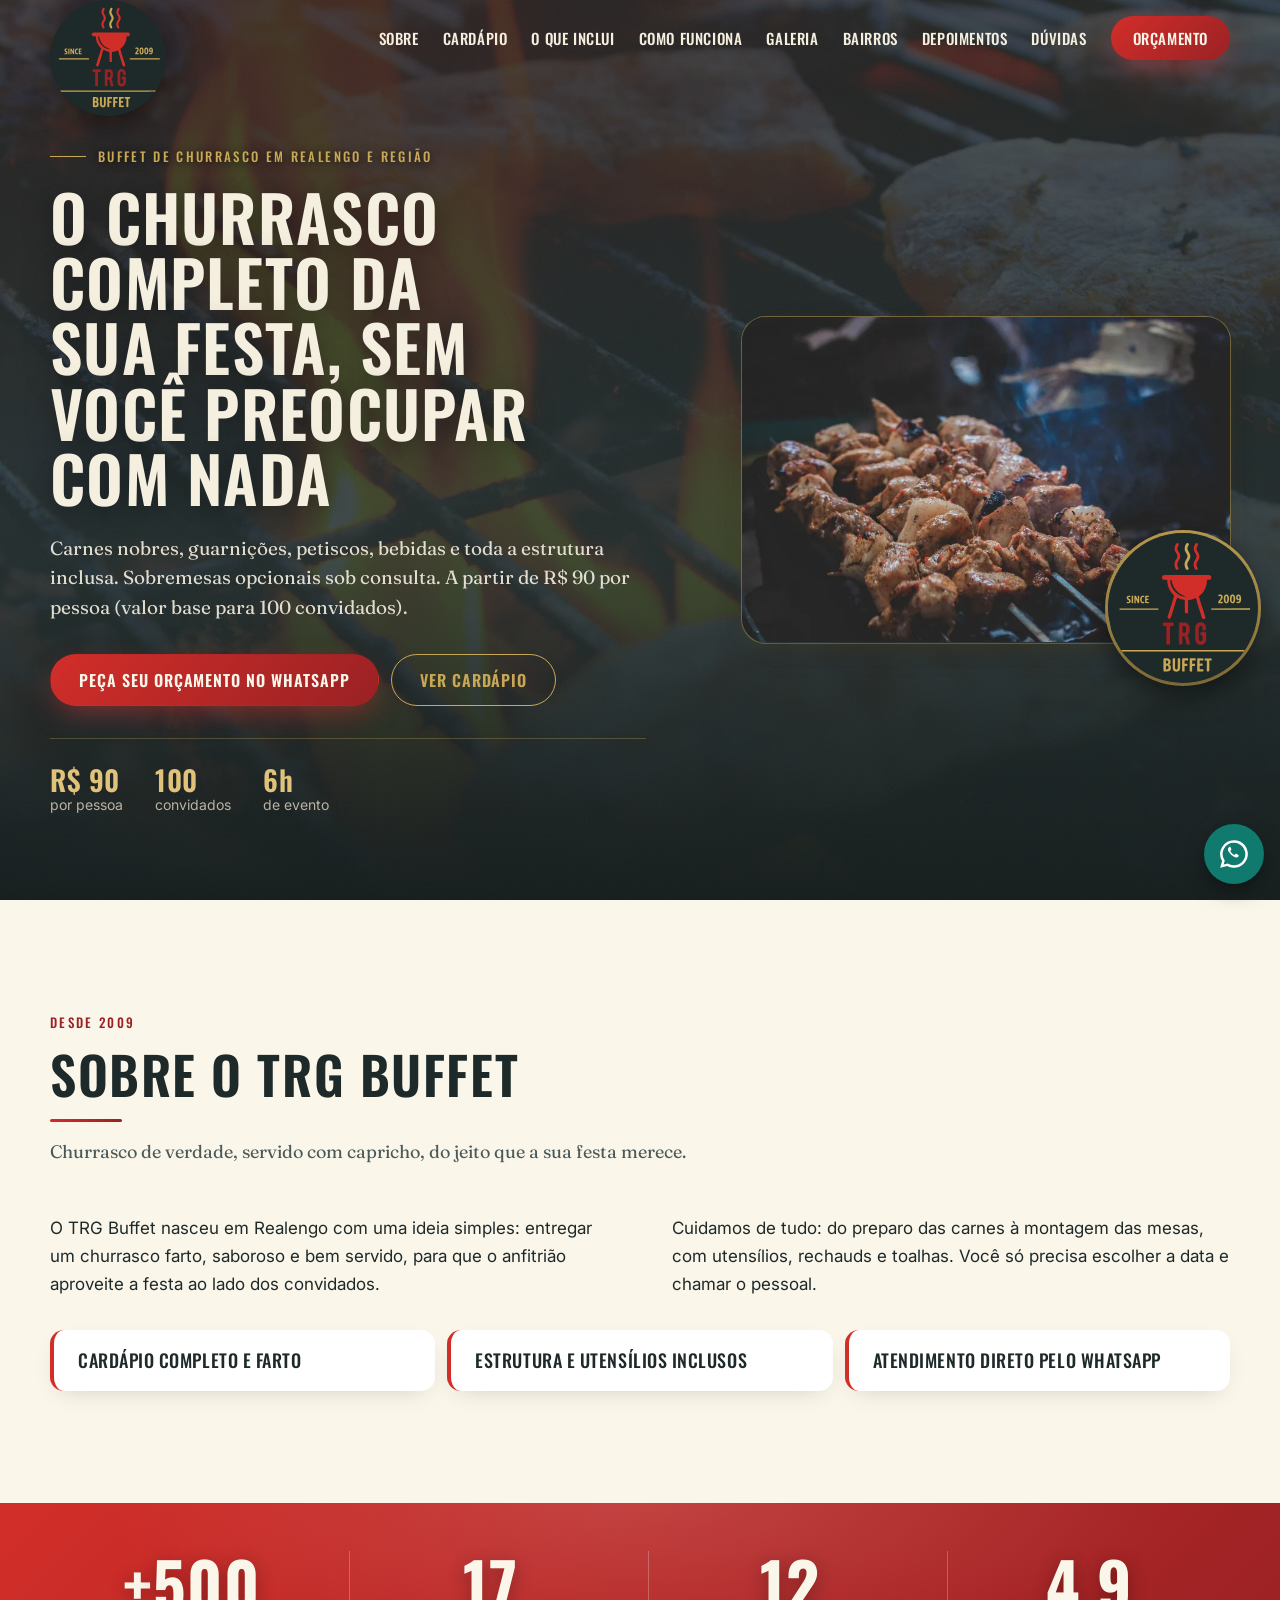
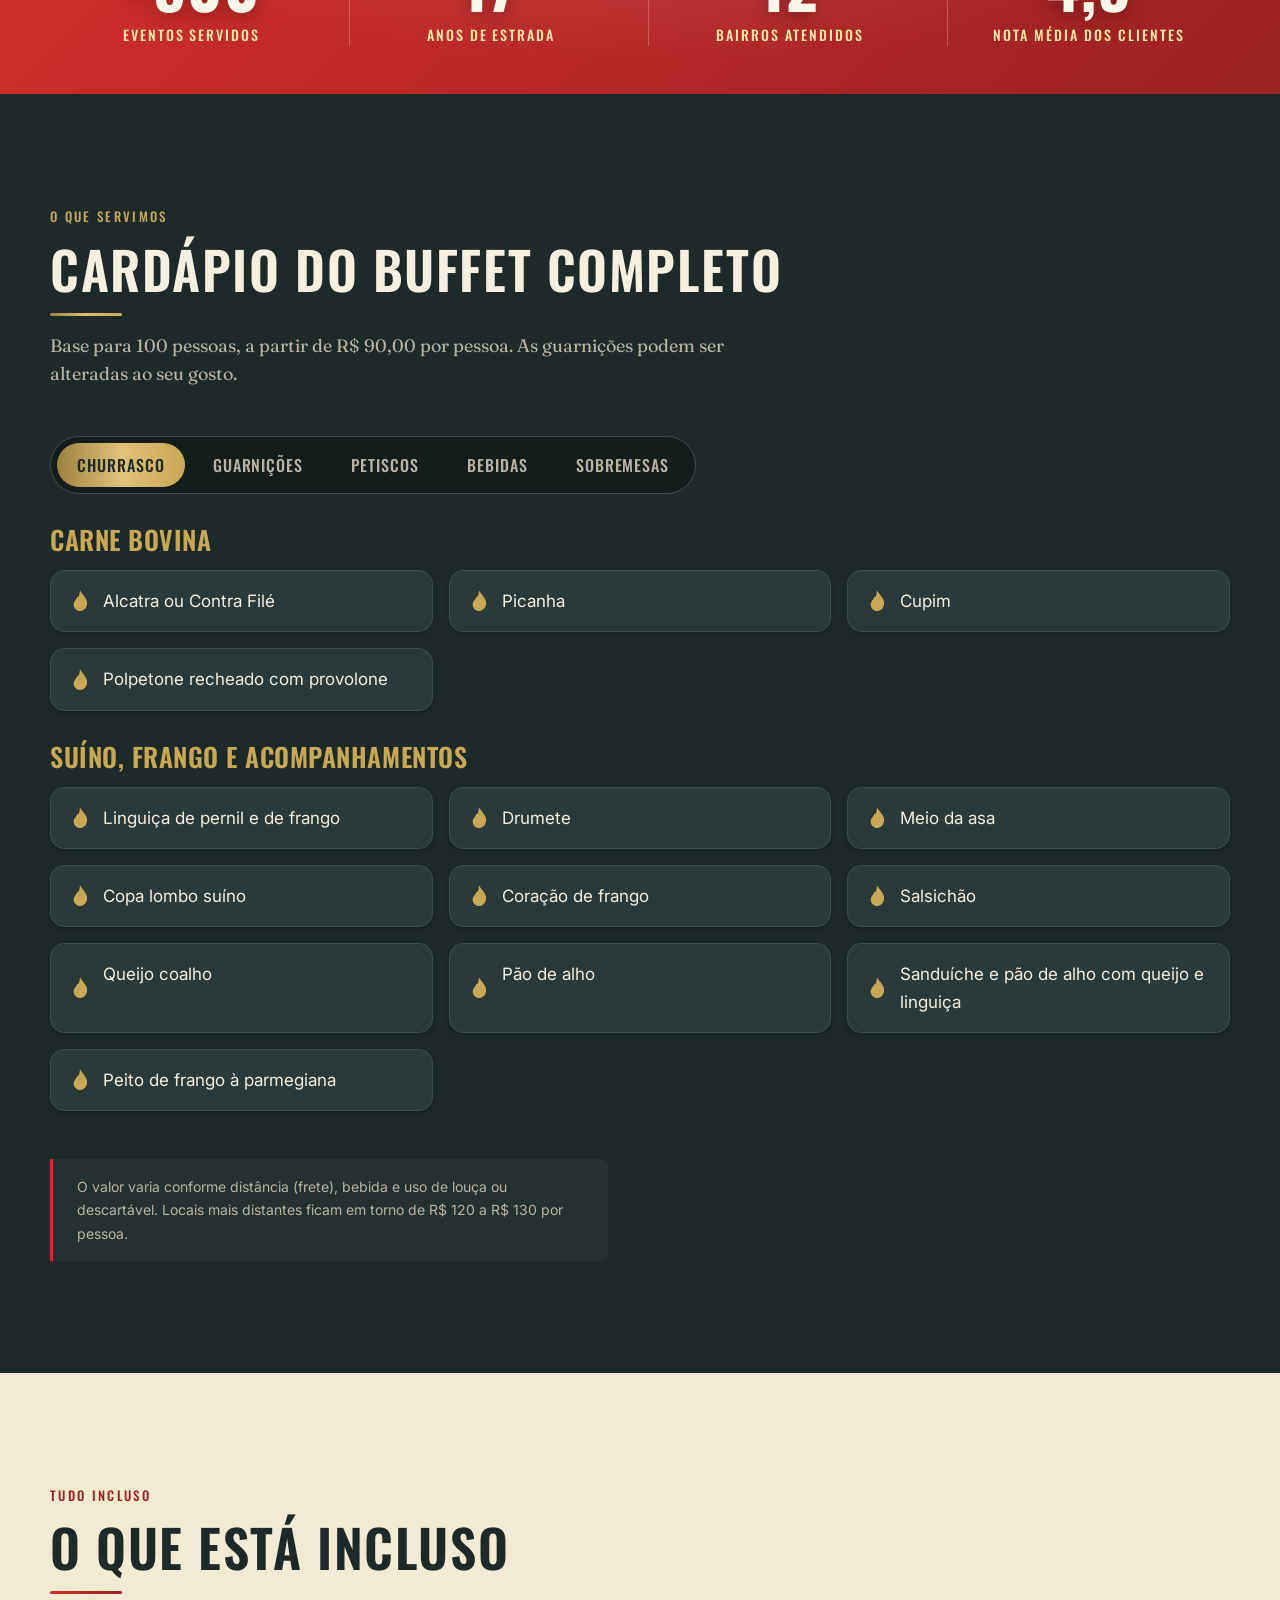
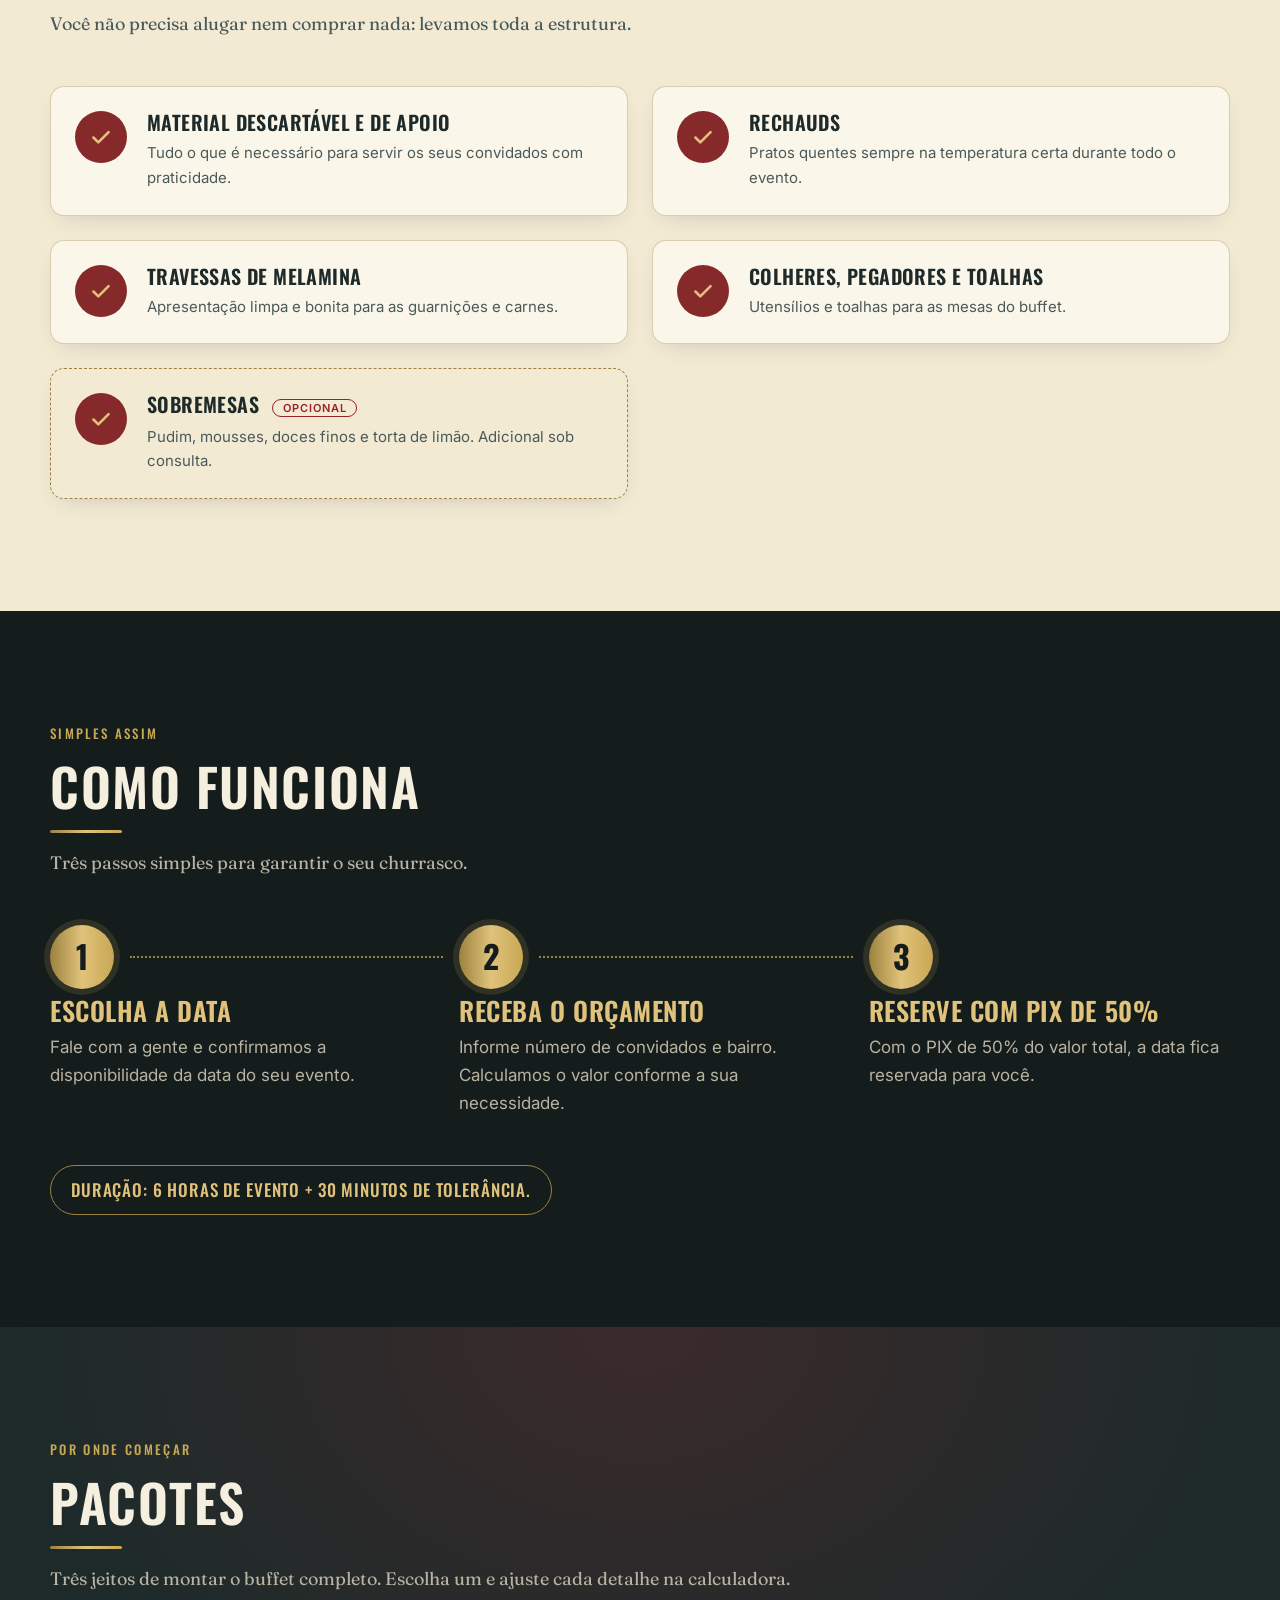
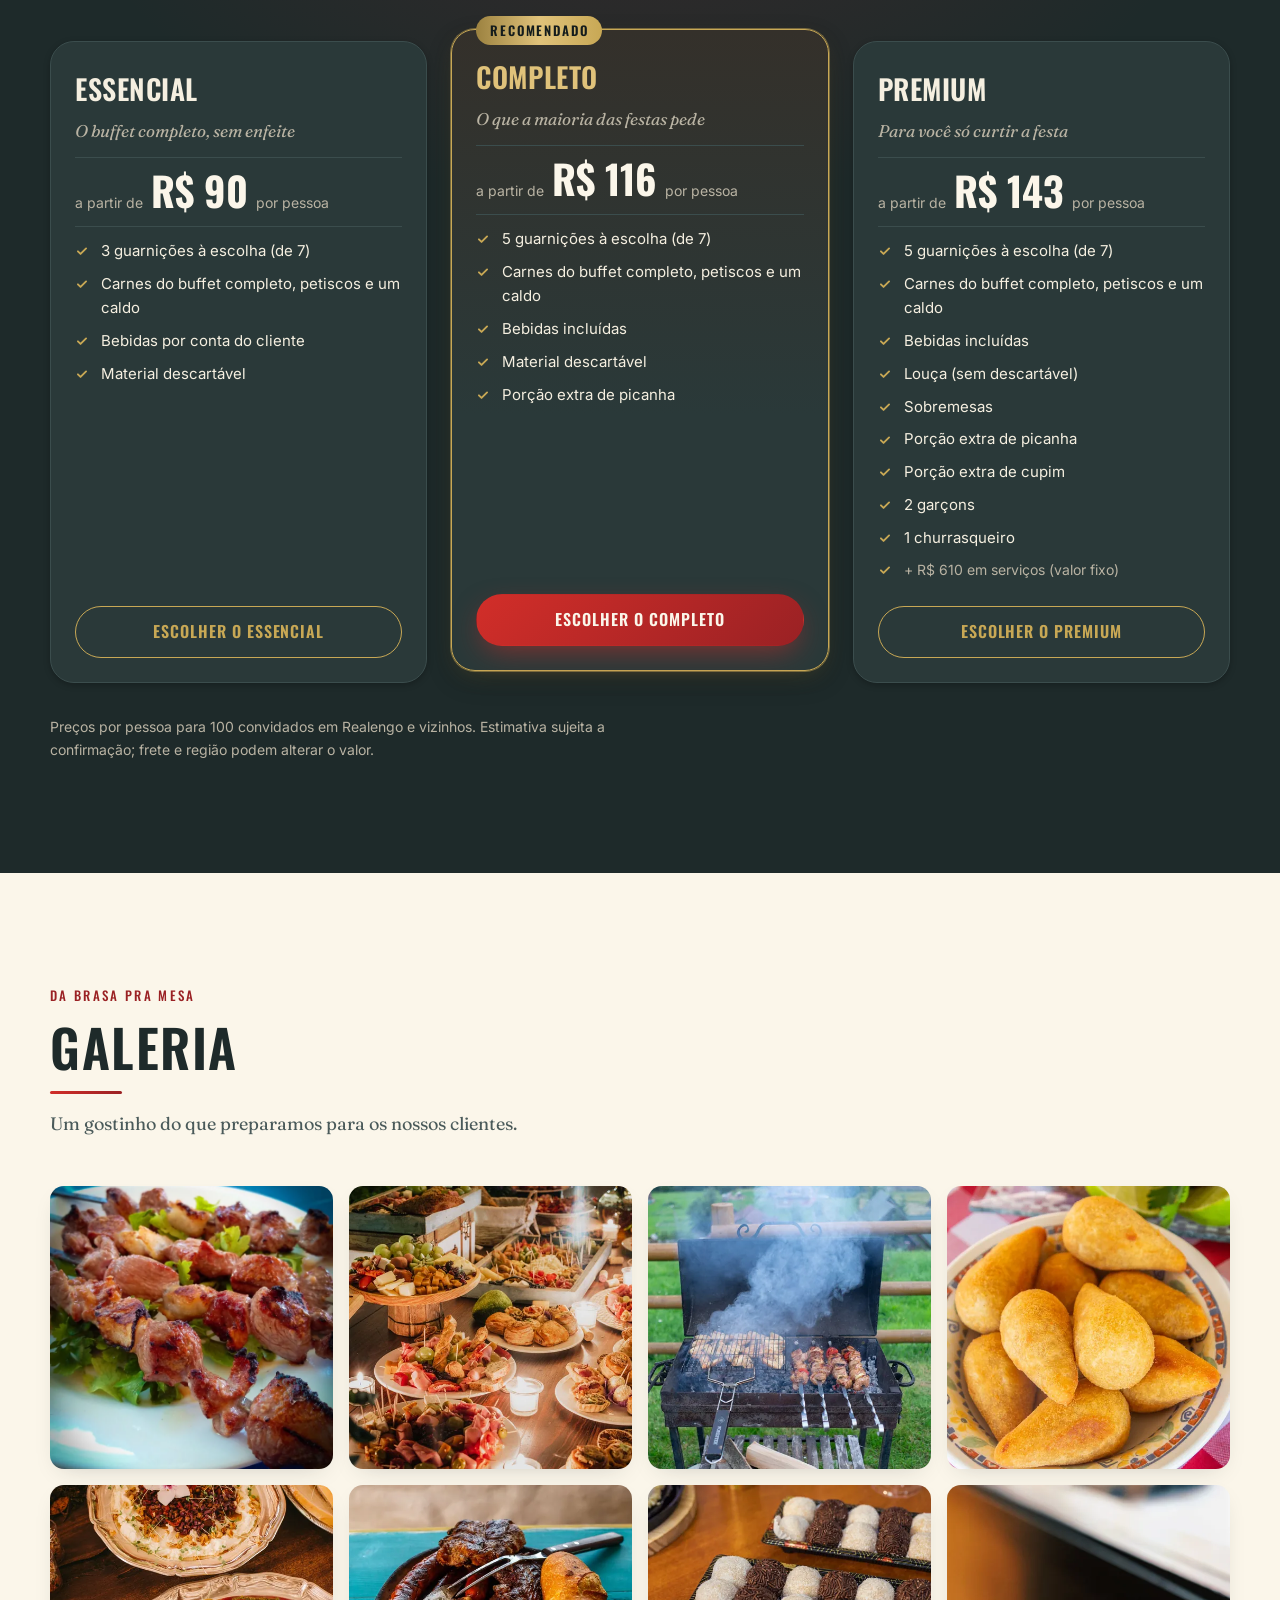
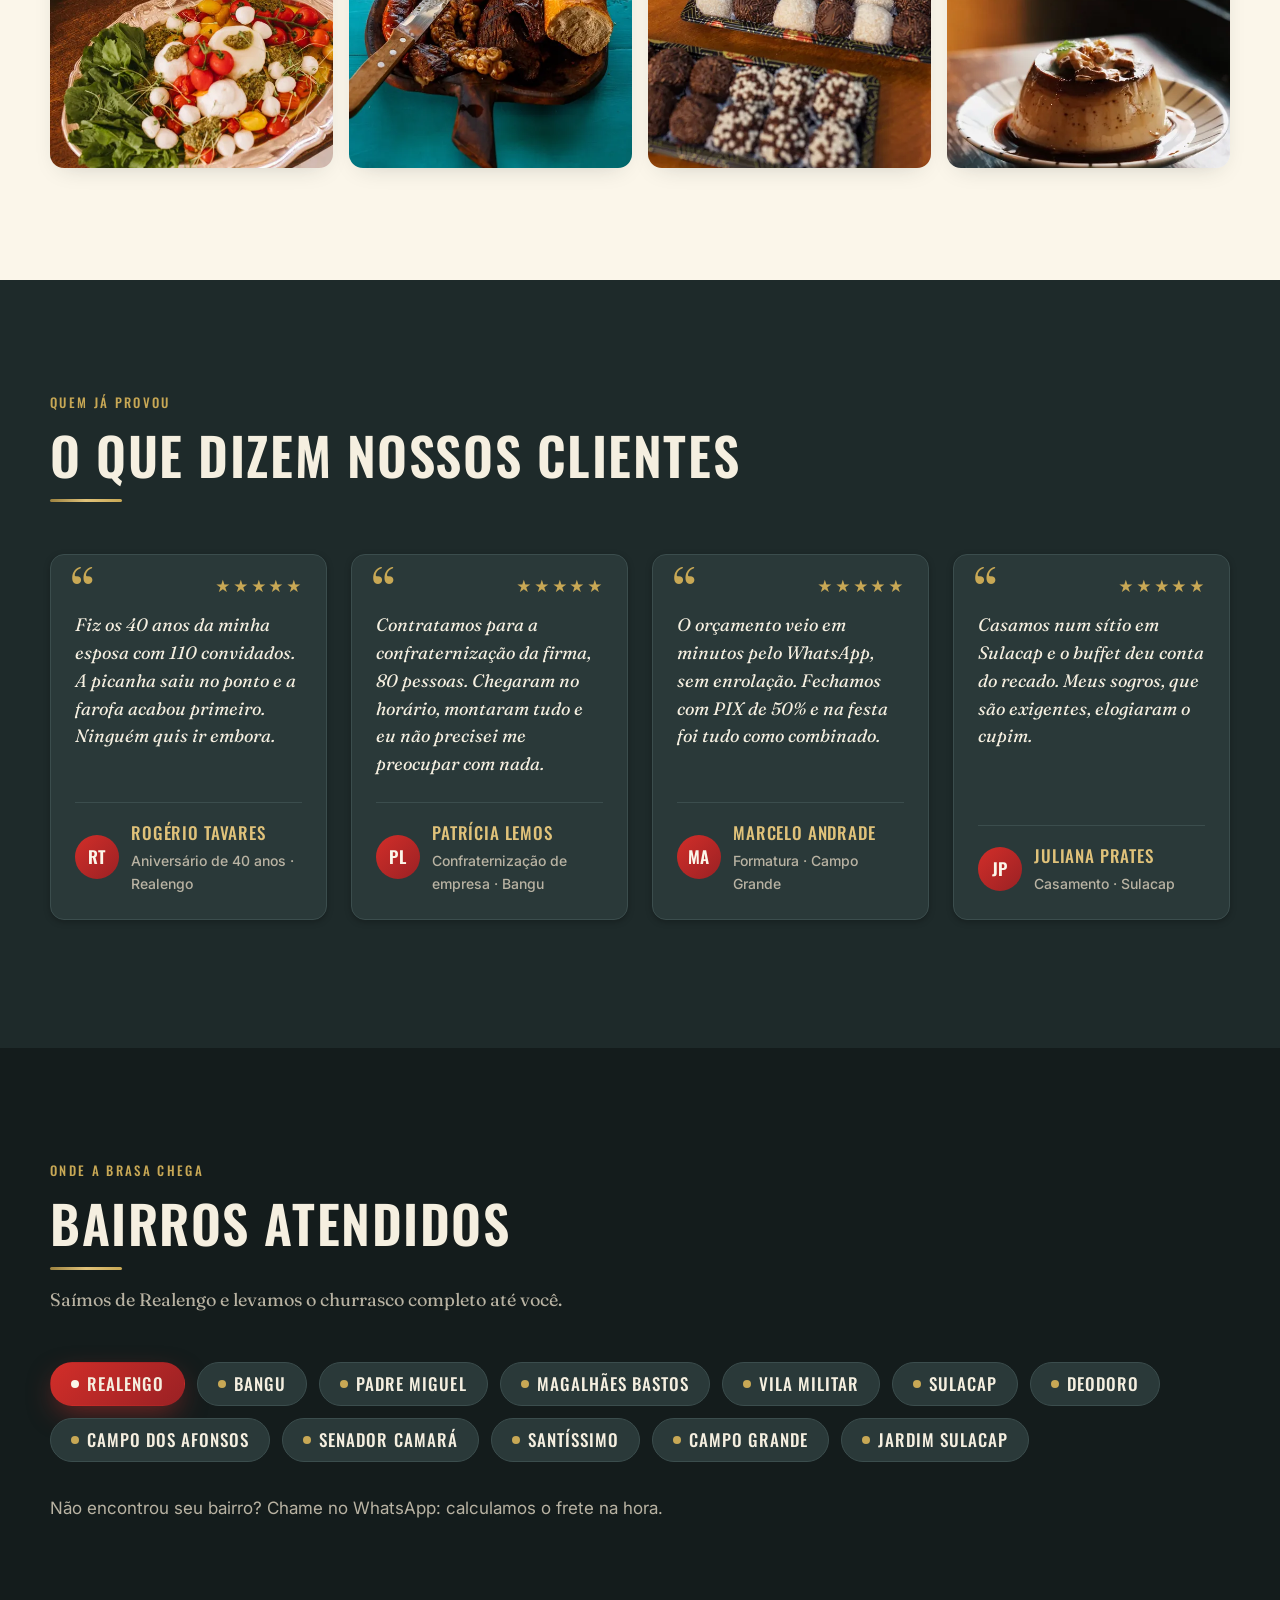
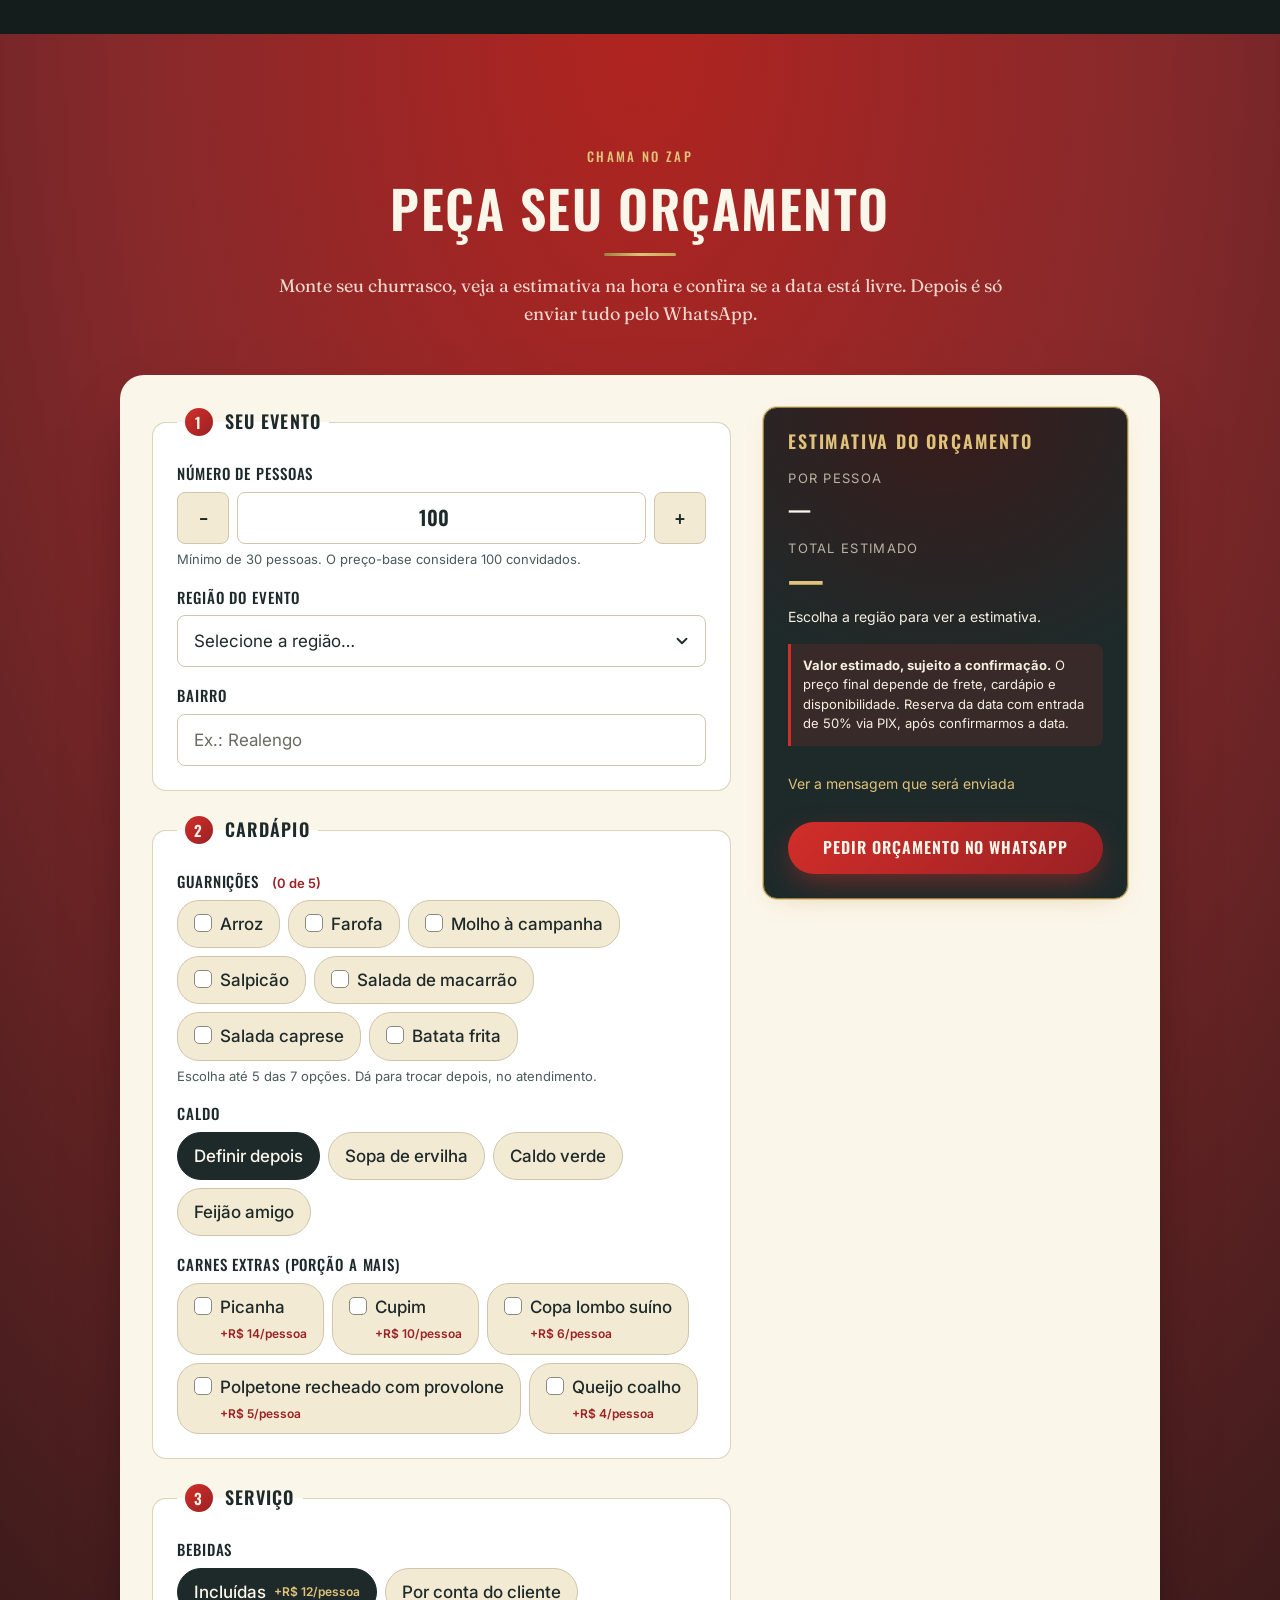
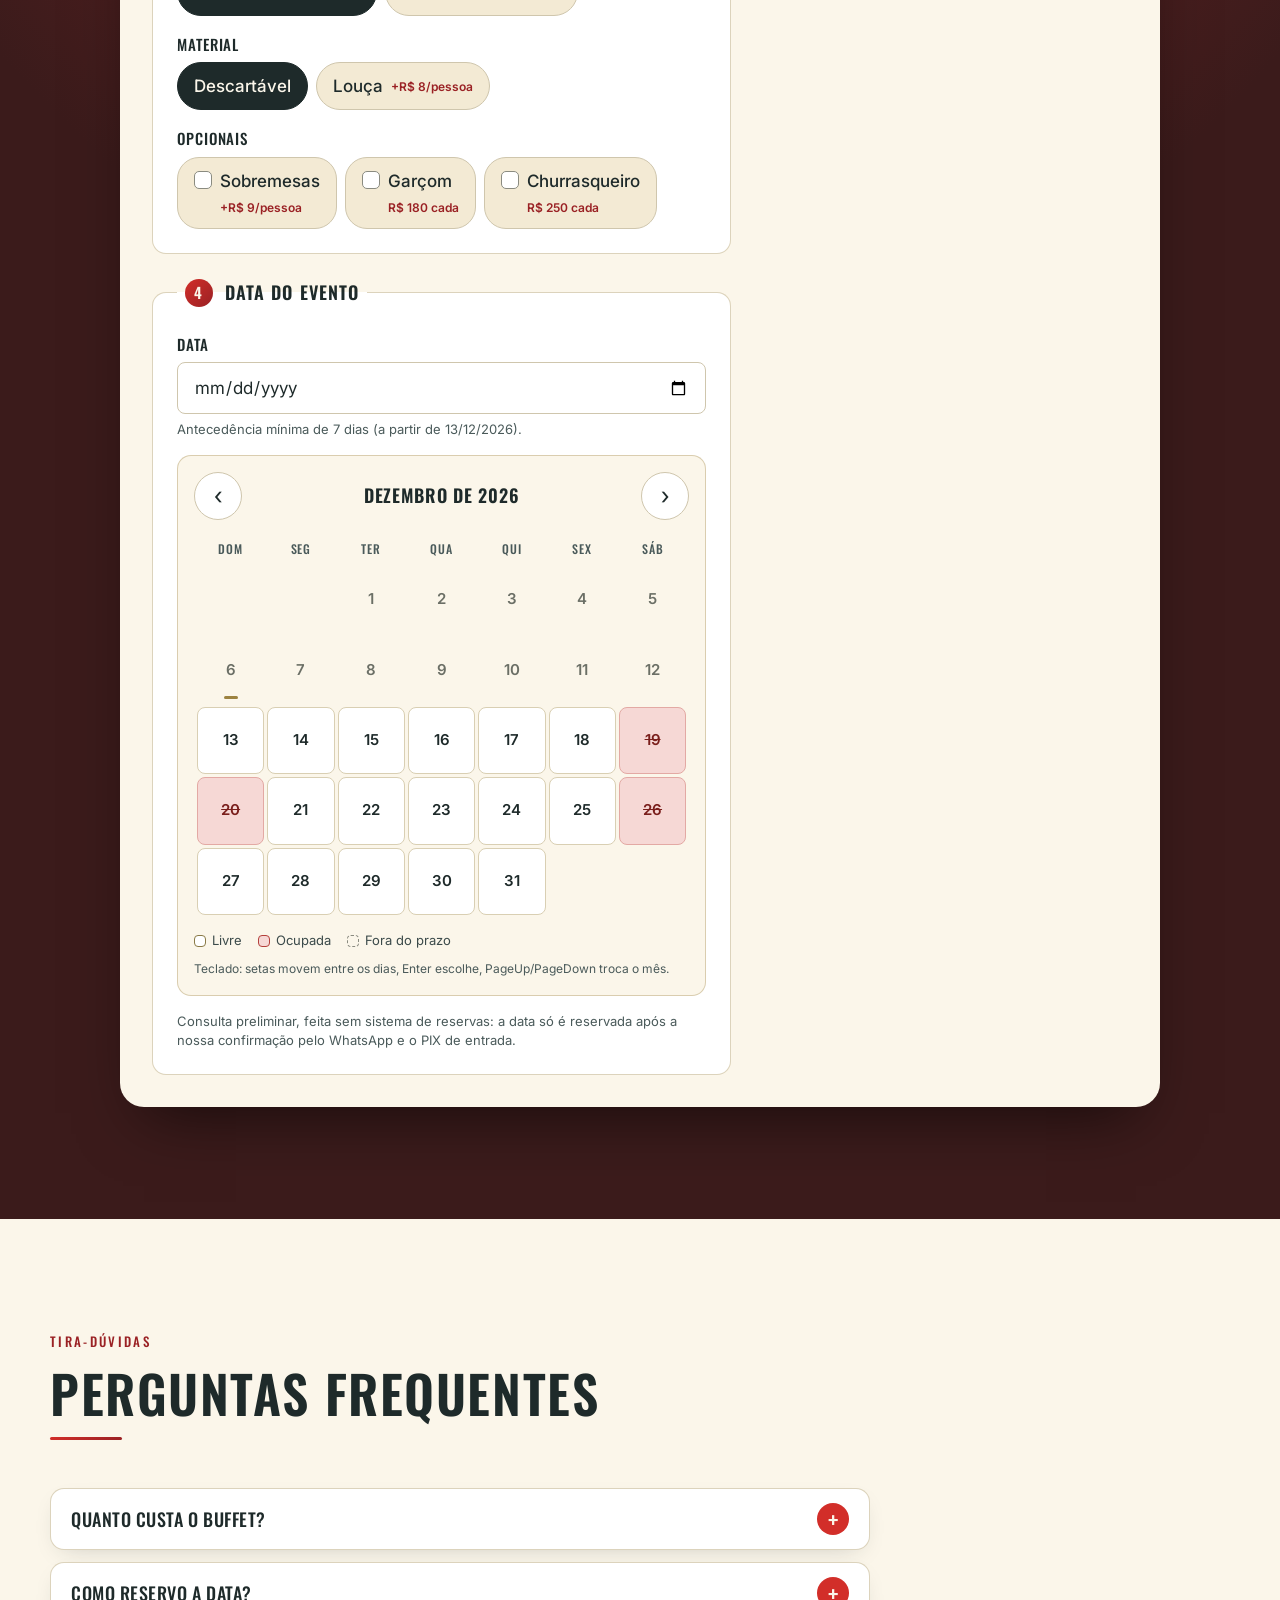
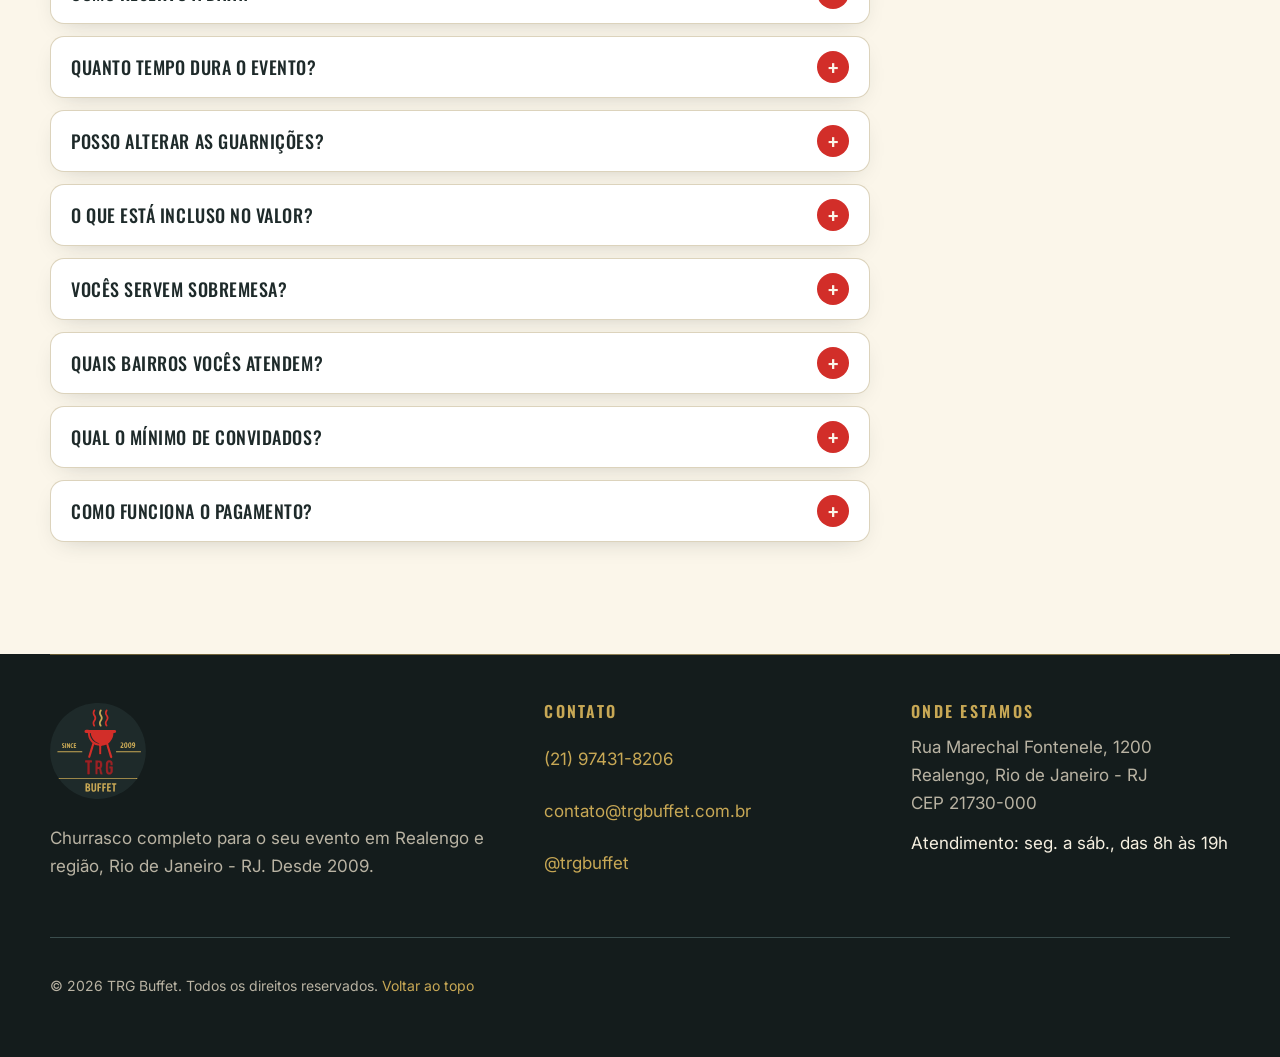
==== index.html @ 89014176 "Adiciona barra fixa inferior no mobile (Orçamento, WhatsApp, Cardápio) Escondida no desktop; o botão" ====
<!DOCTYPE html>
<html lang="pt-BR">
<head>
  <meta charset="utf-8">
  <meta name="viewport" content="width=device-width, initial-scale=1">
  <meta name="robots" content="noindex, nofollow">
  <title>TRG Buffet | Churrasco completo em Realengo e região</title>
  <meta name="description" content="TRG Buffet: churrasco completo para festas e eventos em Realengo e região. Carnes, guarnições, petiscos, bebidas, sobremesas opcionais e utensílios inclusos. Peça seu orçamento pelo WhatsApp.">
  <meta name="theme-color" content="#1E2A2A">
  <link rel="canonical" href="https://www.trgbuffet.com.br/">

  <!-- Open Graph / Twitter -->
  <meta property="og:type" content="website">
  <meta property="og:locale" content="pt_BR">
  <meta property="og:site_name" content="TRG Buffet">
  <meta property="og:title" content="TRG Buffet | Churrasco completo em Realengo e região">
  <meta property="og:description" content="Churrasco completo, com tudo incluso, para o seu evento. Peça seu orçamento pelo WhatsApp.">
  <meta property="og:url" content="https://www.trgbuffet.com.br/">
  <meta property="og:image" content="https://www.trgbuffet.com.br/assets/img/og-image.png">
  <meta property="og:image:width" content="1200">
  <meta property="og:image:height" content="630">
  <meta property="og:image:alt" content="TRG Buffet: churrasco completo para festas e eventos">
  <meta name="twitter:card" content="summary_large_image">

  <link rel="icon" href="assets/img/favicon.svg" type="image/svg+xml">
  <link rel="apple-touch-icon" href="assets/img/apple-touch-icon.png">
  <script>document.documentElement.classList.add("js")</script>
  <link rel="preconnect" href="https://fonts.googleapis.com">
  <link rel="preconnect" href="https://fonts.gstatic.com" crossorigin>
  <link rel="stylesheet" href="https://fonts.googleapis.com/css2?family=Fraunces:ital,opsz,wght@0,9..144,400;0,9..144,600;1,9..144,400&family=Inter:wght@400;500;600&family=Oswald:wght@500;600;700&display=swap">
  <link rel="stylesheet" href="css/style.css">
  <script src="js/main.js" defer></script>

  <script type="application/ld+json">
  {
    "@context": "https://schema.org",
    "@type": "FoodEstablishment",
    "additionalType": "https://schema.org/CateringService",
    "name": "TRG Buffet",
    "description": "Buffet de churrasco completo para festas e eventos em Realengo e região, Rio de Janeiro.",
    "url": "https://www.trgbuffet.com.br/",
    "image": "https://www.trgbuffet.com.br/assets/img/og-image.png",
    "telephone": "+55-21-97431-8206",
    "priceRange": "R$ 90 a R$ 130 por pessoa",
    "servesCuisine": ["Churrasco", "Sobremesas"],
    "keywords": "buffet de churrasco, churrasco para festas, sobremesas para eventos, buffet em Realengo, churrasco a domicílio",
    "hasMenu": {
      "@type": "Menu",
      "name": "Buffet Completo",
      "url": "https://www.trgbuffet.com.br/#cardapio",
      "hasMenuSection": [
        {"@type": "MenuSection", "name": "Churrasco"},
        {"@type": "MenuSection", "name": "Guarnições"},
        {"@type": "MenuSection", "name": "Petiscos"},
        {"@type": "MenuSection", "name": "Bebidas"},
        {"@type": "MenuSection", "name": "Sobremesas (opcional, sob consulta)"}
      ]
    },
    "email": "contato@trgbuffet.com.br",
    "openingHours": "Mo-Sa 08:00-19:00",
    "address": {
      "@type": "PostalAddress",
      "streetAddress": "Rua Marechal Fontenele, 1200",
      "postalCode": "21730-000",
      "addressLocality": "Realengo",
      "addressRegion": "RJ",
      "addressCountry": "BR"
    },
    "areaServed": "Realengo e região, Rio de Janeiro - RJ",
    "sameAs": ["https://www.instagram.com/trgbuffet"]
  }
  </script>
</head>
<body>
  <a class="skip-link" href="#conteudo">Pular para o conteúdo</a>

  <header class="header" id="topo">
    <div class="header__inner container">
      <a class="header__brand" href="#topo" aria-label="TRG Buffet - início">
        <img class="header__logo" src="assets/img/logo-trg-buffet.svg" alt="TRG Buffet" width="116" height="116">
      </a>
      <button class="header__toggle" type="button" aria-expanded="false" aria-controls="menu-principal">
        <span class="visually-hidden">Abrir menu</span>
      </button>
      <nav class="nav" id="menu-principal" aria-label="Principal">
        <ul class="nav__list">
          <li><a class="nav__link" href="#sobre">Sobre</a></li>
          <li><a class="nav__link" href="#cardapio">Cardápio</a></li>
          <li><a class="nav__link" href="#inclui">O que inclui</a></li>
          <li><a class="nav__link" href="#como-funciona">Como funciona</a></li>
          <li><a class="nav__link" href="#galeria">Galeria</a></li>
          <li><a class="nav__link" href="#bairros">Bairros</a></li>
          <li><a class="nav__link" href="#depoimentos">Depoimentos</a></li>
          <li><a class="nav__link" href="#faq">Dúvidas</a></li>
          <li><a class="nav__link nav__link--cta btn btn--primary" href="#orcamento">Orçamento</a></li>
        </ul>
      </nav>
    </div>
  </header>

  <main id="conteudo">

    <!-- HERO -->
    <section class="hero" id="inicio" aria-labelledby="hero-titulo">
      <div class="hero__inner container">
        <p class="hero__eyebrow">Buffet de churrasco em Realengo e região</p>
        <h1 class="hero__title" id="hero-titulo">O churrasco completo da sua festa, sem você preocupar com nada</h1>
        <p class="hero__lead">Carnes nobres, guarnições, petiscos, bebidas e toda a estrutura inclusa. Sobremesas opcionais sob consulta. A partir de R$&nbsp;90 por pessoa (valor base para 100 convidados).</p>
        <div class="hero__actions">
          <a class="btn btn--primary" href="https://wa.me/5521974318206?text=Ol%C3%A1!%20Gostaria%20de%20um%20or%C3%A7amento%20de%20buffet." data-whatsapp>Peça seu orçamento no WhatsApp</a>
          <a class="btn btn--ghost" href="#cardapio">Ver cardápio</a>
        </div>
        <ul class="hero__trust" aria-label="Resumo do serviço">
          <li><strong>R$&nbsp;90</strong><span>por pessoa</span></li>
          <li><strong>100</strong><span>convidados</span></li>
          <li><strong>6h</strong><span>de evento</span></li>
        </ul>
        <picture class="hero__media">
          <!-- placeholder ilustrado: trocar por foto real -->
          <source type="image/webp" srcset="assets/fotos/hero-card-800.webp 800w, assets/fotos/hero-card-1600.webp 1600w" sizes="(min-width: 1024px) 560px, 100vw">
          <img class="hero__img" src="assets/img/hero.svg" alt="Espetos de carne assando na brasa, com fumaça e chamas ao fundo" width="1600" height="1067" fetchpriority="high">
        </picture>
      </div>
    </section>

    <!-- SOBRE -->
    <section class="section about" id="sobre" aria-labelledby="sobre-titulo">
      <div class="container">
        <p class="eyebrow">Desde 2009</p>
        <h2 class="section__title" id="sobre-titulo">Sobre o TRG Buffet</h2>
        <p class="section__lead">Churrasco de verdade, servido com capricho, do jeito que a sua festa merece.</p>
        <div class="about__grid">
          <p>O TRG Buffet nasceu em Realengo com uma ideia simples: entregar um churrasco farto, saboroso e bem servido, para que o anfitrião aproveite a festa ao lado dos convidados.</p>
          <p>Cuidamos de tudo: do preparo das carnes à montagem das mesas, com utensílios, rechauds e toalhas. Você só precisa escolher a data e chamar o pessoal.</p>
          <ul class="about__highlights">
            <li class="about__highlight">Cardápio completo e farto</li>
            <li class="about__highlight">Estrutura e utensílios inclusos</li>
            <li class="about__highlight">Atendimento direto pelo WhatsApp</li>
          </ul>
        </div>
      </div>
    </section>

    <!-- NÚMEROS -->
    <section class="numbers" aria-label="TRG Buffet em números">
      <ul class="numbers__list container">
        <li class="numbers__item"><span class="numbers__value">+<span data-count="500">500</span></span><span class="numbers__label">eventos servidos</span></li>
        <li class="numbers__item"><span class="numbers__value"><span data-count="17">17</span></span><span class="numbers__label">anos de estrada</span></li>
        <li class="numbers__item"><span class="numbers__value"><span data-count="12">12</span></span><span class="numbers__label">bairros atendidos</span></li>
        <li class="numbers__item"><span class="numbers__value"><span data-count="4.9" data-decimals="1">4,9</span></span><span class="numbers__label">nota média dos clientes</span></li>
      </ul>
    </section>

    <!-- CARDÁPIO -->
    <section class="section menu" id="cardapio" aria-labelledby="cardapio-titulo">
      <div class="container">
        <p class="eyebrow">O que servimos</p>
        <h2 class="section__title" id="cardapio-titulo">Cardápio do Buffet Completo</h2>
        <p class="section__lead">Base para 100 pessoas, a partir de R$&nbsp;90,00 por pessoa. As guarnições podem ser alteradas ao seu gosto.</p>

        <div class="tabs" data-tabs>
          <div class="tabs__list" role="tablist" aria-label="Categorias do cardápio">
            <button class="tabs__tab" role="tab" id="tab-churrasco" aria-controls="painel-churrasco" aria-selected="true" type="button">Churrasco</button>
            <button class="tabs__tab" role="tab" id="tab-guarnicoes" aria-controls="painel-guarnicoes" aria-selected="false" tabindex="-1" type="button">Guarnições</button>
            <button class="tabs__tab" role="tab" id="tab-petiscos" aria-controls="painel-petiscos" aria-selected="false" tabindex="-1" type="button">Petiscos</button>
            <button class="tabs__tab" role="tab" id="tab-bebidas" aria-controls="painel-bebidas" aria-selected="false" tabindex="-1" type="button">Bebidas</button>
            <button class="tabs__tab" role="tab" id="tab-sobremesas" aria-controls="painel-sobremesas" aria-selected="false" tabindex="-1" type="button">Sobremesas</button>
          </div>

          <div class="tabs__panel" role="tabpanel" id="painel-churrasco" aria-labelledby="tab-churrasco" tabindex="0">
            <h3 class="menu__group-title">Carne bovina</h3>
            <ul class="menu__list">
              <li class="menu__item">Alcatra ou Contra Filé</li>
              <li class="menu__item">Picanha</li>
              <li class="menu__item">Cupim</li>
              <li class="menu__item">Polpetone recheado com provolone</li>
            </ul>
            <h3 class="menu__group-title">Suíno, frango e acompanhamentos</h3>
            <ul class="menu__list">
              <li class="menu__item">Linguiça de pernil e de frango</li>
              <li class="menu__item">Drumete</li>
              <li class="menu__item">Meio da asa</li>
              <li class="menu__item">Copa lombo suíno</li>
              <li class="menu__item">Coração de frango</li>
              <li class="menu__item">Salsichão</li>
              <li class="menu__item">Queijo coalho</li>
              <li class="menu__item">Pão de alho</li>
              <li class="menu__item">Sanduíche e pão de alho com queijo e linguiça</li>
              <li class="menu__item">Peito de frango à parmegiana</li>
            </ul>
          </div>

          <div class="tabs__panel" role="tabpanel" id="painel-guarnicoes" aria-labelledby="tab-guarnicoes" tabindex="0" hidden>
            <p class="menu__note">Alteráveis ao gosto do cliente.</p>
            <ul class="menu__list">
              <li class="menu__item">Arroz</li>
              <li class="menu__item">Farofa</li>
              <li class="menu__item">Molho à campanha</li>
              <li class="menu__item">Salpicão</li>
              <li class="menu__item">Salada de macarrão</li>
              <li class="menu__item">Salada caprese</li>
              <li class="menu__item">Batata frita</li>
            </ul>
          </div>

          <div class="tabs__panel" role="tabpanel" id="painel-petiscos" aria-labelledby="tab-petiscos" tabindex="0" hidden>
            <ul class="menu__list">
              <li class="menu__item">Nuggets</li>
              <li class="menu__item">Salgadinhos diversos</li>
              <li class="menu__item">Um caldo à escolha: sopa de ervilha, caldo verde ou feijão amigo</li>
            </ul>
          </div>

          <div class="tabs__panel" role="tabpanel" id="painel-bebidas" aria-labelledby="tab-bebidas" tabindex="0" hidden>
            <ul class="menu__list">
              <li class="menu__item">Água</li>
              <li class="menu__item">Suco</li>
              <li class="menu__item">Refrigerante (linha Coca-Cola)</li>
            </ul>
          </div>

          <div class="tabs__panel" role="tabpanel" id="painel-sobremesas" aria-labelledby="tab-sobremesas" tabindex="0" hidden>
            <p class="menu__note">Opcional · adicional sob consulta</p>
            <ul class="menu__list">
              <li class="menu__item">Pudim de leite</li>
              <li class="menu__item">Mousse de maracujá</li>
              <li class="menu__item">Mousse de chocolate</li>
              <li class="menu__item">Brigadeiro e beijinho</li>
              <li class="menu__item">Pavê</li>
              <li class="menu__item">Salada de frutas</li>
              <li class="menu__item">Torta de limão</li>
            </ul>
          </div>
        </div>

        <p class="menu__price-note">O valor varia conforme distância (frete), bebida e uso de louça ou descartável. Locais mais distantes ficam em torno de R$&nbsp;120 a R$&nbsp;130 por pessoa.</p>
      </div>
    </section>

    <!-- O QUE INCLUI -->
    <section class="section includes" id="inclui" aria-labelledby="inclui-titulo">
      <div class="container">
        <p class="eyebrow">Tudo incluso</p>
        <h2 class="section__title" id="inclui-titulo">O que está incluso</h2>
        <p class="section__lead">Você não precisa alugar nem comprar nada: levamos toda a estrutura.</p>
        <ul class="includes__list">
          <li class="includes__item">
            <h3 class="includes__title">Material descartável e de apoio</h3>
            <p class="includes__text">Tudo o que é necessário para servir os seus convidados com praticidade.</p>
          </li>
          <li class="includes__item">
            <h3 class="includes__title">Rechauds</h3>
            <p class="includes__text">Pratos quentes sempre na temperatura certa durante todo o evento.</p>
          </li>
          <li class="includes__item">
            <h3 class="includes__title">Travessas de melamina</h3>
            <p class="includes__text">Apresentação limpa e bonita para as guarnições e carnes.</p>
          </li>
          <li class="includes__item">
            <h3 class="includes__title">Colheres, pegadores e toalhas</h3>
            <p class="includes__text">Utensílios e toalhas para as mesas do buffet.</p>
          </li>
          <li class="includes__item includes__item--optional">
            <h3 class="includes__title">Sobremesas <span class="includes__tag">opcional</span></h3>
            <p class="includes__text">Pudim, mousses, doces finos e torta de limão. Adicional sob consulta.</p>
          </li>
        </ul>
      </div>
    </section>

    <!-- COMO FUNCIONA -->
    <section class="section steps" id="como-funciona" aria-labelledby="como-titulo">
      <div class="container">
        <p class="eyebrow">Simples assim</p>
        <h2 class="section__title" id="como-titulo">Como funciona</h2>
        <p class="section__lead">Três passos simples para garantir o seu churrasco.</p>
        <ol class="steps__list">
          <li class="steps__item">
            <h3 class="steps__title">Escolha a data</h3>
            <p class="steps__text">Fale com a gente e confirmamos a disponibilidade da data do seu evento.</p>
          </li>
          <li class="steps__item">
            <h3 class="steps__title">Receba o orçamento</h3>
            <p class="steps__text">Informe número de convidados e bairro. Calculamos o valor conforme a sua necessidade.</p>
          </li>
          <li class="steps__item">
            <h3 class="steps__title">Reserve com PIX de 50%</h3>
            <p class="steps__text">Com o PIX de 50% do valor total, a data fica reservada para você.</p>
          </li>
        </ol>
        <p class="steps__note">Duração: 6 horas de evento + 30 minutos de tolerância.</p>
      </div>
    </section>

    <!-- PACOTES -->
    <section class="section packs" id="pacotes" aria-labelledby="pacotes-titulo">
      <div class="container">
        <p class="eyebrow">Por onde começar</p>
        <h2 class="section__title" id="pacotes-titulo">Pacotes</h2>
        <p class="section__lead">Três jeitos de montar o buffet completo. Escolha um e ajuste cada detalhe na calculadora.</p>
        <ul class="packs__list" data-packs></ul>
        <p class="packs__note" data-packs-note></p>
      </div>
    </section>

    <!-- GALERIA -->
    <section class="section gallery" id="galeria" aria-labelledby="galeria-titulo">
      <div class="container">
        <p class="eyebrow">Da brasa pra mesa</p>
        <h2 class="section__title" id="galeria-titulo">Galeria</h2>
        <p class="section__lead">Um gostinho do que preparamos para os nossos clientes.</p>
        <ul class="gallery__grid">
          <!-- Fotos de banco (Pexels) como placeholder: ver docs/CREDITOS-FOTOS.md. SVGs em assets/img são o fallback. -->
          <li class="gallery__item"><picture><source type="image/webp" srcset="assets/fotos/galeria-1-800.webp 800w, assets/fotos/galeria-1-1600.webp 1600w" sizes="(min-width: 1024px) 285px, 50vw"><img class="gallery__img" src="assets/img/galeria-1.svg" alt="Espetinhos de carne grelhada servidos com salada em prato branco" width="600" height="600" loading="lazy" decoding="async"></picture></li>
          <li class="gallery__item"><picture><source type="image/webp" srcset="assets/fotos/galeria-2-800.webp 800w, assets/fotos/galeria-2-1600.webp 1600w" sizes="(min-width: 1024px) 285px, 50vw"><img class="gallery__img" src="assets/img/galeria-2.svg" alt="Mesa farta de festa com petiscos, frios, tortinhas e velas" width="600" height="600" loading="lazy" decoding="async"></picture></li>
          <li class="gallery__item"><picture><source type="image/webp" srcset="assets/fotos/galeria-3-800.webp 800w, assets/fotos/galeria-3-1600.webp 1600w" sizes="(min-width: 1024px) 285px, 50vw"><img class="gallery__img" src="assets/img/galeria-3.svg" alt="Churrasqueira ao ar livre com espetos e carnes assando na brasa" width="600" height="600" loading="lazy" decoding="async"></picture></li>
          <li class="gallery__item"><picture><source type="image/webp" srcset="assets/fotos/galeria-4-800.webp 800w, assets/fotos/galeria-4-1600.webp 1600w" sizes="(min-width: 1024px) 285px, 50vw"><img class="gallery__img" src="assets/img/galeria-4.svg" alt="Prato de coxinhas douradas sobre toalha xadrez vermelha" width="600" height="600" loading="lazy" decoding="async"></picture></li>
          <li class="gallery__item"><picture><source type="image/webp" srcset="assets/fotos/galeria-5-800.webp 800w, assets/fotos/galeria-5-1600.webp 1600w" sizes="(min-width: 1024px) 285px, 50vw"><img class="gallery__img" src="assets/img/galeria-5.svg" alt="Pratos de salada caprese e guarnições sobre mesa de madeira" width="600" height="600" loading="lazy" decoding="async"></picture></li>
          <li class="gallery__item"><picture><source type="image/webp" srcset="assets/fotos/galeria-6-800.webp 800w, assets/fotos/galeria-6-1600.webp 1600w" sizes="(min-width: 1024px) 285px, 50vw"><img class="gallery__img" src="assets/img/galeria-6.svg" alt="Tábua rústica com linguiça, carnes grelhadas e pão" width="600" height="600" loading="lazy" decoding="async"></picture></li>
          <li class="gallery__item"><picture><source type="image/webp" srcset="assets/fotos/galeria-7-800.webp 800w, assets/fotos/galeria-7-1600.webp 1600w" sizes="(min-width: 1024px) 285px, 50vw"><img class="gallery__img" src="assets/img/galeria-7.svg" alt="Bandejas de brigadeiros e beijinhos de coco" width="600" height="600" loading="lazy" decoding="async"></picture></li>
          <li class="gallery__item"><picture><source type="image/webp" srcset="assets/fotos/galeria-8-800.webp 800w, assets/fotos/galeria-8-1600.webp 1600w" sizes="(min-width: 1024px) 285px, 50vw"><img class="gallery__img" src="assets/img/galeria-8.svg" alt="Pudim com calda de caramelo servido em prato" width="600" height="600" loading="lazy" decoding="async"></picture></li>
        </ul>
      </div>
    </section>

    <!-- DEPOIMENTOS -->
    <section class="section testimonials" id="depoimentos" aria-labelledby="depoimentos-titulo">
      <div class="container">
        <p class="eyebrow">Quem já provou</p>
        <h2 class="section__title" id="depoimentos-titulo">O que dizem nossos clientes</h2>
        <!-- Depoimentos fictícios (placeholder) -->
        <ul class="testimonials__list" tabindex="0" aria-label="Depoimentos de clientes">
          <li class="testimonials__item">
            <figure class="testimonial">
              <span class="testimonial__stars" role="img" aria-label="5 de 5 estrelas">★★★★★</span>
              <blockquote class="testimonial__quote"><p>Fiz os 40 anos da minha esposa com 110 convidados. A picanha saiu no ponto e a farofa acabou primeiro. Ninguém quis ir embora.</p></blockquote>
              <figcaption class="testimonial__author"><span class="testimonial__avatar" aria-hidden="true">RT</span><span>Rogério Tavares<span class="testimonial__meta">Aniversário de 40 anos · Realengo</span></span></figcaption>
            </figure>
          </li>
          <li class="testimonials__item">
            <figure class="testimonial">
              <span class="testimonial__stars" role="img" aria-label="5 de 5 estrelas">★★★★★</span>
              <blockquote class="testimonial__quote"><p>Contratamos para a confraternização da firma, 80 pessoas. Chegaram no horário, montaram tudo e eu não precisei me preocupar com nada.</p></blockquote>
              <figcaption class="testimonial__author"><span class="testimonial__avatar" aria-hidden="true">PL</span><span>Patrícia Lemos<span class="testimonial__meta">Confraternização de empresa · Bangu</span></span></figcaption>
            </figure>
          </li>
          <li class="testimonials__item">
            <figure class="testimonial">
              <span class="testimonial__stars" role="img" aria-label="5 de 5 estrelas">★★★★★</span>
              <blockquote class="testimonial__quote"><p>O orçamento veio em minutos pelo WhatsApp, sem enrolação. Fechamos com PIX de 50% e na festa foi tudo como combinado.</p></blockquote>
              <figcaption class="testimonial__author"><span class="testimonial__avatar" aria-hidden="true">MA</span><span>Marcelo Andrade<span class="testimonial__meta">Formatura · Campo Grande</span></span></figcaption>
            </figure>
          </li>
          <li class="testimonials__item">
            <figure class="testimonial">
              <span class="testimonial__stars" role="img" aria-label="5 de 5 estrelas">★★★★★</span>
              <blockquote class="testimonial__quote"><p>Casamos num sítio em Sulacap e o buffet deu conta do recado. Meus sogros, que são exigentes, elogiaram o cupim.</p></blockquote>
              <figcaption class="testimonial__author"><span class="testimonial__avatar" aria-hidden="true">JP</span><span>Juliana Prates<span class="testimonial__meta">Casamento · Sulacap</span></span></figcaption>
            </figure>
          </li>
        </ul>
      </div>
    </section>

    <!-- BAIRROS -->
    <section class="section areas" id="bairros" aria-labelledby="bairros-titulo">
      <div class="container">
        <p class="eyebrow">Onde a brasa chega</p>
        <h2 class="section__title" id="bairros-titulo">Bairros atendidos</h2>
        <p class="section__lead">Saímos de Realengo e levamos o churrasco completo até você.</p>
        <ul class="areas__list">
          <li class="areas__chip areas__chip--home">Realengo</li>
          <li class="areas__chip">Bangu</li>
          <li class="areas__chip">Padre Miguel</li>
          <li class="areas__chip">Magalhães Bastos</li>
          <li class="areas__chip">Vila Militar</li>
          <li class="areas__chip">Sulacap</li>
          <li class="areas__chip">Deodoro</li>
          <li class="areas__chip">Campo dos Afonsos</li>
          <li class="areas__chip">Senador Camará</li>
          <li class="areas__chip">Santíssimo</li>
          <li class="areas__chip">Campo Grande</li>
          <li class="areas__chip">Jardim Sulacap</li>
        </ul>
        <p class="areas__note">Não encontrou seu bairro? Chame no WhatsApp: calculamos o frete na hora.</p>
      </div>
    </section>

    <!-- ORÇAMENTO -->
    <section class="section quote" id="orcamento" aria-labelledby="orcamento-titulo">
      <div class="container">
        <p class="eyebrow">Chama no zap</p>
        <h2 class="section__title" id="orcamento-titulo">Peça seu orçamento</h2>
        <p class="section__lead">Monte seu churrasco, veja a estimativa na hora e confira se a data está livre. Depois é só enviar tudo pelo WhatsApp.</p>
        <form class="form form--calc" id="form-orcamento" action="https://wa.me/5521974318206" method="get" novalidate>
          <div class="form__main">

            <fieldset class="form__group">
              <legend class="form__legend"><span class="form__step" aria-hidden="true">1</span>Seu evento</legend>

              <div class="form__field">
                <label class="form__label" for="orc-pessoas">Número de pessoas</label>
                <div class="stepper">
                  <button class="stepper__btn" type="button" data-step="-10" aria-label="Diminuir 10 pessoas">−</button>
                  <input class="form__input stepper__input" type="number" id="orc-pessoas" name="pessoas" inputmode="numeric" aria-describedby="orc-pessoas-dica orc-pessoas-erro" required>
                  <button class="stepper__btn" type="button" data-step="10" aria-label="Aumentar 10 pessoas">+</button>
                </div>
                <p class="form__help" id="orc-pessoas-dica" data-guests-hint></p>
                <p class="form__error" id="orc-pessoas-erro" role="alert" hidden></p>
              </div>

              <div class="form__field">
                <label class="form__label" for="orc-regiao">Região do evento</label>
                <select class="form__input" id="orc-regiao" name="regiao" aria-describedby="orc-regiao-erro" required></select>
                <p class="form__error" id="orc-regiao-erro" role="alert" hidden></p>
              </div>

              <div class="form__field">
                <label class="form__label" for="orc-bairro">Bairro</label>
                <input class="form__input" type="text" id="orc-bairro" name="bairro" autocomplete="off" placeholder="Ex.: Realengo" aria-describedby="orc-bairro-erro" required>
                <p class="form__error" id="orc-bairro-erro" role="alert" hidden></p>
              </div>
            </fieldset>

            <fieldset class="form__group">
              <legend class="form__legend"><span class="form__step" aria-hidden="true">2</span>Cardápio</legend>

              <div class="form__field">
                <span class="form__label" id="lbl-sides">Guarnições <small class="form__count" data-sides-count></small></span>
                <div class="checks" role="group" aria-labelledby="lbl-sides" data-sides></div>
                <p class="form__help" data-sides-hint></p>
              </div>

              <div class="form__field">
                <span class="form__label" id="lbl-soup">Caldo</span>
                <div class="choices" role="radiogroup" aria-labelledby="lbl-soup" data-soups></div>
              </div>

              <div class="form__field">
                <span class="form__label" id="lbl-meats">Carnes extras (porção a mais)</span>
                <div class="checks" role="group" aria-labelledby="lbl-meats" data-meats></div>
              </div>
            </fieldset>

            <fieldset class="form__group">
              <legend class="form__legend"><span class="form__step" aria-hidden="true">3</span>Serviço</legend>

              <div class="form__field">
                <span class="form__label" id="lbl-bebidas">Bebidas</span>
                <div class="choices" role="radiogroup" aria-labelledby="lbl-bebidas">
                  <label class="choice"><input type="radio" name="bebidas" value="sim" checked><span class="choice__box">Incluídas <small class="choice__fee" data-fee="drinks"></small></span></label>
                  <label class="choice"><input type="radio" name="bebidas" value="nao"><span class="choice__box">Por conta do cliente</span></label>
                </div>
              </div>

              <div class="form__field">
                <span class="form__label" id="lbl-louca">Material</span>
                <div class="choices" role="radiogroup" aria-labelledby="lbl-louca">
                  <label class="choice"><input type="radio" name="louca" value="descartavel" checked><span class="choice__box">Descartável</span></label>
                  <label class="choice"><input type="radio" name="louca" value="louca"><span class="choice__box">Louça <small class="choice__fee" data-fee="dishes"></small></span></label>
                </div>
              </div>

              <div class="form__field">
                <span class="form__label" id="lbl-extras">Opcionais</span>
                <div class="checks" role="group" aria-labelledby="lbl-extras">
                  <label class="check"><input type="checkbox" name="sobremesa" value="sim"><span class="check__box">Sobremesas <small class="choice__fee" data-fee="dessert"></small></span></label>
                  <div class="check check--qty" data-extras></div>
                </div>
              </div>
            </fieldset>

            <fieldset class="form__group">
              <legend class="form__legend"><span class="form__step" aria-hidden="true">4</span>Data do evento</legend>

              <div class="form__field">
                <label class="form__label" for="orc-data">Data</label>
                <input class="form__input" type="date" id="orc-data" name="data" aria-describedby="orc-data-dica orc-data-erro" required>
                <p class="form__help" id="orc-data-dica" data-date-hint></p>
                <p class="form__error" id="orc-data-erro" role="alert" hidden></p>
              </div>

              <div class="cal" id="cal" data-calendar>
                <div class="cal__head">
                  <button class="cal__nav" type="button" data-cal="prev" aria-label="Mês anterior">‹</button>
                  <h3 class="cal__title" id="cal-titulo" aria-live="polite"></h3>
                  <button class="cal__nav" type="button" data-cal="next" aria-label="Próximo mês">›</button>
                </div>
                <div class="cal__grid-wrap" data-cal-grid></div>
                <ul class="cal__legend" aria-hidden="true">
                  <li><i class="cal__dot cal__dot--free"></i>Livre</li>
                  <li><i class="cal__dot cal__dot--busy"></i>Ocupada</li>
                  <li><i class="cal__dot cal__dot--off"></i>Fora do prazo</li>
                </ul>
                <p class="cal__keys">Teclado: setas movem entre os dias, Enter escolhe, PageUp/PageDown troca o mês.</p>
              </div>

              <div class="avail" id="orc-data-status" role="status" aria-live="polite" hidden></div>
              <p class="form__help">Consulta preliminar, feita sem sistema de reservas: a data só é reservada após a nossa confirmação pelo WhatsApp e o PIX de entrada.</p>
            </fieldset>
          </div>

          <div class="summary" role="group" aria-labelledby="sum-titulo">
            <h3 class="summary__title" id="sum-titulo">Estimativa do orçamento</h3>
            <div id="orc-resumo" class="summary__live" aria-live="polite" aria-atomic="true">
              <p class="summary__label">Por pessoa</p>
              <p class="summary__per" data-out="per">—</p>
              <p class="summary__label">Total estimado</p>
              <p class="summary__total" data-out="total">—</p>
              <p class="summary__pix" data-out="pix"></p>
            </div>
            <ul class="summary__list" data-out="breakdown"></ul>
            <p class="summary__warn"><strong>Valor estimado, sujeito a confirmação.</strong> O preço final depende de frete, cardápio e disponibilidade. Reserva da data com entrada de <span data-pix-percent>50</span>% via PIX, após confirmarmos a data.</p>
            <details class="summary__msg">
              <summary>Ver a mensagem que será enviada</summary>
              <div class="form__preview" id="orc-preview"></div>
            </details>
            <button class="btn btn--primary form__submit" type="submit">Pedir orçamento no WhatsApp</button>
          </div>
        </form>
      </div>
    </section>

    <!-- FAQ -->
    <section class="section faq" id="faq" aria-labelledby="faq-titulo">
      <div class="container">
        <p class="eyebrow">Tira-dúvidas</p>
        <h2 class="section__title" id="faq-titulo">Perguntas frequentes</h2>
        <div class="faq__list">
          <details class="faq__item">
            <summary class="faq__question">Quanto custa o buffet?</summary>
            <p class="faq__answer">O valor base é de R$&nbsp;90,00 por pessoa, para 100 pessoas. O preço varia conforme frete/distância, bebida e uso de louça ou descartável. Locais mais distantes ficam em torno de R$&nbsp;120 a R$&nbsp;130 por pessoa. Peça seu orçamento pelo WhatsApp.</p>
          </details>
          <details class="faq__item">
            <summary class="faq__question">Como reservo a data?</summary>
            <p class="faq__answer">Primeiro confirmamos a disponibilidade da data. Em seguida, a reserva é garantida com um PIX de 50% do valor total.</p>
          </details>
          <details class="faq__item">
            <summary class="faq__question">Quanto tempo dura o evento?</summary>
            <p class="faq__answer">O serviço cobre 6 horas de evento, com 30 minutos de tolerância.</p>
          </details>
          <details class="faq__item">
            <summary class="faq__question">Posso alterar as guarnições?</summary>
            <p class="faq__answer">Sim. As guarnições são alteráveis ao gosto do cliente. Combine os detalhes no atendimento.</p>
          </details>
          <details class="faq__item">
            <summary class="faq__question">O que está incluso no valor?</summary>
            <p class="faq__answer">Todo material descartável e de apoio, além de utensílios: rechaud, travessas de melamina, colheres, pegadores e toalhas.</p>
          </details>
          <details class="faq__item">
            <summary class="faq__question">Vocês servem sobremesa?</summary>
            <p class="faq__answer">Sim, como opcional: pudim, mousses, brigadeiro e beijinho, pavê, salada de frutas e torta de limão. É um adicional, com valor sob consulta.</p>
          </details>
          <details class="faq__item">
            <summary class="faq__question">Quais bairros vocês atendem?</summary>
            <p class="faq__answer">Atendemos Realengo e região. Para locais mais distantes, consulte o valor com o frete pelo WhatsApp.</p>
          </details>
          <details class="faq__item">
            <summary class="faq__question">Qual o mínimo de convidados?</summary>
            <p class="faq__answer">Trabalhamos com base de 100 pessoas. Para grupos menores ou maiores, chame no WhatsApp e montamos uma proposta sob medida.</p>
          </details>
          <details class="faq__item">
            <summary class="faq__question">Como funciona o pagamento?</summary>
            <p class="faq__answer">Aceitamos PIX. O PIX de 50% garante a data e o restante é combinado no atendimento, sem letras miúdas.</p>
          </details>
        </div>
      </div>
    </section>

  </main>

  <footer class="footer">
    <div class="footer__inner container">
      <div class="footer__brand">
        <img class="footer__logo" src="assets/img/logo-trg-buffet.svg" alt="TRG Buffet" width="120" height="120" loading="lazy">
        <p class="footer__text">Churrasco completo para o seu evento em Realengo e região, Rio de Janeiro - RJ. Desde 2009.</p>
      </div>
      <div class="footer__col">
        <h2 class="footer__title">Contato</h2>
        <ul class="footer__links">
          <li><a class="footer__link" href="https://wa.me/5521974318206" data-whatsapp data-site="phone">(21) 97431-8206</a></li>
          <li><a class="footer__link" href="mailto:contato@trgbuffet.com.br" data-site="email">contato@trgbuffet.com.br</a></li>
          <li><a class="footer__link" href="https://www.instagram.com/trgbuffet" target="_blank" rel="noopener" data-site="instagram">@trgbuffet</a></li>
        </ul>
      </div>
      <div class="footer__col">
        <h2 class="footer__title">Onde estamos</h2>
        <address class="footer__address" data-site="address">Rua Marechal Fontenele, 1200<br>Realengo, Rio de Janeiro - RJ<br>CEP 21730-000</address>
        <p class="footer__hours" data-site="hours">Atendimento: seg. a sáb., das 8h às 19h</p>
      </div>
      <p class="footer__copy">&copy; <span data-year>2026</span> TRG Buffet. Todos os direitos reservados. <a class="footer__link" href="#topo">Voltar ao topo</a></p>
    </div>
  </footer>

  <aside aria-label="Contato rápido">
    <nav class="dock" aria-label="Atalhos rápidos">
    <a class="dock__item" href="#orcamento">
      <svg viewBox="0 0 24 24" fill="none" stroke="currentColor" stroke-width="1.8" stroke-linecap="round" stroke-linejoin="round" aria-hidden="true"><rect x="5" y="3" width="14" height="18" rx="2"/><path d="M9 7h6M9 11h2M13 11h2M9 15h2M13 15h2"/></svg>
      <span>Orçamento</span>
    </a>
    <a class="dock__item dock__item--wa" href="https://wa.me/5521974318206?text=Ol%C3%A1!%20Gostaria%20de%20um%20or%C3%A7amento%20de%20buffet." data-whatsapp>
      <svg viewBox="0 0 24 24" fill="none" stroke="currentColor" stroke-width="1.8" stroke-linecap="round" stroke-linejoin="round" aria-hidden="true"><path d="M12 3a9 9 0 0 0-7.7 13.6L3 21l4.5-1.2A9 9 0 1 0 12 3z"/><path d="M9 8.5c0 3.5 3 6.5 6.500 6.500l1-1.500-2.200-1-1 .8a4.500 4.500 0 0 1-2.100-2.100l.8-1-1-2.200z"/></svg>
      <span>WhatsApp</span>
    </a>
    <a class="dock__item" href="#cardapio">
      <svg viewBox="0 0 24 24" fill="none" stroke="currentColor" stroke-width="1.8" stroke-linecap="round" stroke-linejoin="round" aria-hidden="true"><path d="M6 3v8a2 2 0 0 0 2 2v8M10 3v6M6 7h4M17 21V3c-2.500 1-4 3.500-4 7 0 2 1 3 4 3"/></svg>
      <span>Cardápio</span>
    </a>
  </nav>

  <a class="whatsapp-float" href="https://wa.me/5521974318206?text=Ol%C3%A1!%20Gostaria%20de%20um%20or%C3%A7amento%20de%20buffet." data-whatsapp aria-label="Falar no WhatsApp">
    <span class="visually-hidden">WhatsApp</span>
  </a>
  </div>
</body>
</html>
---- css/style.css ----
/* ==========================================================================
   TRG Buffet - style.css
   Direção "Brasa & Ouro" (docs/DESIGN.md). BEM, mobile-first, tokens em :root.
   ========================================================================== */

/* Fallback com métricas ajustadas ao Oswald (evita salto de layout no swap da fonte) */
@font-face {
  font-family: "Oswald Fallback";
  src: local("Arial");
  size-adjust: 77%;
  ascent-override: 120%;
  descent-override: 29%;
  line-gap-override: 0%;
}

/* 1. Tokens ---------------------------------------------------------------- */
:root {
  --carvao-900: #141c1c;
  --carvao-800: #1e2a2a;
  --carvao-700: #2a3939;
  --carvao-600: #3b4d4d;
  --brasa-500: #d22e29;
  --brasa-600: #b02420;
  --brasa-700: #9a2124;
  --vinho-800: #86292b;
  --vinho-900: #3b1b1b;
  --ouro-400: #e0c27a;
  --ouro-500: #c8a855;
  --ouro-700: #9c8240;
  --creme-50: #fbf6ea;
  --creme-100: #f3ead4;
  --texto-claro: #f5efe0;
  --texto-suave: #b9b3a3;
  --texto-escuro: #1e2a2a;
  --whatsapp: #0f7a6d; /* ícone branco: contraste 5.3:1 */

  /* aliases da convenção de ARQUITETURA.md */
  --color-bg: var(--carvao-800);
  --color-surface: var(--carvao-700);
  --color-text: var(--texto-claro);
  --color-text-muted: var(--texto-suave);
  --color-accent: var(--ouro-500);
  --color-whatsapp: var(--whatsapp);

  --grad-fogo: linear-gradient(135deg, #d22e29, #9a2124);
  --grad-hero: radial-gradient(120% 80% at 50% 0%, #3b1b1b 0%, #1e2a2a 55%, #141c1c 100%);
  --grad-ouro: linear-gradient(90deg, #9c8240, #e0c27a, #c8a855);

  --font-display: "Oswald", "Oswald Fallback", "Arial Narrow", Impact, sans-serif;
  --font-serif: "Fraunces", Georgia, "Times New Roman", serif;
  --font-body: "Inter", system-ui, -apple-system, "Segoe UI", Roboto, sans-serif;
  --font-heading: var(--font-display);

  --fs-h1: clamp(2.5rem, 8vw, 5rem);
  --fs-h2: clamp(1.875rem, 5vw, 3.25rem);
  --fs-h3: 1.375rem;
  --fs-body: 1rem;
  --fs-small: 0.875rem;

  --sp-1: 4px;
  --sp-2: 8px;
  --sp-3: 12px;
  --sp-4: 16px;
  --sp-5: 24px;
  --sp-6: 32px;
  --sp-7: 48px;
  --sp-8: 64px;
  --sp-9: 96px;
  --sp-10: 128px;

  --section-py: 64px;
  --gutter: 20px;
  --container-max: 1180px;
  --header-height: 68px;

  --r-sm: 8px;
  --r-md: 14px;
  --r-lg: 24px;
  --r-pill: 999px;

  --sh-1: 0 2px 6px rgba(0, 0, 0, 0.25);
  --sh-2: 0 10px 30px -8px rgba(0, 0, 0, 0.45);
  --sh-fogo: 0 10px 28px -6px rgba(210, 46, 41, 0.55);
  --sh-ouro: 0 0 0 1px rgba(200, 168, 85, 0.5), 0 8px 24px -10px rgba(200, 168, 85, 0.35);
  --sh-creme: 0 8px 24px -12px rgba(30, 42, 42, 0.25);

  --ease: cubic-bezier(0.22, 1, 0.36, 1);
  --transition: 200ms var(--ease);
}

@media (min-width: 768px) {
  :root {
    --section-py: 112px;
    --gutter: 32px;
    --header-height: 76px;
    --fs-h3: 1.625rem;
    --fs-body: 1.0625rem;
  }
}

/* 2. Reset / base ---------------------------------------------------------- */
*,
*::before,
*::after {
  box-sizing: border-box;
}

html {
  scroll-behavior: smooth;
  scroll-padding-top: calc(var(--header-height) + 12px);
  -webkit-text-size-adjust: 100%;
  background: var(--carvao-900);
}

body {
  margin: 0;
  font-family: var(--font-body);
  font-size: var(--fs-body);
  line-height: 1.65;
  color: var(--texto-claro);
  background: var(--carvao-800);
  -webkit-font-smoothing: antialiased;
  text-rendering: optimizeLegibility;
  overflow-x: hidden;
}

body.is-locked {
  overflow: hidden;
}

img,
svg {
  display: block;
  max-width: 100%;
  height: auto;
}

h1,
h2,
h3,
p,
ul,
ol,
figure,
blockquote {
  margin: 0;
}

ul,
ol {
  padding: 0;
  list-style: none;
}

a {
  color: inherit;
}

button,
input,
select,
textarea {
  font: inherit;
  color: inherit;
}

button {
  cursor: pointer;
}

h1,
h2,
h3 {
  font-family: var(--font-display);
  font-weight: 600;
  letter-spacing: 0.02em;
  line-height: 1.1;
}

:focus-visible {
  outline: 3px solid var(--ouro-400);
  outline-offset: 3px;
}

/* anel de foco com contraste em fundos claros */
.about :focus-visible,
.includes :focus-visible,
.gallery :focus-visible,
.faq :focus-visible,
.form :focus-visible {
  outline-color: var(--brasa-600);
}

::selection {
  background: var(--brasa-500);
  color: var(--creme-50);
}

/* 3. Utilitários ----------------------------------------------------------- */
.container {
  width: 100%;
  max-width: calc(var(--container-max) + var(--gutter) * 2);
  margin-inline: auto;
  padding-inline: var(--gutter);
}

.visually-hidden {
  position: absolute !important;
  width: 1px;
  height: 1px;
  margin: -1px;
  padding: 0;
  overflow: hidden;
  clip: rect(0 0 0 0);
  white-space: nowrap;
  border: 0;
}

.skip-link {
  position: fixed;
  top: 8px;
  left: 8px;
  z-index: 200;
  padding: 12px 20px;
  background: var(--ouro-500);
  color: var(--carvao-800);
  font-weight: 600;
  border-radius: var(--r-pill);
  text-decoration: none;
  transform: translateY(-200%);
  transition: transform var(--transition);
}

.skip-link:focus {
  transform: translateY(0);
}

/* Seções e títulos -------------------------------------------------------- */
.section {
  position: relative;
  padding-block: var(--section-py);
}

.section__title {
  font-size: var(--fs-h2);
  text-transform: uppercase;
  text-wrap: balance;
}

.section__title::after {
  content: "";
  display: block;
  width: 72px;
  height: 3px;
  margin-top: var(--sp-4);
  background: var(--grad-ouro);
  border-radius: 2px;
  transform-origin: left;
}

.section__lead {
  max-width: 62ch;
  margin-top: var(--sp-4);
  font-family: var(--font-serif);
  font-size: 1.125rem;
  line-height: 1.55;
  color: var(--texto-suave);
}

.section__lead + * {
  margin-top: var(--sp-7);
}

/* Seções claras */
.about,
.includes,
.gallery,
.faq {
  background: var(--creme-50);
  color: var(--texto-escuro);
}

.includes {
  background: var(--creme-100);
}

.about .section__lead,
.includes .section__lead,
.gallery .section__lead,
.faq .section__lead {
  color: #4a5a5a;
}

.about .section__title::after,
.includes .section__title::after,
.gallery .section__title::after,
.faq .section__title::after {
  background: var(--grad-fogo);
}

/* Seções escuras */
.menu {
  background: var(--carvao-800);
}

.steps {
  background: var(--carvao-900);
}

.testimonials {
  background: var(--carvao-800);
}

/* 4. Botões ---------------------------------------------------------------- */
.btn {
  display: inline-flex;
  align-items: center;
  justify-content: center;
  gap: var(--sp-2);
  min-height: 52px;
  padding: 0 28px;
  border: 1.5px solid transparent;
  border-radius: var(--r-pill);
  font-family: var(--font-display);
  font-weight: 600;
  font-size: 1rem;
  letter-spacing: 0.06em;
  text-transform: uppercase;
  text-align: center;
  text-decoration: none;
  line-height: 1.2;
  transition: transform var(--transition), box-shadow var(--transition), background-color var(--transition),
    color var(--transition), filter var(--transition);
}

.btn:active {
  transform: scale(0.98);
}

.btn--primary {
  background: var(--grad-fogo);
  color: var(--creme-50);
  box-shadow: var(--sh-fogo);
}

.btn--primary:hover {
  transform: translateY(-2px);
  filter: brightness(1.1);
  box-shadow: 0 14px 34px -6px rgba(210, 46, 41, 0.7);
}

.btn--primary:active {
  transform: scale(0.98);
}

.btn--ghost {
  background: transparent;
  border-color: var(--ouro-500);
  color: var(--ouro-500);
}

.btn--ghost:hover {
  background: var(--ouro-500);
  color: var(--carvao-800);
  transform: translateY(-2px);
}

/* 5. Header / navegação ---------------------------------------------------- */
.header {
  position: fixed;
  inset: 0 0 auto 0;
  z-index: 100;
  height: var(--header-height);
  transition: transform 400ms var(--ease);
}

.header::before {
  /* fundo no pseudo-elemento: backdrop-filter no próprio header quebraria o drawer fixed */
  content: "";
  position: absolute;
  inset: 0;
  background: rgba(30, 42, 42, 0.88);
  -webkit-backdrop-filter: blur(12px);
  backdrop-filter: blur(12px);
  box-shadow: 0 6px 24px -10px rgba(0, 0, 0, 0.6);
  opacity: 0;
  transition: opacity 300ms var(--ease);
}

.header.is-scrolled::before {
  opacity: 1;
}

.header.is-hidden {
  transform: translateY(-100%);
}

.header__inner {
  display: flex;
  align-items: center;
  justify-content: space-between;
  height: 100%;
}

.header__brand {
  display: inline-flex;
  align-items: center;
  position: relative;
  z-index: 2;
}

.header__logo {
  width: 84px;
  height: 84px;
  margin-block: 0 -16px;
  filter: drop-shadow(0 6px 14px rgba(0, 0, 0, 0.55));
  object-fit: contain;
  transition: transform 400ms var(--ease);
}

.header__brand:hover .header__logo {
  transform: rotate(-6deg) scale(1.06);
}

.header__toggle {
  position: relative;
  z-index: 2;
  width: 48px;
  height: 48px;
  padding: 0;
  background: transparent;
  border: 0;
  border-radius: var(--r-sm);
}

.header__toggle::before,
.header__toggle::after {
  content: "";
  position: absolute;
  left: 12px;
  right: 12px;
  height: 2px;
  background: var(--texto-claro);
  border-radius: 2px;
  transition: transform 300ms var(--ease), top 300ms var(--ease), opacity 200ms;
}

.header__toggle::before {
  top: 18px;
  box-shadow: 0 7px 0 var(--texto-claro);
}

.header__toggle::after {
  top: 32px;
}

.header__toggle[aria-expanded="true"]::before {
  top: 24px;
  box-shadow: none;
  transform: rotate(45deg);
}

.header__toggle[aria-expanded="true"]::after {
  top: 24px;
  transform: rotate(-45deg);
}

/* Drawer mobile */
.nav {
  position: fixed;
  inset: 0;
  z-index: 1;
  display: flex;
  flex-direction: column;
  justify-content: center;
  padding: calc(var(--header-height) + 16px) var(--gutter) 32px;
  background: var(--carvao-800) var(--grad-hero);
  opacity: 0;
  visibility: hidden;
  transform: translateY(-12px);
  transition: opacity 300ms var(--ease), transform 400ms var(--ease), visibility 0s linear 400ms;
}

.nav.is-open {
  opacity: 1;
  visibility: visible;
  transform: none;
  transition-delay: 0s;
}

.nav__list {
  display: flex;
  flex-direction: column;
  gap: var(--sp-2);
}

.nav__link {
  display: block;
  padding: 10px 0;
  font-family: var(--font-display);
  font-weight: 500;
  font-size: 1.75rem;
  letter-spacing: 0.04em;
  text-transform: uppercase;
  text-decoration: none;
  color: var(--texto-claro);
  border-bottom: 1px solid var(--carvao-600);
  transition: color var(--transition), padding-left var(--transition);
}

.nav__link:hover {
  color: var(--ouro-400);
  padding-left: 8px;
}

.nav__link--cta {
  margin-top: var(--sp-5);
  border: 1.5px solid transparent;
  font-size: 1.125rem;
  color: var(--creme-50);
}

.nav__link--cta:hover {
  color: var(--creme-50);
  padding-left: 28px;
}

@media (min-width: 1024px) and (max-width: 1199px) {
  .nav__list {
    gap: var(--sp-4);
  }

  .nav__link,
  .nav__link--cta {
    font-size: 0.875rem;
  }
}

@media (min-width: 1024px) {
  .header__logo {
    width: 116px;
    height: 116px;
    margin-block: 0 -40px;
  }

  .header__toggle {
    display: none;
  }

  .nav {
    position: static;
    inset: auto;
    z-index: auto;
    flex-direction: row;
    padding: 0;
    background: none;
    opacity: 1;
    visibility: visible;
    transform: none;
  }

  .nav__list {
    flex-direction: row;
    align-items: center;
    gap: var(--sp-5);
  }

  .nav__link {
    position: relative;
    padding: 12px 0;
    font-size: 0.9375rem;
    border: 0;
  }

  .nav__link:hover {
    padding-left: 0;
  }

  .nav__link:not(.nav__link--cta)::after {
    content: "";
    position: absolute;
    left: 0;
    bottom: 0;
    width: 100%;
    height: 2px;
    background: var(--ouro-500);
    transform: scaleX(0);
    transform-origin: left;
    transition: transform 300ms var(--ease);
  }

  .nav__link:not(.nav__link--cta):hover::after {
    transform: scaleX(1);
  }

  .nav__link--cta {
    margin: 0;
    min-height: 44px;
    padding: 0 22px;
    display: inline-flex;
    align-items: center;
    font-size: 0.9375rem;
  }

  .nav__link--cta:hover {
    padding-left: 22px;
  }
}

/* 6. Hero ------------------------------------------------------------------ */
.hero {
  position: relative;
  display: flex;
  align-items: center;
  min-height: 100vh;
  min-height: 100svh;
  padding-block: calc(var(--header-height) + 48px) var(--sp-8);
  /* camadas: overlay carvão/vinho p/ contraste, foto (WebP) e SVG como fallback */
  background-color: var(--carvao-900);
  background-image:
    linear-gradient(180deg, rgba(20, 28, 28, 0.72) 0%, rgba(30, 42, 42, 0.86) 62%, #141c1c 100%),
    radial-gradient(110% 70% at 20% 0%, rgba(134, 41, 43, 0.55), transparent 70%),
    url("../assets/fotos/hero-bg-1600.webp"),
    url("../assets/img/hero.svg");
  background-size: cover;
  background-position: center;
  overflow: hidden;
  isolation: isolate;
}

.hero::before {
  /* brilho de brasa no rodapé */
  content: "";
  position: absolute;
  inset: auto -20% -30% -20%;
  height: 60%;
  z-index: -1;
  background: radial-gradient(50% 60% at 50% 100%, rgba(210, 46, 41, 0.42), transparent 70%);
  animation: glow 5s ease-in-out infinite alternate;
}

.hero::after {
  /* grão sutil */
  content: "";
  position: absolute;
  inset: 0;
  z-index: -1;
  opacity: 0.05;
  pointer-events: none;
  background-image: url("data:image/svg+xml,%3Csvg xmlns='http://www.w3.org/2000/svg' width='160' height='160'%3E%3Cfilter id='n'%3E%3CfeTurbulence type='fractalNoise' baseFrequency='.9' numOctaves='2' stitchTiles='stitch'/%3E%3C/filter%3E%3Crect width='100%25' height='100%25' filter='url(%23n)'/%3E%3C/svg%3E");
}

.hero__inner {
  display: grid;
  grid-template-columns: minmax(0, 1fr);
  gap: 0;
  align-items: center;
}

.hero__media {
  margin-top: var(--sp-7);
}

.hero__eyebrow,
.eyebrow {
  font-family: var(--font-display);
  font-weight: 500;
  font-size: 0.8125rem;
  letter-spacing: 0.18em;
  text-transform: uppercase;
  color: var(--ouro-500);
}

.hero__eyebrow {
  display: flex;
  align-items: center;
  gap: var(--sp-3);
}

.hero__eyebrow::before {
  content: "";
  width: 36px;
  height: 1px;
  background: var(--ouro-500);
}

.hero__title {
  margin-top: var(--sp-4);
  font-size: var(--fs-h1);
  line-height: 1.02;
  text-transform: uppercase;
  text-wrap: balance;
  text-shadow: 0 4px 30px rgba(0, 0, 0, 0.4);
}

.hero__lead {
  max-width: 54ch;
  margin-top: var(--sp-5);
  font-family: var(--font-serif);
  font-size: 1.1875rem;
  line-height: 1.55;
  color: var(--texto-claro);
  opacity: 0.9;
}

.hero__actions {
  display: flex;
  flex-direction: column;
  gap: var(--sp-3);
  margin-top: var(--sp-6);
}

.hero__media {
  position: relative;
  display: block;
  border-radius: var(--r-lg);
  box-shadow: var(--sh-2), var(--sh-ouro);
  animation: float 7s ease-in-out infinite;
}

.hero__img {
  width: 100%;
  border-radius: var(--r-lg);
  aspect-ratio: 3 / 2;
  object-fit: cover;
}

.hero__media::after {
  /* medalhão do logo */
  content: "";
  position: absolute;
  right: -8px;
  bottom: -28px;
  width: 104px;
  height: 104px;
  border-radius: 50%;
  background: url("../assets/img/logo-trg-buffet.svg") center / cover no-repeat;
  box-shadow: 0 10px 30px rgba(0, 0, 0, 0.55), 0 0 0 3px var(--ouro-500);
}

.hero__ember {
  position: absolute;
  bottom: -10px;
  z-index: -1;
  width: var(--s, 5px);
  height: var(--s, 5px);
  border-radius: 50%;
  background: var(--c, var(--ouro-400));
  box-shadow: 0 0 10px 2px var(--c, var(--ouro-400));
  opacity: 0;
  animation: ember var(--d, 9s) linear var(--delay, 0s) infinite;
  pointer-events: none;
}

@media (min-width: 640px) {
  .hero__actions {
    flex-direction: row;
    flex-wrap: wrap;
  }
}

@media (min-width: 1024px) {
  .hero__inner {
    grid-template-columns: minmax(0, 1.1fr) minmax(0, 0.9fr);
    column-gap: var(--sp-9);
    align-content: center;
  }

  .hero__title {
    font-size: clamp(2.5rem, min(5vw, 8.5vh), 4.5rem);
  }

  .hero__inner > :not(.hero__media) {
    grid-column: 1;
  }

  .hero__media {
    grid-column: 2;
    grid-row: 1 / span 4;
    margin-top: 0;
  }

  .hero__media::after {
    width: 150px;
    height: 150px;
    right: -28px;
    bottom: -40px;
  }
}

/* 7. Sobre ----------------------------------------------------------------- */
.about__grid {
  display: grid;
  gap: var(--sp-5);
  font-size: 1.0625rem;
}

.about__highlights {
  display: grid;
  gap: var(--sp-3);
}

.about__highlight {
  display: flex;
  align-items: center;
  gap: var(--sp-3);
  padding: var(--sp-4) var(--sp-5);
  background: #fff;
  border-radius: var(--r-md);
  box-shadow: var(--sh-creme);
  border-left: 4px solid var(--brasa-500);
  font-family: var(--font-display);
  font-weight: 500;
  font-size: 1.125rem;
  letter-spacing: 0.03em;
  text-transform: uppercase;
  transition: transform var(--transition), box-shadow var(--transition);
}

.about__highlight:hover {
  transform: translateX(6px);
}

@media (min-width: 768px) {
  .about__grid {
    grid-template-columns: 1fr 1fr;
    gap: var(--sp-6) var(--sp-8);
  }

  .about__highlights {
    grid-column: 1 / -1;
    grid-template-columns: repeat(3, 1fr);
  }
}

/* 8. Cardápio -------------------------------------------------------------- */
.tabs__list {
  position: relative;
  display: flex;
  gap: var(--sp-2);
  padding: 6px;
  width: max-content;
  max-width: 100%;
  overflow-x: auto;
  scrollbar-width: none;
  background: var(--carvao-900);
  border: 1px solid var(--carvao-600);
  border-radius: var(--r-pill);
}

.tabs__list::-webkit-scrollbar {
  display: none;
}

.tabs__list::before {
  /* indicador dourado deslizante (posição via JS: --ind-x/--ind-w) */
  content: "";
  position: absolute;
  top: 6px;
  bottom: 6px;
  left: 0;
  width: var(--ind-w, 0);
  background: var(--grad-ouro);
  border-radius: var(--r-pill);
  transform: translateX(var(--ind-x, 0));
  transition: transform 400ms var(--ease), width 400ms var(--ease);
}

.tabs__tab {
  position: relative;
  flex: 0 0 auto;
  min-height: 44px;
  padding: 0 20px;
  background: transparent;
  border: 0;
  border-radius: var(--r-pill);
  font-family: var(--font-display);
  font-weight: 500;
  font-size: 1rem;
  letter-spacing: 0.06em;
  text-transform: uppercase;
  color: var(--texto-suave);
  white-space: nowrap;
  transition: color var(--transition);
}

.tabs__tab:hover {
  color: var(--texto-claro);
}

.tabs__tab[aria-selected="true"] {
  color: var(--carvao-800);
}

.tabs__panel {
  margin-top: var(--sp-6);
  animation: panel-in 350ms var(--ease);
}

.tabs__panel[hidden] {
  display: none;
}

.tabs__panel:focus-visible {
  outline-offset: 8px;
}

.menu__group-title {
  margin: var(--sp-6) 0 var(--sp-4);
  font-size: var(--fs-h3);
  color: var(--ouro-500);
  text-transform: uppercase;
}

.menu__group-title:first-child {
  margin-top: 0;
}

.menu__note {
  display: inline-block;
  margin-bottom: var(--sp-5);
  padding: 6px 14px;
  font-size: var(--fs-small);
  color: var(--ouro-400);
  border: 1px solid rgba(200, 168, 85, 0.5);
  border-radius: var(--r-pill);
}

.menu__list {
  display: grid;
  gap: var(--sp-3);
  grid-template-columns: 1fr;
}

.menu__item {
  position: relative;
  padding: 16px 20px 16px 52px;
  background: var(--carvao-700);
  border: 1px solid var(--carvao-600);
  border-radius: var(--r-md);
  box-shadow: var(--sh-1);
  animation: item-in 500ms var(--ease) backwards;
  transition: border-color var(--transition), box-shadow var(--transition), transform var(--transition);
}

.menu__item::before {
  /* marcador de chama dourada */
  content: "";
  position: absolute;
  left: 20px;
  top: 50%;
  width: 18px;
  height: 22px;
  transform: translateY(-50%);
  background: url("data:image/svg+xml,%3Csvg xmlns='http://www.w3.org/2000/svg' viewBox='-30 -62 60 94'%3E%3Cpath d='M0,-60 C14,-38 34,-24 30,0 C27,18 14,28 0,28 C-14,28 -28,16 -27,-2 C-26,-14 -16,-20 -10,-34 C-6,-26 -2,-40 0,-60Z' fill='%23C8A855'/%3E%3C/svg%3E") center / contain no-repeat;
  transition: transform 300ms var(--ease);
}

.menu__item:hover {
  border-color: var(--ouro-500);
  box-shadow: var(--sh-2);
  transform: translateY(-4px);
}

.menu__item:hover::before {
  transform: translateY(-50%) rotate(-8deg) scale(1.15);
}

.menu__item:nth-child(2) { animation-delay: 60ms; }
.menu__item:nth-child(3) { animation-delay: 120ms; }
.menu__item:nth-child(4) { animation-delay: 180ms; }
.menu__item:nth-child(5) { animation-delay: 240ms; }
.menu__item:nth-child(6) { animation-delay: 300ms; }
.menu__item:nth-child(n + 7) { animation-delay: 360ms; }

.menu__price-note {
  max-width: 62ch;
  margin-top: var(--sp-7);
  padding: var(--sp-4) var(--sp-5);
  font-size: var(--fs-small);
  color: var(--texto-suave);
  border-left: 3px solid var(--brasa-500);
  background: rgba(255, 255, 255, 0.03);
  border-radius: 0 var(--r-sm) var(--r-sm) 0;
}

@media (min-width: 640px) {
  .menu__list {
    grid-template-columns: repeat(2, 1fr);
  }
}

@media (min-width: 1024px) {
  .menu__list {
    grid-template-columns: repeat(3, 1fr);
    gap: var(--sp-4);
  }
}

/* 9. O que inclui ---------------------------------------------------------- */
.includes__list {
  display: grid;
  gap: var(--sp-4);
}

.includes__item {
  position: relative;
  padding: 24px 24px 24px 96px;
  background: var(--creme-50);
  border: 1px solid rgba(156, 130, 64, 0.35);
  border-radius: var(--r-md);
  box-shadow: var(--sh-creme);
  transition: transform var(--transition), box-shadow var(--transition), border-color var(--transition);
}

.includes__item::before {
  /* ícone: círculo vinho com traço dourado */
  content: "";
  position: absolute;
  left: 24px;
  top: 24px;
  width: 52px;
  height: 52px;
  border-radius: 50%;
  background: var(--vinho-800) url("data:image/svg+xml,%3Csvg xmlns='http://www.w3.org/2000/svg' viewBox='0 0 24 24' fill='none' stroke='%23E0C27A' stroke-width='2.4' stroke-linecap='round' stroke-linejoin='round'%3E%3Cpath d='M5 12.5l4.5 4.5L19 7.5'/%3E%3C/svg%3E") center / 26px no-repeat;
  transition: transform 300ms var(--ease);
}

.includes__item:hover {
  transform: translateY(-4px);
  box-shadow: 0 16px 32px -14px rgba(30, 42, 42, 0.4);
  border-color: var(--ouro-700);
}

.includes__item:hover::before {
  transform: rotate(-4deg) scale(1.06);
}

.includes__title {
  font-size: 1.25rem;
  text-transform: uppercase;
  color: var(--texto-escuro);
}

.includes__text {
  margin-top: var(--sp-2);
  font-size: 0.9375rem;
  color: #4a5a5a;
}

@media (min-width: 640px) {
  .includes__list {
    grid-template-columns: repeat(2, 1fr);
    gap: var(--sp-5);
  }
}

/* 10. Como funciona -------------------------------------------------------- */
.steps__list {
  position: relative;
  display: grid;
  gap: var(--sp-6);
  counter-reset: passo;
}

.steps__item {
  position: relative;
  counter-increment: passo;
  padding: 0 0 0 80px;
}

.steps__item::before {
  content: counter(passo);
  position: absolute;
  left: 0;
  top: -6px;
  width: 56px;
  height: 56px;
  display: grid;
  place-items: center;
  font-family: var(--font-display);
  font-weight: 700;
  font-size: 1.75rem;
  color: var(--carvao-900);
  background: var(--grad-ouro);
  border-radius: 50%;
  box-shadow: 0 0 0 6px rgba(200, 168, 85, 0.15);
}

.steps__item:not(:last-child)::after {
  /* conector pontilhado */
  content: "";
  position: absolute;
  left: 27px;
  top: 56px;
  bottom: calc(var(--sp-6) * -1 + 6px);
  border-left: 2px dotted var(--ouro-700);
}

.steps__title {
  font-size: var(--fs-h3);
  text-transform: uppercase;
  color: var(--ouro-400);
}

.steps__text {
  max-width: 48ch;
  margin-top: var(--sp-2);
  color: var(--texto-suave);
}

.steps__note {
  display: inline-block;
  margin-top: var(--sp-7);
  padding: 10px 20px;
  font-family: var(--font-display);
  font-weight: 500;
  letter-spacing: 0.05em;
  text-transform: uppercase;
  color: var(--ouro-400);
  border: 1px solid var(--ouro-700);
  border-radius: var(--r-pill);
}

@media (min-width: 900px) {
  .steps__list {
    grid-template-columns: repeat(3, 1fr);
    gap: var(--sp-7);
  }

  .steps__item {
    padding: 72px 0 0;
  }

  .steps__item::before {
    top: 0;
    width: 64px;
    height: 64px;
    font-size: 2rem;
  }

  .steps__item:not(:last-child)::after {
    left: 80px;
    right: calc(var(--sp-7) * -1 + 16px);
    top: 31px;
    bottom: auto;
    border-left: 0;
    border-top: 2px dotted var(--ouro-700);
  }
}

/* 11. Galeria -------------------------------------------------------------- */
.gallery__grid {
  display: grid;
  grid-template-columns: repeat(2, 1fr);
  gap: var(--sp-3);
}

.gallery__item {
  position: relative;
  overflow: hidden;
  border-radius: var(--r-md);
  box-shadow: var(--sh-creme);
  cursor: zoom-in;
}

.gallery__item::after {
  content: "";
  position: absolute;
  inset: 0;
  background: linear-gradient(0deg, rgba(134, 41, 43, 0.65), rgba(134, 41, 43, 0.15));
  opacity: 0;
  transition: opacity 300ms var(--ease);
  pointer-events: none;
}

.gallery__btn {
  display: block;
  width: 100%;
  padding: 0;
  background: none;
  border: 0;
  border-radius: inherit;
  cursor: zoom-in;
}

.gallery__img {
  width: 100%;
  aspect-ratio: 1;
  object-fit: cover;
  transition: transform 600ms var(--ease);
}

.gallery__item:hover .gallery__img,
.gallery__item:focus-within .gallery__img {
  transform: scale(1.06);
}

.gallery__item:hover::after,
.gallery__item:focus-within::after {
  opacity: 1;
}

@media (min-width: 768px) {
  .gallery__grid {
    grid-template-columns: repeat(3, 1fr);
    gap: var(--sp-5);
  }

  .gallery__item:nth-child(1),
  .gallery__item:nth-child(6) {
    grid-column: span 1;
  }
}

/* Lightbox (criado via JS) */
.lightbox {
  position: fixed;
  inset: 0;
  z-index: 300;
  display: grid;
  place-items: center;
  padding: var(--sp-5);
  background: rgba(20, 28, 28, 0.94);
  animation: fade-in 250ms var(--ease);
}

.lightbox[hidden] {
  display: none;
}

.lightbox__figure {
  max-width: min(92vw, 720px);
  max-height: 86vh;
}

.lightbox__img {
  width: 100%;
  max-height: 76vh;
  object-fit: contain;
  border-radius: var(--r-lg);
  box-shadow: var(--sh-2);
}

.lightbox__caption {
  margin-top: var(--sp-3);
  text-align: center;
  color: var(--texto-suave);
  font-size: var(--fs-small);
}

.lightbox__btn {
  position: absolute;
  width: 48px;
  height: 48px;
  display: grid;
  place-items: center;
  font-size: 1.5rem;
  line-height: 1;
  color: var(--texto-claro);
  background: var(--carvao-700);
  border: 1px solid var(--carvao-600);
  border-radius: 50%;
  transition: background-color var(--transition), color var(--transition);
}

.lightbox__btn:hover {
  background: var(--ouro-500);
  color: var(--carvao-800);
}

.lightbox__btn--close {
  top: 16px;
  right: 16px;
}

.lightbox__btn--prev {
  left: 12px;
  top: calc(50% - 24px);
}

.lightbox__btn--next {
  right: 12px;
  top: calc(50% - 24px);
}

/* 12. Depoimentos ---------------------------------------------------------- */
.testimonials__list {
  display: flex;
  gap: var(--sp-4);
  margin: var(--sp-7) calc(var(--gutter) * -1) 0;
  padding: 4px var(--gutter) var(--sp-4);
  overflow-x: auto;
  scroll-snap-type: x mandatory;
  scrollbar-width: thin;
  scrollbar-color: var(--ouro-700) transparent;
}

.testimonials__item {
  flex: 0 0 84%;
  scroll-snap-align: center;
}

.testimonial {
  position: relative;
  height: 100%;
  padding: 56px 24px 24px;
  background: var(--carvao-700);
  border: 1px solid var(--carvao-600);
  border-radius: var(--r-md);
  box-shadow: var(--sh-1);
  transition: border-color var(--transition), transform var(--transition);
}

.testimonial:hover {
  border-color: var(--ouro-500);
  transform: translateY(-4px);
}

.testimonial::before {
  content: "\201C";
  position: absolute;
  top: 6px;
  left: 20px;
  font-family: var(--font-serif);
  font-size: 4rem;
  line-height: 1;
  color: var(--ouro-500);
}

.testimonial__quote {
  font-family: var(--font-serif);
  font-style: italic;
  font-size: 1.125rem;
  line-height: 1.55;
}

.testimonial__author {
  display: flex;
  flex-direction: column;
  gap: 2px;
  margin-top: var(--sp-5);
  padding-top: var(--sp-4);
  border-top: 1px solid var(--carvao-600);
  font-family: var(--font-display);
  font-weight: 500;
  letter-spacing: 0.05em;
  text-transform: uppercase;
  color: var(--ouro-400);
}

.testimonial__meta {
  font-family: var(--font-body);
  font-size: var(--fs-small);
  letter-spacing: 0;
  text-transform: none;
  color: var(--texto-suave);
}

@media (min-width: 640px) {
  .testimonials__item {
    flex-basis: 46%;
  }
}

@media (min-width: 1024px) {
  .testimonials__list {
    display: grid;
    grid-template-columns: repeat(3, 1fr);
    margin-inline: 0;
    padding-inline: 0;
    overflow: visible;
    gap: var(--sp-5);
  }
}

/* 13. Orçamento (formulário) ----------------------------------------------- */
.quote {
  background: radial-gradient(90% 70% at 50% 0%, #b02420 0%, #86292b 45%, #3b1b1b 100%), var(--vinho-800);
  color: var(--creme-50);
}

.quote .section__title,
.quote .section__lead {
  text-align: center;
  margin-inline: auto;
}

.quote .section__lead {
  color: rgba(251, 246, 234, 0.85);
}

.quote .section__title::after {
  margin-inline: auto;
  background: var(--grad-ouro);
}

.form {
  display: grid;
  gap: var(--sp-5);
  max-width: 560px;
  margin-inline: auto;
  padding: var(--sp-6) var(--sp-5);
  background: var(--creme-50);
  color: var(--texto-escuro);
  border-radius: var(--r-lg);
  box-shadow: 0 30px 60px -24px rgba(0, 0, 0, 0.6);
}

.form__field {
  display: grid;
  gap: 6px;
}

.form__label {
  font-family: var(--font-display);
  font-weight: 500;
  font-size: 0.9375rem;
  letter-spacing: 0.06em;
  text-transform: uppercase;
}

.form__input {
  width: 100%;
  min-height: 52px;
  padding: 0 16px;
  background: #fff;
  color: var(--texto-escuro);
  border: 1.5px solid #cfc6ad;
  border-radius: var(--r-sm);
  transition: border-color var(--transition), box-shadow var(--transition);
}

.form__input::placeholder {
  color: #6b6c61;
}

.form__input:hover {
  border-color: var(--ouro-700);
}

.form__input:focus {
  outline: 3px solid var(--brasa-600);
  outline-offset: 2px;
  border-color: var(--brasa-500);
  box-shadow: 0 0 0 4px rgba(210, 46, 41, 0.18);
}

.form__input[aria-invalid="true"] {
  border-color: var(--brasa-600);
  background: #fff5f3;
}

.form__error {
  display: flex;
  align-items: center;
  gap: 6px;
  font-size: var(--fs-small);
  font-weight: 500;
  color: var(--brasa-600);
}

.form__error::before {
  content: "!";
  display: inline-grid;
  place-items: center;
  flex: 0 0 18px;
  height: 18px;
  font-size: 0.75rem;
  font-weight: 700;
  color: #fff;
  background: var(--brasa-600);
  border-radius: 50%;
}

.form__error[hidden] {
  display: none;
}

.form__preview {
  padding: var(--sp-4);
  font-size: var(--fs-small);
  line-height: 1.5;
  color: #4a5a5a;
  background: var(--creme-100);
  border-left: 3px solid var(--ouro-500);
  border-radius: 0 var(--r-sm) var(--r-sm) 0;
  white-space: pre-line;
}

.form__preview strong {
  display: block;
  margin-bottom: 4px;
  font-family: var(--font-display);
  font-weight: 500;
  letter-spacing: 0.08em;
  text-transform: uppercase;
  color: #7a6428;
}

.form__submit {
  width: 100%;
  border: 0;
}

.form__submit[disabled] {
  filter: grayscale(0.3) brightness(0.9);
  cursor: progress;
}

.form__hint {
  font-size: var(--fs-small);
  text-align: center;
  color: #4a5a5a;
}

/* 14. FAQ ------------------------------------------------------------------ */
.faq .section__title + .faq__list {
  margin-top: var(--sp-7);
}

.faq__list {
  display: grid;
  gap: var(--sp-3);
  max-width: 820px;
}

.faq__item {
  background: #fff;
  border: 1px solid rgba(156, 130, 64, 0.35);
  border-radius: var(--r-md);
  box-shadow: var(--sh-creme);
  transition: border-color var(--transition);
}

.faq__item[open] {
  border-color: var(--brasa-500);
}

.faq__question {
  display: flex;
  align-items: center;
  justify-content: space-between;
  gap: var(--sp-4);
  min-height: 60px;
  padding: 14px 20px;
  font-family: var(--font-display);
  font-weight: 500;
  font-size: 1.125rem;
  letter-spacing: 0.03em;
  text-transform: uppercase;
  cursor: pointer;
  list-style: none;
}

.faq__question::-webkit-details-marker {
  display: none;
}

.faq__question::after {
  content: "+";
  flex: 0 0 auto;
  display: grid;
  place-items: center;
  width: 32px;
  height: 32px;
  font-size: 1.5rem;
  line-height: 1;
  color: var(--creme-50);
  background: var(--brasa-500);
  border-radius: 50%;
  transition: transform 300ms var(--ease);
}

.faq__item[open] .faq__question::after {
  transform: rotate(45deg);
}

.faq__answer {
  padding: 0 20px 20px;
  color: #3b4a4a;
  max-width: 62ch;
}

.faq__item[open] .faq__answer {
  animation: panel-in 350ms var(--ease);
}

/* 15. Rodapé --------------------------------------------------------------- */
.footer {
  position: relative;
  padding-block: var(--sp-8) var(--sp-7);
  background: var(--carvao-900);
  color: var(--texto-suave);
  text-align: center;
}

.footer::before {
  content: "";
  display: block;
  width: min(100% - var(--gutter) * 2, var(--container-max));
  height: 1px;
  margin: calc(var(--sp-8) * -1) auto var(--sp-7);
  background: var(--grad-ouro);
  opacity: 0.6;
}

.footer__inner {
  display: grid;
  justify-items: center;
  gap: var(--sp-4);
}

.footer__logo {
  width: 96px;
  height: 96px;
  object-fit: contain;
}

.footer__text {
  max-width: 44ch;
}

.footer__links {
  display: flex;
  flex-wrap: wrap;
  justify-content: center;
  gap: var(--sp-5);
}

.footer__link {
  position: relative;
  display: inline-block;
  padding: 12px 0;
  color: var(--ouro-500);
  text-decoration: none;
}

.footer__link::after {
  content: "";
  position: absolute;
  left: 0;
  bottom: 4px;
  width: 100%;
  height: 1px;
  background: currentColor;
  transform: scaleX(0);
  transform-origin: left;
  transition: transform 300ms var(--ease);
}

.footer__link:hover::after {
  transform: scaleX(1);
}

.footer__copy {
  margin-top: var(--sp-4);
  font-size: var(--fs-small);
}

/* 16. WhatsApp flutuante --------------------------------------------------- */
.whatsapp-float {
  position: fixed;
  right: 16px;
  bottom: 16px;
  z-index: 90;
  width: 60px;
  height: 60px;
  border-radius: 50%;
  background: var(--whatsapp) url("data:image/svg+xml,%3Csvg xmlns='http://www.w3.org/2000/svg' viewBox='0 0 32 32'%3E%3Cpath fill='%23fff' d='M16 3a13 13 0 0 0-11.2 19.6L3 29l6.6-1.7A13 13 0 1 0 16 3zm0 2.4a10.6 10.6 0 1 1-5.4 19.7l-.4-.2-3.9 1 1-3.8-.3-.4A10.6 10.6 0 0 1 16 5.4z'/%3E%3Cpath fill='%23fff' d='M12 9.5c-.4 0-.9.2-1.2.7-.6.9-.8 2 .2 3.6 1.5 2.5 3.9 4.4 6.4 5.2 1.1.4 2 .1 2.6-.5.3-.4.5-1 .4-1.4l-.1-.2-2.3-1.1c-.3-.1-.6 0-.8.2l-.7.9c-2-.8-3.3-2.2-4-3.9l.8-.7c.2-.2.3-.5.2-.8l-1-2.3c-.1-.3-.3-.5-.5-.5z'/%3E%3C/svg%3E") center / 34px no-repeat;
  box-shadow: 0 8px 22px -4px rgba(0, 0, 0, 0.5);
  transition: transform var(--transition);
  animation: pulse 6s ease-out 2s infinite;
}

.whatsapp-float:hover {
  transform: scale(1.08);
}

.whatsapp-float::before {
  /* tooltip */
  content: "Peça seu orçamento";
  position: absolute;
  right: calc(100% + 12px);
  top: 50%;
  padding: 8px 14px;
  font-size: var(--fs-small);
  font-weight: 500;
  white-space: nowrap;
  color: var(--creme-50);
  background: var(--carvao-700);
  border: 1px solid var(--carvao-600);
  border-radius: var(--r-pill);
  opacity: 0;
  transform: translate(8px, -50%);
  pointer-events: none;
  transition: opacity var(--transition), transform var(--transition);
}

.whatsapp-float:hover::before,
.whatsapp-float:focus-visible::before {
  opacity: 1;
  transform: translate(0, -50%);
}

/* 17. Reveal on scroll ----------------------------------------------------- */
.js .reveal {
  opacity: 0;
  transform: translateY(24px);
  transition: opacity 700ms var(--ease), transform 700ms var(--ease);
  transition-delay: var(--reveal-delay, 0ms);
}

.js .reveal.is-visible {
  opacity: 1;
  transform: none;
}

.js .section__title.reveal::after {
  transform: scaleX(0);
  transition: transform 800ms var(--ease) 250ms;
}

.js .section__title.reveal.is-visible::after {
  transform: scaleX(1);
}

/* 18. Keyframes ------------------------------------------------------------ */
@keyframes float {
  0%,
  100% {
    transform: translateY(0);
  }
  50% {
    transform: translateY(-10px);
  }
}

@keyframes glow {
  from {
    opacity: 0.6;
  }
  to {
    opacity: 1;
  }
}

@keyframes ember {
  0% {
    opacity: 0;
    transform: translate(0, 0) scale(1);
  }
  10% {
    opacity: 0.8;
  }
  100% {
    opacity: 0;
    transform: translate(var(--dx, 30px), -90vh) scale(0.3);
  }
}

@keyframes pulse {
  0%,
  70%,
  100% {
    box-shadow: 0 8px 22px -4px rgba(0, 0, 0, 0.5), 0 0 0 0 rgba(37, 211, 102, 0.55);
  }
  85% {
    box-shadow: 0 8px 22px -4px rgba(0, 0, 0, 0.5), 0 0 0 18px rgba(37, 211, 102, 0);
  }
}

@keyframes panel-in {
  from {
    opacity: 0;
    transform: translateY(10px);
  }
  to {
    opacity: 1;
    transform: none;
  }
}

@keyframes item-in {
  from {
    opacity: 0;
    transform: translateY(14px);
  }
  to {
    opacity: 1;
    transform: none;
  }
}

@keyframes fade-in {
  from {
    opacity: 0;
  }
  to {
    opacity: 1;
  }
}

/* 19. Movimento reduzido --------------------------------------------------- */
@media (prefers-reduced-motion: reduce) {
  html {
    scroll-behavior: auto;
  }

  *,
  *::before,
  *::after {
    animation-duration: 0.01ms !important;
    animation-iteration-count: 1 !important;
    transition-duration: 0.01ms !important;
    transition-delay: 0ms !important;
    animation-delay: 0ms !important;
  }

  .js .reveal {
    transform: none;
  }

  .hero__ember {
    display: none;
  }
}

/* ==========================================================================
   20. Rodada de capricho: progresso, trust, números, bairros, rodapé
   ========================================================================== */
.progress {
  position: fixed;
  inset: 0 0 auto 0;
  z-index: 120;
  height: 3px;
  background: var(--grad-ouro);
  transform: scaleX(0);
  transform-origin: left;
  pointer-events: none;
}

.eyebrow {
  margin-bottom: var(--sp-3);
}

.about .eyebrow,
.includes .eyebrow,
.gallery .eyebrow,
.faq .eyebrow {
  color: var(--brasa-700);
}

.quote .eyebrow {
  text-align: center;
  color: var(--ouro-400);
}

.section__title {
  letter-spacing: 0.03em;
}

/* Hero: faixa de confiança + tilt */
.hero__trust {
  display: flex;
  flex-wrap: wrap;
  gap: var(--sp-5) var(--sp-6);
  margin-top: var(--sp-6);
  padding-top: var(--sp-5);
  border-top: 1px solid rgba(200, 168, 85, 0.3);
}

.hero__trust li {
  display: flex;
  flex-direction: column;
  line-height: 1.2;
}

.hero__trust strong {
  font-family: var(--font-display);
  font-weight: 600;
  font-size: 1.75rem;
  letter-spacing: 0.02em;
  color: var(--ouro-400);
}

.hero__trust span {
  font-size: var(--fs-small);
  color: var(--texto-suave);
}

.hero__img {
  transform: perspective(900px) rotateX(var(--rx, 0deg)) rotateY(var(--ry, 0deg)) translate(var(--tx, 0), var(--ty, 0));
  transition: transform 300ms var(--ease);
  will-change: transform;
}

@media (min-width: 1024px) {
  .hero__media {
    grid-row: 1 / span 5;
  }
}

/* Números */
.numbers {
  position: relative;
  padding-block: var(--sp-7);
  background: var(--grad-fogo);
  color: var(--creme-50);
  overflow: hidden;
}

.numbers::before {
  content: "";
  position: absolute;
  inset: 0;
  background: radial-gradient(60% 120% at 50% 0%, rgba(255, 255, 255, 0.12), transparent 70%);
  pointer-events: none;
}

.numbers__list {
  position: relative;
  display: grid;
  grid-template-columns: repeat(2, 1fr);
  gap: var(--sp-6) var(--sp-4);
  text-align: center;
}

.numbers__value {
  display: block;
  font-family: var(--font-display);
  font-weight: 700;
  font-size: clamp(2.5rem, 9vw, 4rem);
  line-height: 1;
  letter-spacing: 0.02em;
  font-variant-numeric: tabular-nums;
  color: var(--creme-50);
  text-shadow: 0 4px 18px rgba(0, 0, 0, 0.3);
}

.numbers__label {
  display: block;
  margin-top: var(--sp-2);
  font-family: var(--font-display);
  font-weight: 500;
  font-size: 0.875rem;
  letter-spacing: 0.14em;
  text-transform: uppercase;
  color: #ffe7a8;
}

@media (min-width: 768px) {
  .numbers__list {
    grid-template-columns: repeat(4, 1fr);
  }

  .numbers__item + .numbers__item {
    border-left: 1px solid rgba(251, 246, 234, 0.25);
  }
}

/* Bairros */
.areas {
  background: var(--carvao-900);
}

.areas__list {
  display: flex;
  flex-wrap: wrap;
  gap: var(--sp-3);
}

.areas__chip {
  display: inline-flex;
  align-items: center;
  gap: var(--sp-2);
  min-height: 44px;
  padding: 0 20px;
  font-family: var(--font-display);
  font-weight: 500;
  letter-spacing: 0.06em;
  text-transform: uppercase;
  background: var(--carvao-700);
  border: 1px solid var(--carvao-600);
  border-radius: var(--r-pill);
  transition: border-color var(--transition), color var(--transition), transform var(--transition);
}

.areas__chip::before {
  content: "";
  width: 8px;
  height: 8px;
  border-radius: 50%;
  background: var(--ouro-500);
}

.areas__chip:hover {
  transform: translateY(-3px);
  border-color: var(--ouro-500);
  color: var(--ouro-400);
}

.areas__chip--home {
  background: var(--grad-fogo);
  border-color: transparent;
  box-shadow: var(--sh-fogo);
}

.areas__chip--home::before {
  background: var(--creme-50);
}

.areas__note {
  margin-top: var(--sp-6);
  color: var(--texto-suave);
}

/* Depoimentos: estrelas e avatar */
.testimonial__stars {
  position: absolute;
  top: 20px;
  right: 22px;
  letter-spacing: 0.12em;
  font-size: 0.9375rem;
  color: var(--ouro-500);
}

.testimonial__author {
  flex-direction: row;
  align-items: center;
  gap: var(--sp-3);
}

.testimonial__author > span:last-child {
  display: flex;
  flex-direction: column;
  gap: 2px;
}

.testimonial__avatar {
  flex: 0 0 44px;
  display: grid;
  place-items: center;
  width: 44px;
  height: 44px;
  font-family: var(--font-display);
  font-weight: 600;
  letter-spacing: 0.04em;
  color: var(--creme-50);
  background: var(--grad-fogo);
  border-radius: 50%;
}

@media (min-width: 1024px) {
  .testimonials__list {
    grid-template-columns: repeat(2, 1fr);
  }
}

@media (min-width: 1280px) {
  .testimonials__list {
    grid-template-columns: repeat(4, 1fr);
  }
}

/* Galeria: legenda */
.gallery__btn {
  position: relative;
}

.gallery__btn::after {
  content: attr(data-caption);
  position: absolute;
  inset: auto 0 0 0;
  z-index: 1;
  padding: 28px 14px 12px;
  font-size: var(--fs-small);
  font-weight: 500;
  text-align: left;
  color: var(--creme-50);
  background: linear-gradient(0deg, rgba(20, 28, 28, 0.85), transparent);
  opacity: 0;
  transform: translateY(8px);
  transition: opacity 300ms var(--ease), transform 300ms var(--ease);
}

.gallery__btn:hover::after,
.gallery__btn:focus-visible::after {
  opacity: 1;
  transform: none;
}

@media (hover: none) {
  .gallery__btn::after {
    display: none;
  }
}

/* Rodapé em colunas */
.footer {
  text-align: left;
}

.footer__inner {
  grid-template-columns: 1fr;
  justify-items: start;
  gap: var(--sp-7);
}

.footer__brand {
  display: grid;
  gap: var(--sp-4);
  justify-items: start;
}

.footer__title {
  margin-bottom: var(--sp-3);
  font-size: 1rem;
  letter-spacing: 0.14em;
  text-transform: uppercase;
  color: var(--ouro-500);
}

.footer__links {
  flex-direction: column;
  justify-content: flex-start;
  gap: 0;
}

.footer__address {
  font-style: normal;
}

.footer__hours {
  margin-top: var(--sp-3);
  color: var(--texto-claro);
}

.footer__copy {
  grid-column: 1 / -1;
  width: 100%;
  margin-top: 0;
  padding-top: var(--sp-5);
  border-top: 1px solid var(--carvao-600);
}

@media (min-width: 768px) {
  .footer__inner {
    grid-template-columns: 1.4fr 1fr 1fr;
  }
}


.testimonial {
  display: flex;
  flex-direction: column;
}

.testimonial__quote {
  margin-bottom: var(--sp-5);
}

.testimonial__author {
  margin-top: auto;
}

.lightbox__img {
  width: min(86vw, 640px);
  height: auto;
}

@media (max-width: 480px) {
  .hero__trust {
    flex-wrap: nowrap;
    gap: var(--sp-4);
    justify-content: space-between;
  }

  .hero__trust strong {
    font-size: 1.5rem;
  }
}

/* Sobremesas / opcional */
.includes__tag {
  display: inline-block;
  margin-left: var(--sp-2);
  padding: 2px 10px;
  font-family: var(--font-body);
  font-size: 0.6875rem;
  font-weight: 600;
  letter-spacing: 0.08em;
  vertical-align: middle;
  text-transform: uppercase;
  color: var(--brasa-700);
  border: 1px solid var(--brasa-700);
  border-radius: var(--r-pill);
}

.includes__item--optional {
  border-style: dashed;
  border-color: var(--ouro-700);
  background: transparent;
}

/* Galeria com 8 itens: 2 colunas até 1023px, 4 a partir daí */
@media (min-width: 768px) {
  .gallery__grid {
    grid-template-columns: repeat(2, 1fr);
  }
}

@media (min-width: 1024px) {
  .gallery__grid {
    grid-template-columns: repeat(4, 1fr);
    gap: var(--sp-4);
  }
}

@media (max-width: 768px) {
  .hero {
    background-image:
      linear-gradient(180deg, rgba(20, 28, 28, 0.78) 0%, rgba(30, 42, 42, 0.9) 62%, #141c1c 100%),
      radial-gradient(110% 70% at 20% 0%, rgba(134, 41, 43, 0.55), transparent 70%),
      url("../assets/fotos/hero-bg-800.webp"),
      url("../assets/img/hero.svg");
  }
}

.gallery__img {
  background: var(--carvao-700);
}

.hero__img {
  aspect-ratio: 3 / 2;
  background: var(--carvao-700);
}

.hero__eyebrow {
  text-shadow: 0 1px 8px rgba(0, 0, 0, 0.8);
}

.lightbox__img {
  width: auto;
  max-width: min(86vw, 640px);
  max-height: 76vh;
  margin-inline: auto;
}

/* ==========================================================================
   21. Calculadora de orçamento + verificador de data
   ========================================================================== */
.form--calc {
  max-width: 1040px;
  padding: var(--sp-5);
  gap: var(--sp-6);
}

.form__main {
  display: grid;
  gap: var(--sp-5);
  min-width: 0;
}

.form__group {
  display: grid;
  gap: var(--sp-4);
  min-width: 0;
  margin: 0;
  padding: var(--sp-5);
  background: #fff;
  border: 1px solid rgba(156, 130, 64, 0.35);
  border-radius: var(--r-md);
}

.form__legend {
  display: flex;
  align-items: center;
  gap: var(--sp-3);
  padding: 0 var(--sp-2);
  font-family: var(--font-display);
  font-weight: 600;
  font-size: 1.125rem;
  letter-spacing: 0.06em;
  text-transform: uppercase;
}

.form__step {
  display: inline-grid;
  place-items: center;
  width: 28px;
  height: 28px;
  font-size: 0.9375rem;
  color: var(--creme-50);
  background: var(--grad-fogo);
  border-radius: 50%;
}

.form__help {
  font-size: 0.8125rem;
  line-height: 1.45;
  color: #4a5a5a;
}

select.form__input {
  padding-right: 40px;
  appearance: none;
  -webkit-appearance: none;
  background: #fff url("data:image/svg+xml,%3Csvg xmlns='http://www.w3.org/2000/svg' viewBox='0 0 24 24' fill='none' stroke='%231e2a2a' stroke-width='2.4' stroke-linecap='round' stroke-linejoin='round'%3E%3Cpath d='M6 9l6 6 6-6'/%3E%3C/svg%3E") right 14px center / 18px no-repeat;
}

/* Stepper */
.stepper {
  display: grid;
  grid-template-columns: 52px minmax(0, 1fr) 52px;
  gap: var(--sp-2);
}

.stepper__btn {
  min-height: 52px;
  font-family: var(--font-display);
  font-size: 1.5rem;
  line-height: 1;
  color: var(--texto-escuro);
  background: var(--creme-100);
  border: 1.5px solid #cfc6ad;
  border-radius: var(--r-sm);
  transition: background-color var(--transition), border-color var(--transition), transform var(--transition);
}

.stepper__btn:hover {
  background: var(--ouro-400);
  border-color: var(--ouro-700);
}

.stepper__btn:active {
  transform: scale(0.96);
}

.stepper__input {
  text-align: center;
  font-family: var(--font-display);
  font-weight: 600;
  font-size: 1.25rem;
}

/* Escolhas (radio / checkbox como chips) */
.choices,
.checks,
.extras {
  display: flex;
  flex-wrap: wrap;
  gap: var(--sp-2);
}

.choice,
.check {
  position: relative;
  display: block;
}

.choice input,
.check input {
  position: absolute;
  inset: 0;
  width: 100%;
  height: 100%;
  margin: 0;
  opacity: 0;
  cursor: pointer;
}

.choice__box,
.check__box {
  display: flex;
  align-items: center;
  gap: var(--sp-2);
  min-height: 48px;
  padding: 0 16px;
  font-weight: 500;
  background: var(--creme-100);
  border: 1.5px solid #cfc6ad;
  border-radius: var(--r-pill);
  transition: border-color var(--transition), background-color var(--transition), color var(--transition);
}

.check__box::before {
  content: "";
  flex: 0 0 18px;
  height: 18px;
  background: #fff;
  border: 1.5px solid #8a8b80;
  border-radius: 5px;
}

.choice__fee {
  font-size: 0.75rem;
  font-weight: 600;
  color: var(--brasa-700);
  white-space: nowrap;
}

.choice input:hover + .choice__box,
.check input:hover + .check__box {
  border-color: var(--ouro-700);
}

.choice input:checked + .choice__box {
  background: var(--texto-escuro);
  border-color: var(--texto-escuro);
  color: var(--creme-50);
}

.choice input:checked + .choice__box .choice__fee {
  color: var(--ouro-400);
}

.check input:checked + .check__box {
  background: #fdecea;
  border-color: var(--brasa-600);
}

.check input:checked + .check__box::before {
  background: var(--brasa-600) url("data:image/svg+xml,%3Csvg xmlns='http://www.w3.org/2000/svg' viewBox='0 0 24 24' fill='none' stroke='%23fff' stroke-width='3.4' stroke-linecap='round' stroke-linejoin='round'%3E%3Cpath d='M5 12.5l4.5 4.5L19 7.5'/%3E%3C/svg%3E") center / 14px no-repeat;
  border-color: var(--brasa-600);
}

.choice input:focus-visible + .choice__box,
.check input:focus-visible + .check__box {
  outline: 3px solid var(--brasa-600);
  outline-offset: 3px;
}

.extra {
  display: flex;
  align-items: center;
  gap: var(--sp-2);
}

.extra__qty[hidden] {
  display: none;
}

.extra__qty .form__input {
  width: 72px;
  min-height: 48px;
  text-align: center;
}

/* Calendário */
.cal {
  padding: var(--sp-4);
  background: var(--creme-50);
  border: 1px solid rgba(156, 130, 64, 0.35);
  border-radius: var(--r-md);
}

.cal__head {
  display: flex;
  align-items: center;
  justify-content: space-between;
  gap: var(--sp-3);
  margin-bottom: var(--sp-3);
}

.cal__title {
  font-size: 1.125rem;
  letter-spacing: 0.04em;
  text-transform: uppercase;
  text-align: center;
}

.cal__nav {
  width: 48px;
  height: 48px;
  font-size: 1.5rem;
  line-height: 1;
  color: var(--texto-escuro);
  background: #fff;
  border: 1.5px solid #cfc6ad;
  border-radius: 50%;
  transition: background-color var(--transition), border-color var(--transition);
}

.cal__nav:hover {
  background: var(--ouro-400);
  border-color: var(--ouro-700);
}

.cal__table {
  width: 100%;
  table-layout: fixed;
  border-collapse: separate;
  border-spacing: 3px;
}

.cal__table th {
  padding: 4px 0;
  font-family: var(--font-display);
  font-weight: 500;
  font-size: 0.75rem;
  letter-spacing: 0.08em;
  text-transform: uppercase;
  color: #4a5a5a;
}

.cal__table td {
  padding: 0;
}

.cal__day {
  position: relative;
  display: grid;
  place-items: center;
  width: 100%;
  aspect-ratio: 1;
  min-height: 40px;
  padding: 0;
  font-weight: 600;
  font-size: 0.9375rem;
  border: 1.5px solid transparent;
  border-radius: var(--r-sm);
  transition: background-color var(--transition), border-color var(--transition), transform var(--transition);
}

.cal__day--free {
  color: var(--texto-escuro);
  background: #fff;
  border-color: #d9cfb3;
}

.cal__day--free:hover {
  border-color: var(--ouro-700);
  background: #fff6dc;
}

.cal__day--busy {
  color: #7a1f1c;
  background: #f6d8d5;
  border-color: #e3a9a4;
  text-decoration: line-through;
}

.cal__day--busy:hover {
  border-color: var(--brasa-600);
}

.cal__day--soon,
.cal__day--far {
  color: #6b6f66;
  background: transparent;
  cursor: not-allowed;
}

.cal__day.is-today::after {
  content: "";
  position: absolute;
  bottom: 4px;
  left: 50%;
  width: 14px;
  height: 3px;
  background: var(--ouro-700);
  border-radius: 2px;
  transform: translateX(-50%);
}

.cal__day.is-selected {
  color: var(--creme-50);
  background: var(--texto-escuro);
  border-color: var(--texto-escuro);
  text-decoration: none;
}

.cal__day.cal__day--busy.is-selected {
  background: var(--brasa-700);
  border-color: var(--brasa-700);
}

.cal__legend {
  display: flex;
  flex-wrap: wrap;
  gap: var(--sp-4);
  margin-top: var(--sp-3);
  font-size: 0.8125rem;
  color: #3b4a4a;
}

.cal__legend li {
  display: flex;
  align-items: center;
  gap: 6px;
}

.cal__dot {
  width: 12px;
  height: 12px;
  border: 1.5px solid;
  border-radius: 4px;
}

.cal__dot--free { background: #fff; border-color: #8a7a46; }
.cal__dot--busy { background: #f6d8d5; border-color: #b4403b; }
.cal__dot--off { background: transparent; border-color: #8a8b80; border-style: dashed; }

.cal__keys {
  margin-top: var(--sp-2);
  font-size: 0.75rem;
  color: #4a5a5a;
}

/* Resultado da consulta de data */
.avail {
  padding: var(--sp-4);
  font-size: 0.9375rem;
  border-left: 4px solid;
  border-radius: 0 var(--r-sm) var(--r-sm) 0;
}

.avail[hidden] {
  display: none;
}

.avail strong {
  display: block;
  font-family: var(--font-display);
  font-weight: 600;
  font-size: 1.0625rem;
  letter-spacing: 0.04em;
  text-transform: uppercase;
}

.avail--free {
  background: #e6f3e6;
  border-color: #2f7d32;
  color: #1c4a1e;
}

.avail--busy,
.avail--soon,
.avail--far {
  background: #fdecea;
  border-color: var(--brasa-600);
  color: #5c1613;
}

.avail__list {
  display: flex;
  flex-wrap: wrap;
  gap: var(--sp-2);
  margin-top: var(--sp-3);
}

.avail__pick {
  min-height: 44px;
  padding: 0 16px;
  font-weight: 600;
  color: var(--texto-escuro);
  background: #fff;
  border: 1.5px solid var(--brasa-600);
  border-radius: var(--r-pill);
  transition: background-color var(--transition), color var(--transition);
}

.avail__pick:hover {
  background: var(--brasa-600);
  color: #fff;
}

/* Resumo / estimativa */
.summary {
  display: grid;
  align-content: start;
  gap: var(--sp-4);
  padding: var(--sp-5);
  color: var(--creme-50);
  background: var(--carvao-800);
  background-image: radial-gradient(120% 80% at 50% 0%, #3b1b1b 0%, #1e2a2a 70%);
  border: 1px solid var(--ouro-700);
  border-radius: var(--r-md);
  box-shadow: var(--sh-ouro);
  min-width: 0;
}

.summary__title {
  font-size: 1.125rem;
  letter-spacing: 0.1em;
  text-transform: uppercase;
  color: var(--ouro-400);
}

.summary__label {
  font-size: 0.8125rem;
  letter-spacing: 0.1em;
  text-transform: uppercase;
  color: var(--texto-suave);
}

.summary__per {
  margin-bottom: var(--sp-3);
  font-family: var(--font-display);
  font-weight: 600;
  font-size: 1.375rem;
  color: var(--creme-50);
}

.summary__total {
  font-family: var(--font-display);
  font-weight: 700;
  font-size: clamp(1.625rem, 6vw, 2.125rem);
  line-height: 1.1;
  color: var(--ouro-400);
  overflow-wrap: anywhere;
}

.summary__pix {
  margin-top: var(--sp-2);
  font-size: 0.875rem;
  color: var(--texto-claro);
}

.summary__list {
  display: grid;
  gap: 6px;
  padding-top: var(--sp-3);
  font-size: 0.875rem;
  border-top: 1px solid var(--carvao-600);
}

.summary__list:empty {
  display: none;
}

.summary__list li {
  display: flex;
  justify-content: space-between;
  gap: var(--sp-3);
  color: var(--texto-suave);
}

.summary__list li span:last-child {
  text-align: right;
  color: var(--texto-claro);
  font-variant-numeric: tabular-nums;
}

.summary__warn {
  padding: var(--sp-3);
  font-size: 0.8125rem;
  line-height: 1.5;
  color: var(--texto-claro);
  background: rgba(210, 46, 41, 0.14);
  border-left: 3px solid var(--brasa-500);
  border-radius: 0 var(--r-sm) var(--r-sm) 0;
}

.summary__msg summary {
  min-height: 44px;
  display: flex;
  align-items: center;
  font-size: 0.875rem;
  color: var(--ouro-400);
  cursor: pointer;
}

.summary .form__preview {
  margin-top: var(--sp-2);
  color: #2f3d3d;
}

.summary :focus-visible {
  outline-color: var(--ouro-400);
}

@media (min-width: 640px) {
  .form--calc {
    padding: var(--sp-6);
  }
}

@media (min-width: 960px) {
  .form--calc {
    grid-template-columns: minmax(0, 1.35fr) minmax(300px, 0.85fr);
    align-items: start;
  }

  .summary {
    position: sticky;
    top: calc(var(--header-height) + var(--sp-4));
  }
}

.choice,
.check,
.extra {
  max-width: 100%;
}

.choice__box,
.check__box {
  flex-wrap: nowrap;
  padding-block: 6px;
}

.check__box > span,
.choice__box > span {
  min-width: 0;
}

.check__box {
  align-items: flex-start;
  padding-block: 12px;
}

.check__box::before {
  margin-top: 1px;
}

@media (max-width: 400px) {
  .check__box,
  .choice__box {
    padding-inline: 12px;
  }
}

/* Cardápio montável */
.form__count {
  margin-left: var(--sp-2);
  font-family: var(--font-body);
  font-size: 0.8125rem;
  font-weight: 600;
  letter-spacing: 0;
  text-transform: none;
  color: var(--brasa-700);
}

.check input:disabled {
  cursor: not-allowed;
}

.check input:disabled + .check__box {
  opacity: 0.5;
}

.form__legend {
  white-space: nowrap;
}

/* chips de checkbox em grade: caixa + texto, preço embaixo quando não couber */
.check__box {
  display: grid;
  grid-template-columns: 18px minmax(0, 1fr);
  column-gap: var(--sp-2);
  align-items: start;
  min-height: 48px;
  padding: 12px 16px;
  border-radius: 22px;
  line-height: 1.3;
}

.check__box > span {
  grid-column: 2;
}

.check__box .choice__fee {
  grid-column: 2;
}

/* Pacotes */
.packs {
  background: var(--carvao-800);
  background-image: radial-gradient(70% 60% at 50% 0%, rgba(134, 41, 43, 0.28), transparent 70%);
}

.packs__list {
  display: grid;
  gap: var(--sp-5);
  margin-top: var(--sp-7);
}

.pack {
  position: relative;
  display: flex;
  flex-direction: column;
  gap: var(--sp-3);
  padding: var(--sp-6) var(--sp-5) var(--sp-5);
  background: var(--carvao-700);
  border: 1px solid var(--carvao-600);
  border-radius: var(--r-lg);
  box-shadow: var(--sh-1);
  transition: transform var(--transition), border-color var(--transition), box-shadow var(--transition);
}

.pack:hover {
  transform: translateY(-4px);
  border-color: var(--ouro-500);
}

.pack--rec {
  border-color: var(--ouro-500);
  background: linear-gradient(180deg, #34302a 0%, var(--carvao-700) 60%);
  box-shadow: var(--sh-ouro), var(--sh-2);
}

.pack__badge {
  position: absolute;
  top: -14px;
  left: var(--sp-5);
  padding: 4px 14px;
  font-family: var(--font-display);
  font-weight: 600;
  font-size: 0.8125rem;
  letter-spacing: 0.14em;
  text-transform: uppercase;
  color: var(--carvao-900);
  background: var(--grad-ouro);
  border-radius: var(--r-pill);
}

.pack__name {
  font-size: 1.75rem;
  text-transform: uppercase;
}

.pack--rec .pack__name {
  color: var(--ouro-400);
}

.pack__tag {
  font-family: var(--font-serif);
  font-style: italic;
  color: var(--texto-suave);
}

.pack__price {
  display: flex;
  align-items: baseline;
  flex-wrap: wrap;
  gap: var(--sp-2);
  padding-block: var(--sp-3);
  border-block: 1px solid var(--carvao-600);
}

.pack__price strong {
  font-family: var(--font-display);
  font-weight: 700;
  font-size: 2.5rem;
  line-height: 1;
  color: var(--creme-50);
}

.pack__price small {
  font-size: var(--fs-small);
  color: var(--texto-suave);
}

.pack__items {
  display: grid;
  gap: var(--sp-2);
  flex: 1;
  font-size: 0.9375rem;
}

.pack__items li {
  position: relative;
  padding-left: 26px;
}

.pack__items li::before {
  content: "";
  position: absolute;
  left: 0;
  top: 0.35em;
  width: 14px;
  height: 14px;
  background: url("data:image/svg+xml,%3Csvg xmlns='http://www.w3.org/2000/svg' viewBox='0 0 24 24' fill='none' stroke='%23C8A855' stroke-width='3.2' stroke-linecap='round' stroke-linejoin='round'%3E%3Cpath d='M5 12.5l4.5 4.5L19 7.5'/%3E%3C/svg%3E") center / contain no-repeat;
}

.pack__extra {
  color: var(--texto-suave);
  font-size: var(--fs-small);
}

.pack__btn {
  width: 100%;
  margin-top: var(--sp-3);
}

.pack__btn[aria-pressed="true"] {
  background: var(--ouro-500);
  border-color: var(--ouro-500);
  color: var(--carvao-900);
  box-shadow: none;
}

.packs__note {
  max-width: 62ch;
  margin-top: var(--sp-6);
  font-size: var(--fs-small);
  color: var(--texto-suave);
}

.form__pack-status:empty {
  display: none;
}

.form__pack-status {
  padding: var(--sp-3) var(--sp-4);
  font-weight: 500;
  color: #1c4a1e;
  background: #e6f3e6;
  border-left: 4px solid #2f7d32;
  border-radius: 0 var(--r-sm) var(--r-sm) 0;
}

@media (min-width: 900px) {
  .packs__list {
    grid-template-columns: repeat(3, 1fr);
    align-items: stretch;
  }

  .pack--rec {
    transform: translateY(-12px);
  }

  .pack--rec:hover {
    transform: translateY(-16px);
  }
}

.pack__items {
  align-content: start;
}

/* Barra fixa inferior (somente mobile) */
:root {
  --dock-h: 64px;
}

.dock {
  position: fixed;
  inset: auto 0 0 0;
  z-index: 95;
  display: grid;
  grid-template-columns: repeat(3, 1fr);
  height: calc(var(--dock-h) + env(safe-area-inset-bottom, 0px));
  padding-bottom: env(safe-area-inset-bottom, 0px);
  background: rgba(20, 28, 28, 0.94);
  -webkit-backdrop-filter: blur(12px);
  backdrop-filter: blur(12px);
  border-top: 1px solid var(--carvao-600);
  box-shadow: 0 -10px 30px -12px rgba(0, 0, 0, 0.6);
}

.dock__item {
  display: flex;
  flex-direction: column;
  align-items: center;
  justify-content: center;
  gap: 2px;
  min-height: 48px;
  font-family: var(--font-display);
  font-weight: 500;
  font-size: 0.75rem;
  letter-spacing: 0.08em;
  text-transform: uppercase;
  text-decoration: none;
  color: var(--texto-claro);
  transition: color var(--transition), background-color var(--transition);
}

.dock__item svg {
  width: 22px;
  height: 22px;
}

.dock__item:hover,
.dock__item:active {
  color: var(--ouro-400);
}

.dock__item--wa {
  color: var(--creme-50);
  background: var(--grad-fogo);
}

.dock__item--wa:hover,
.dock__item--wa:active {
  color: var(--creme-50);
  filter: brightness(1.12);
}

@media (max-width: 767px) {
  body {
    padding-bottom: calc(var(--dock-h) + env(safe-area-inset-bottom, 0px));
  }

  /* o botão flutuante fica acima da barra, sem cobrir nenhum atalho */
  .whatsapp-float {
    bottom: calc(var(--dock-h) + env(safe-area-inset-bottom, 0px) + 16px);
  }

  .whatsapp-float::before {
    display: none;
  }

  html {
    scroll-padding-bottom: calc(var(--dock-h) + 16px);
  }
}

@media (min-width: 768px) {
  .dock {
    display: none;
  }
}

body.is-locked .dock {
  display: none;
}
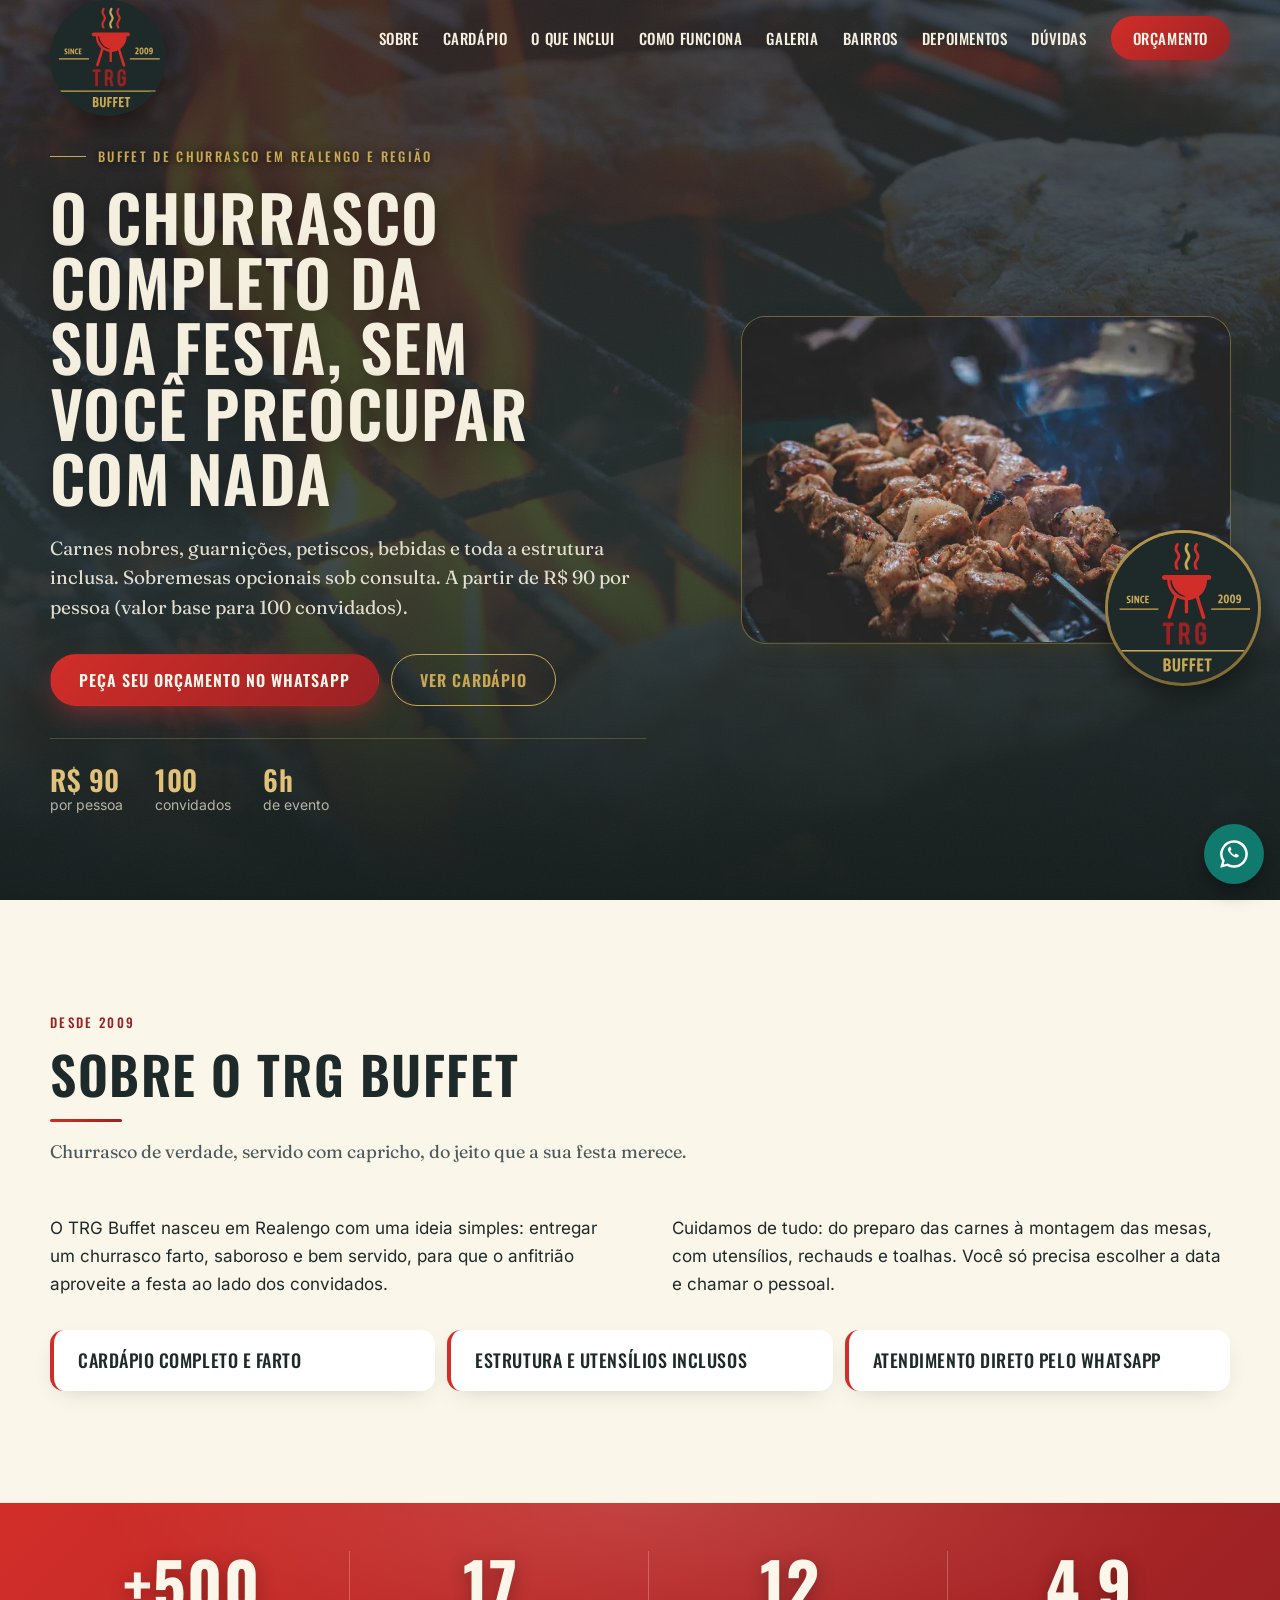
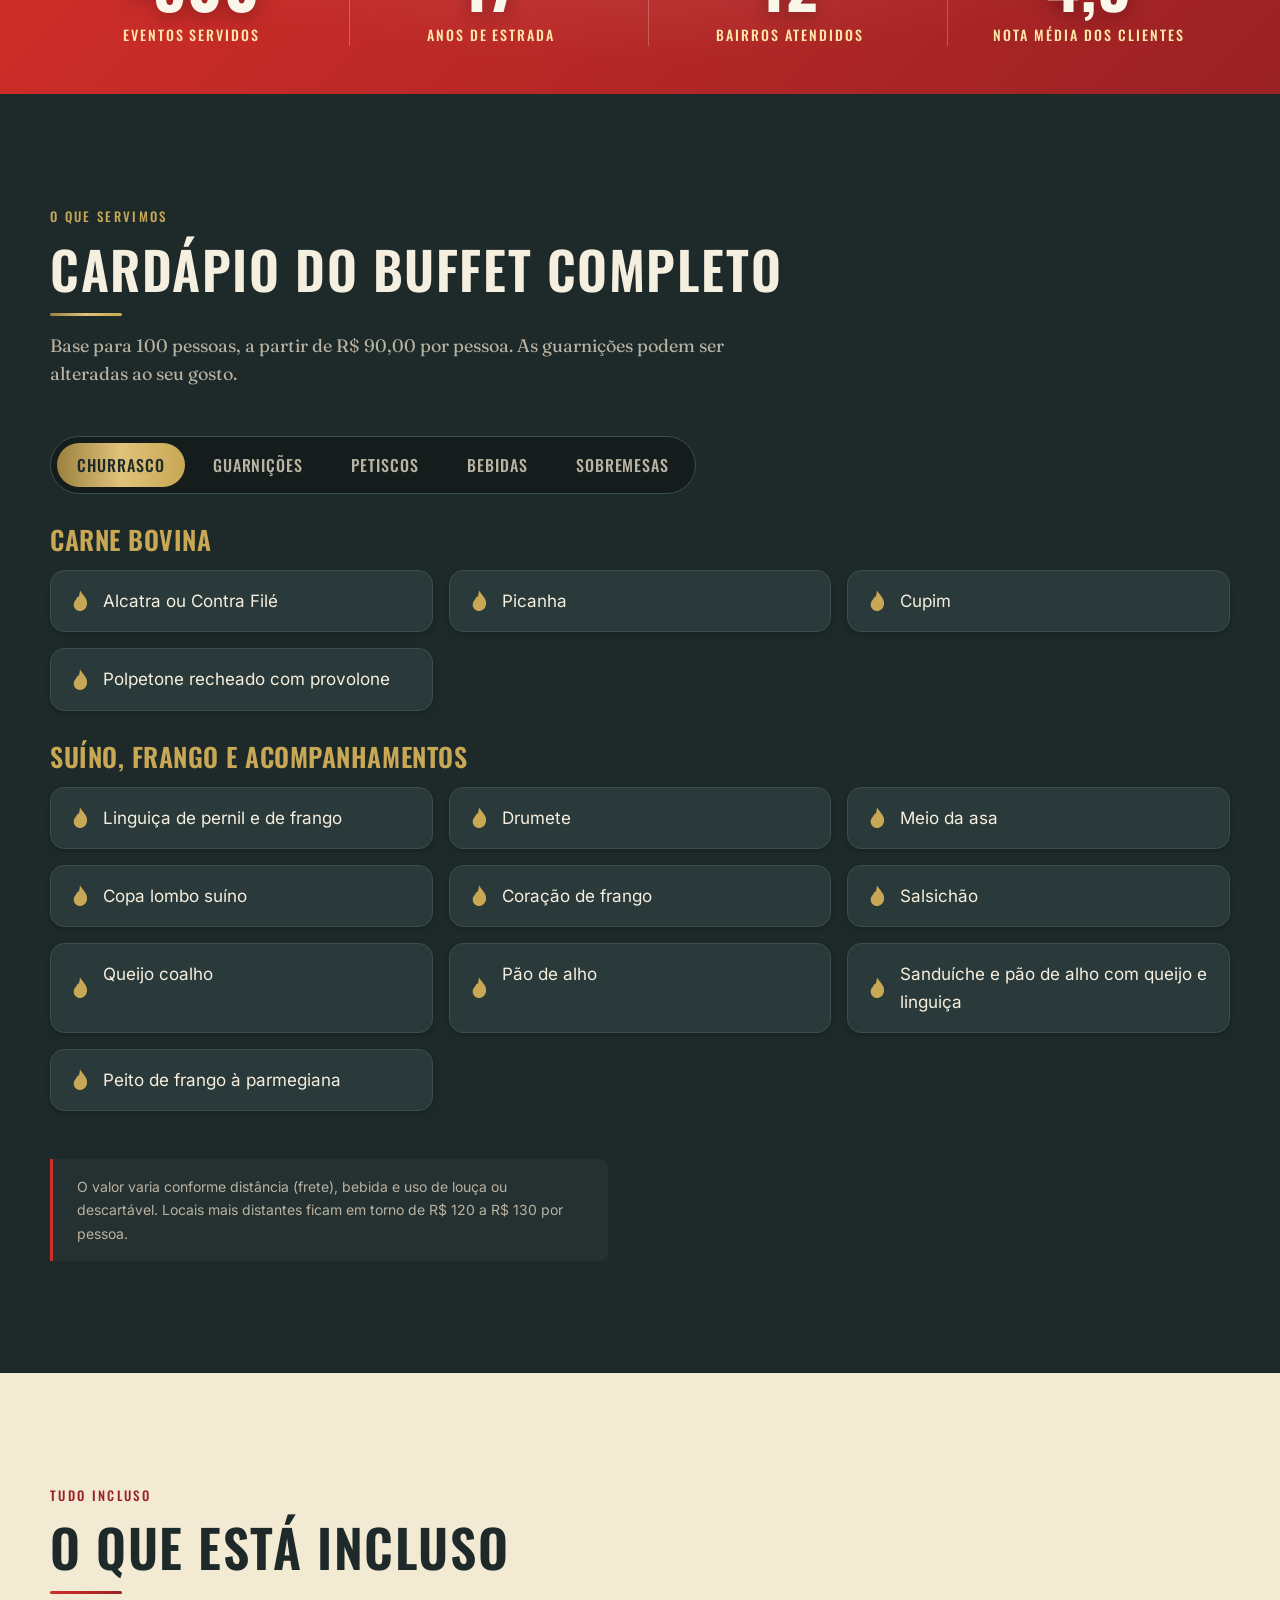
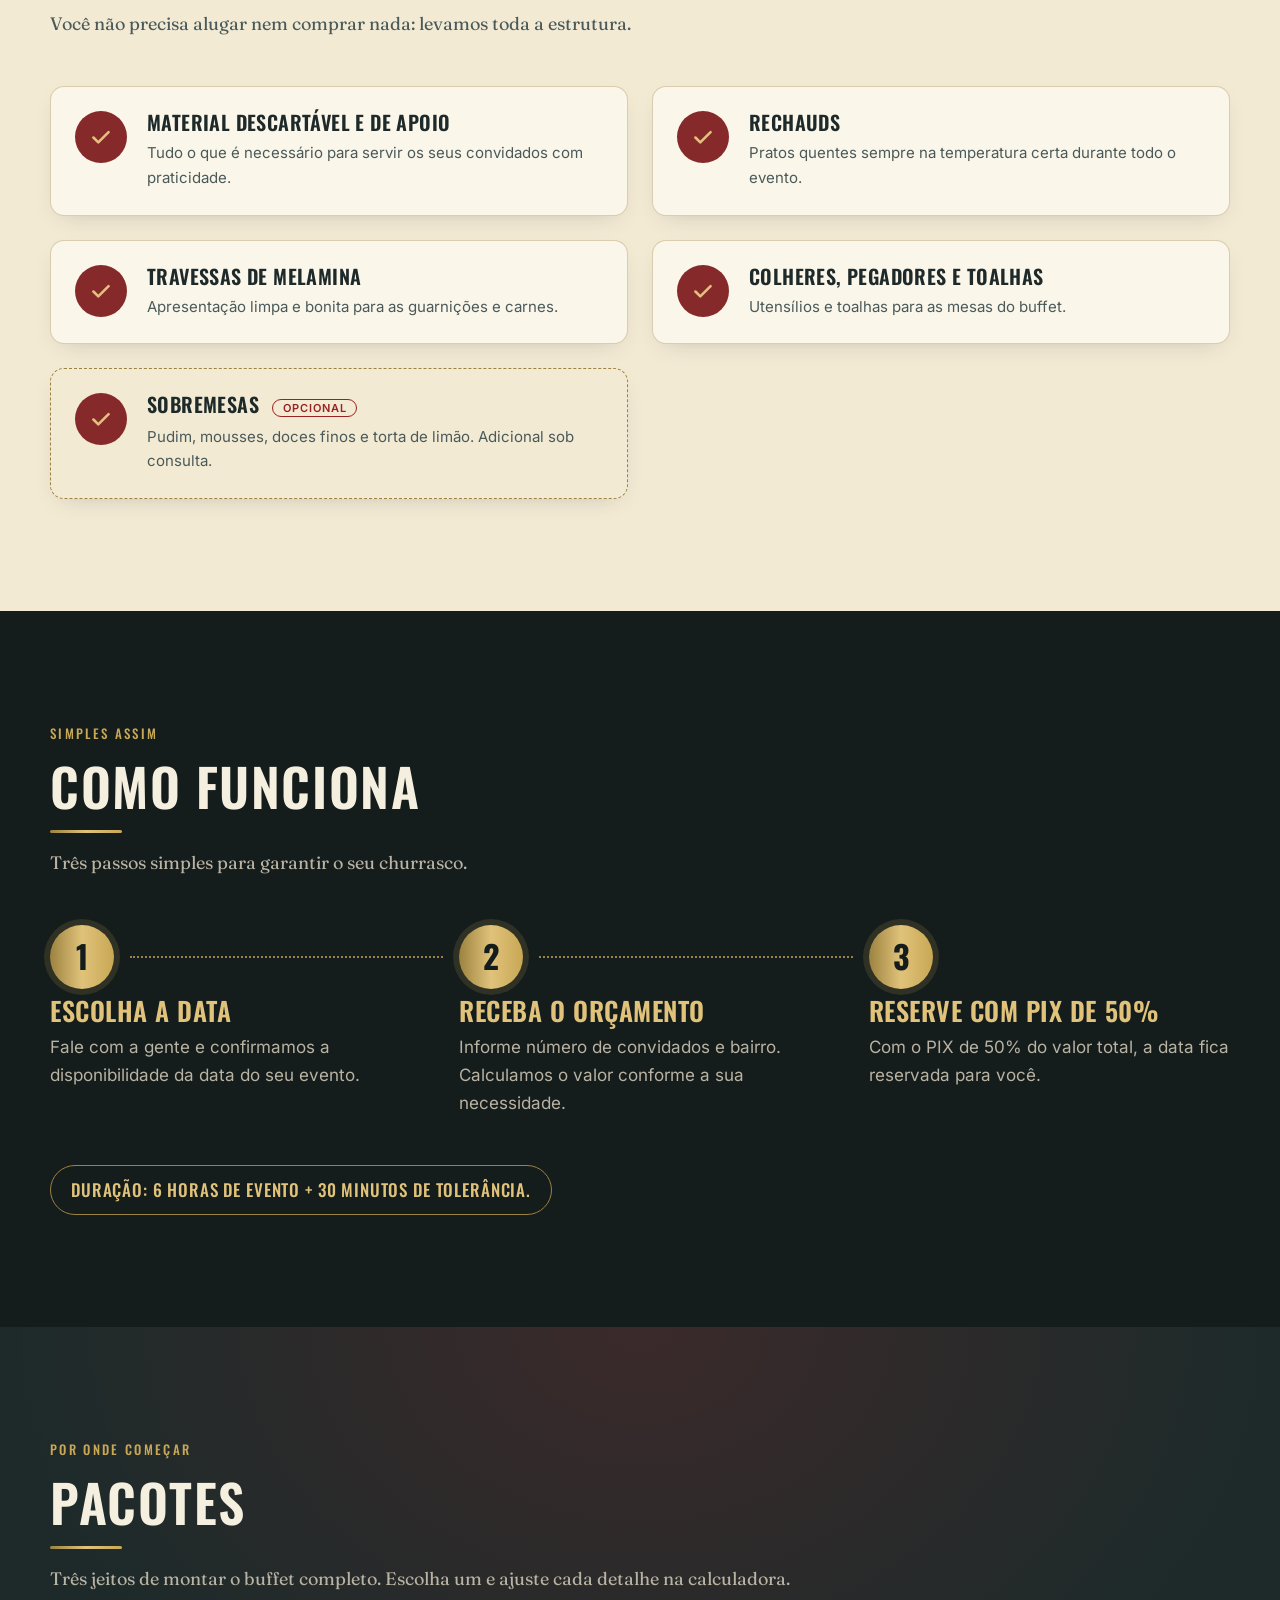
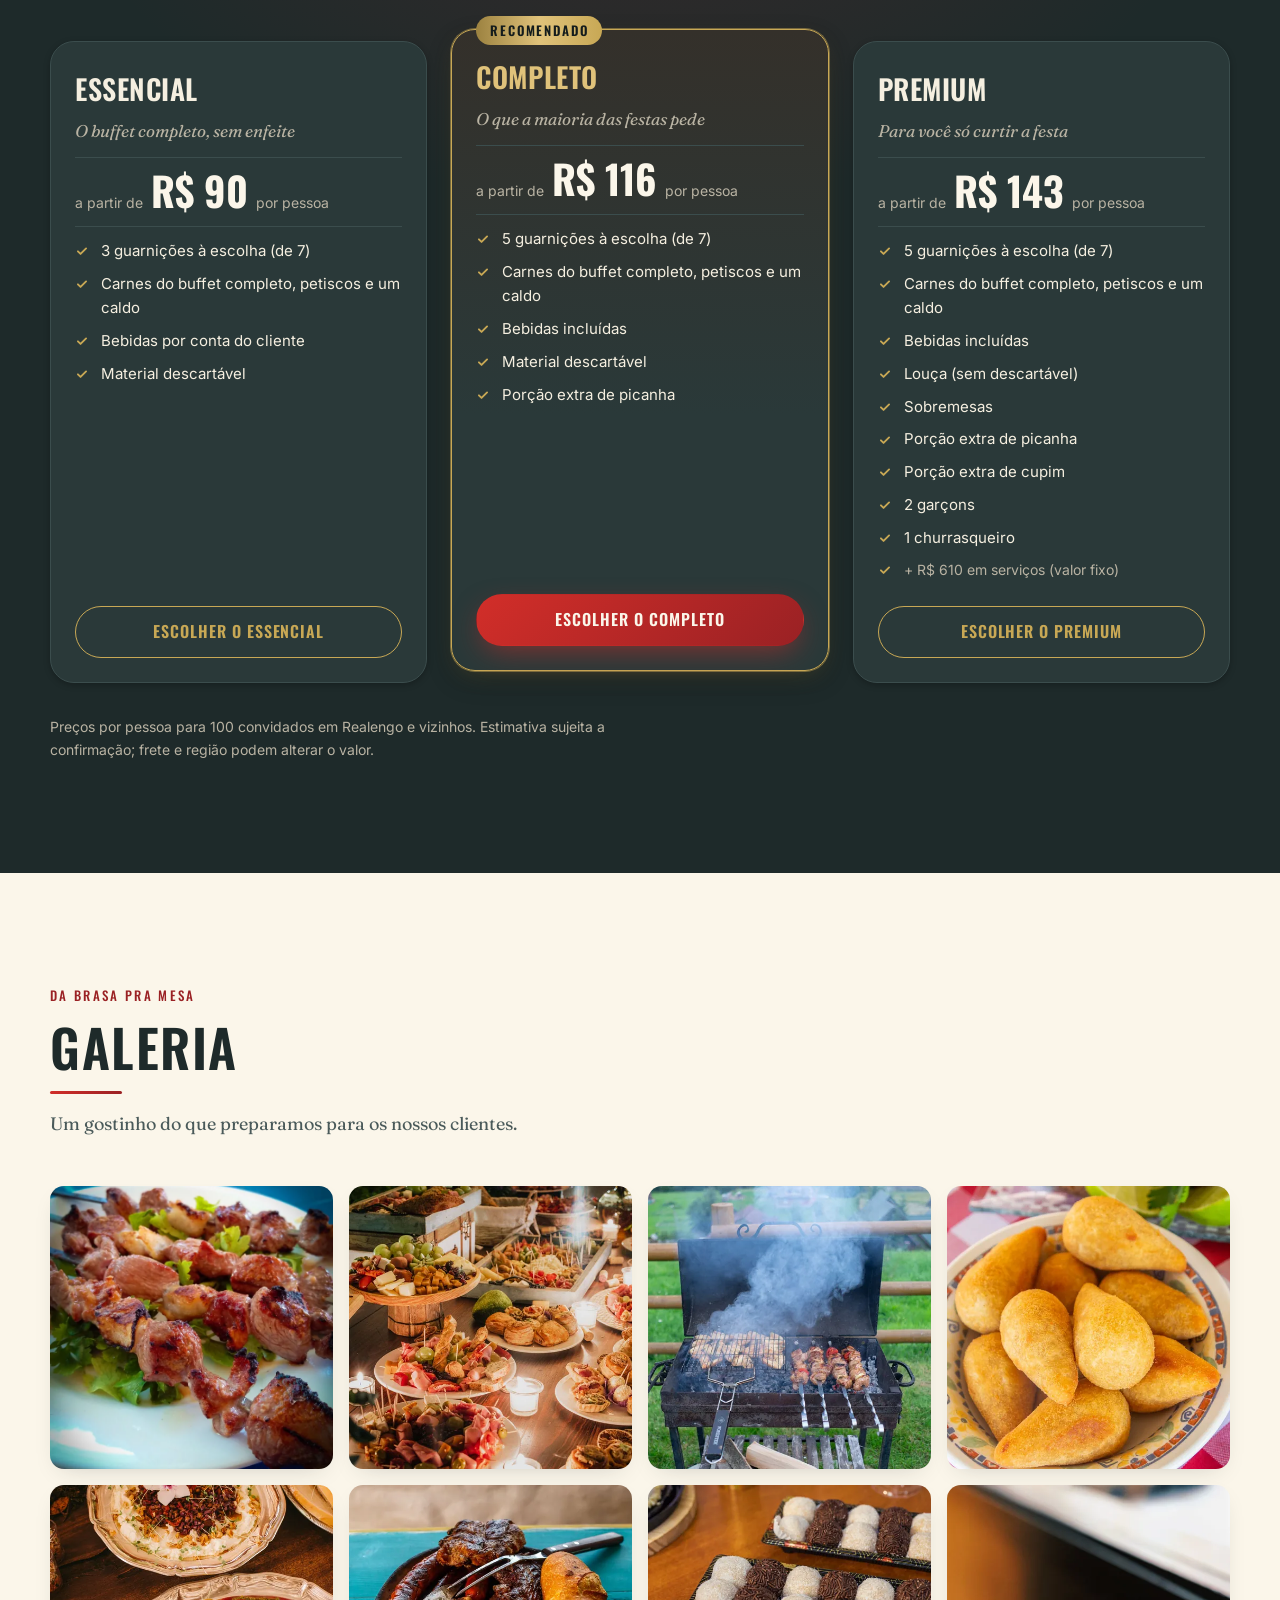
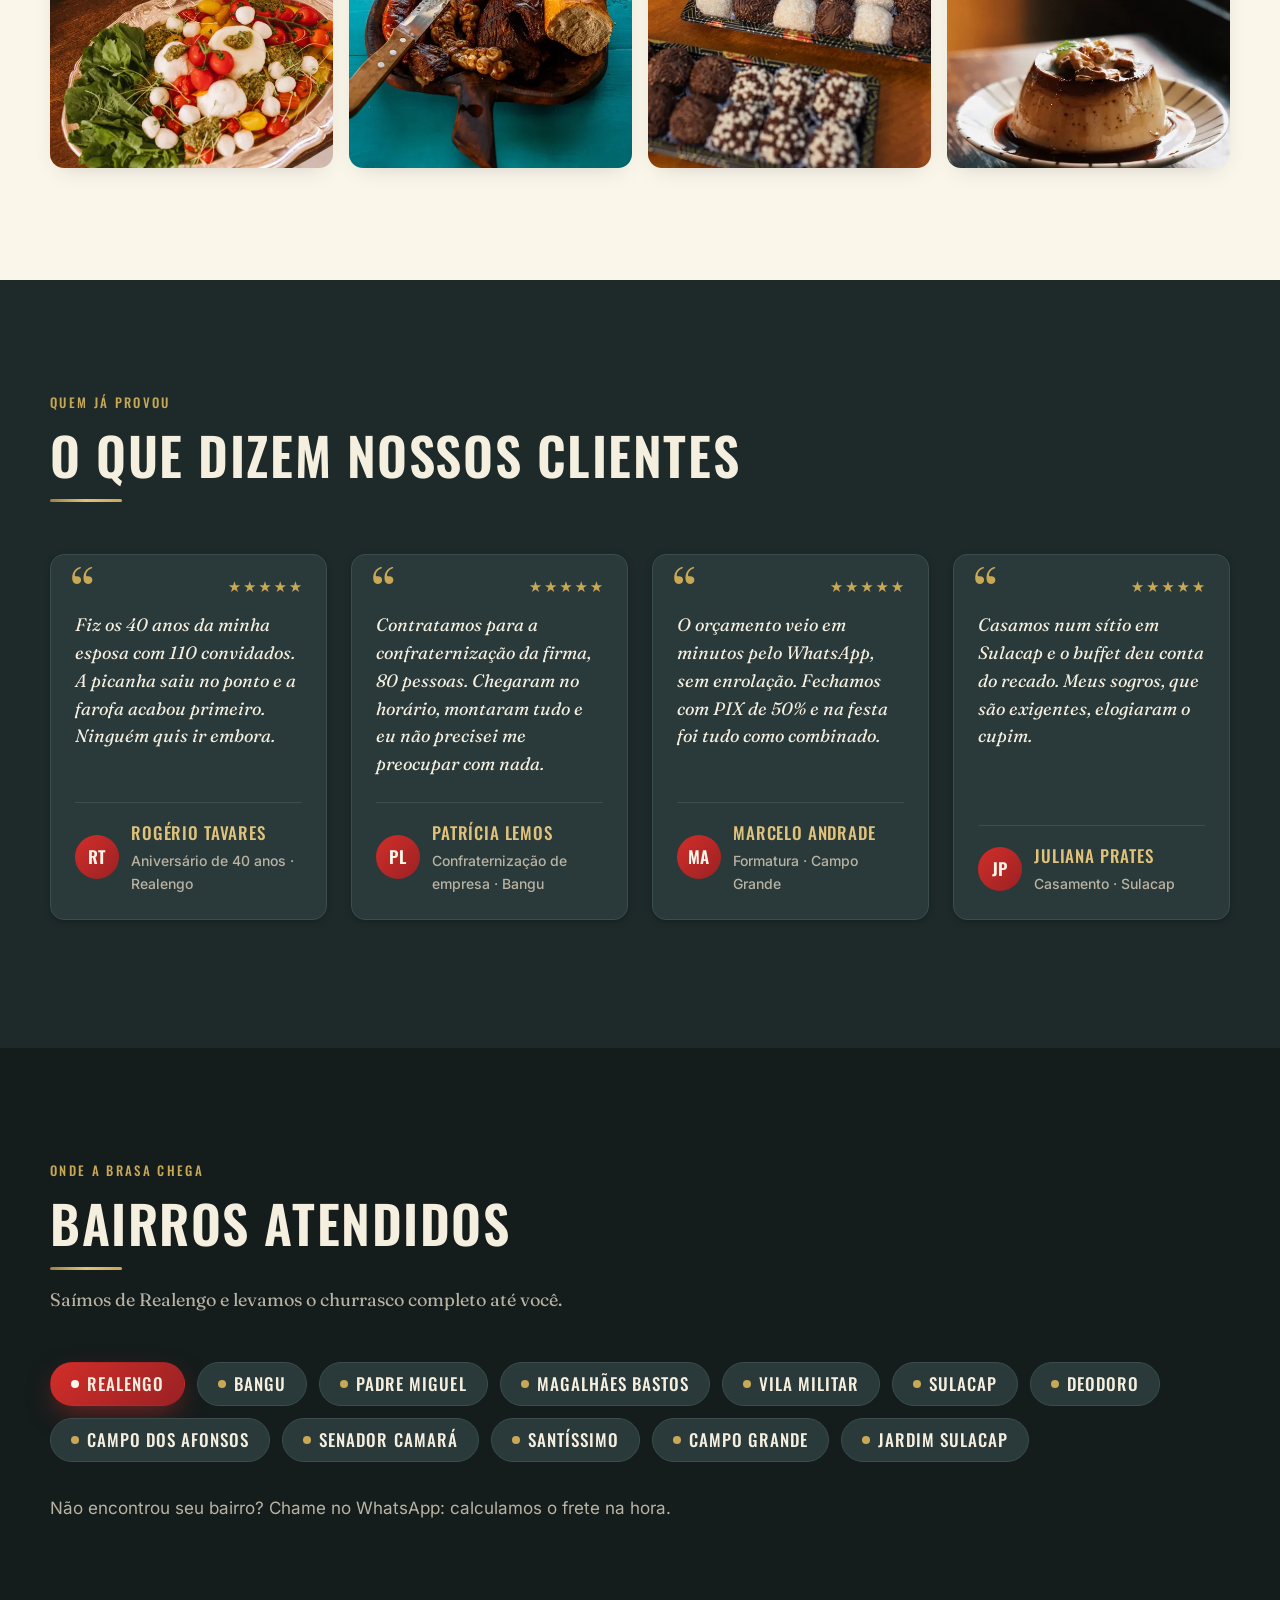
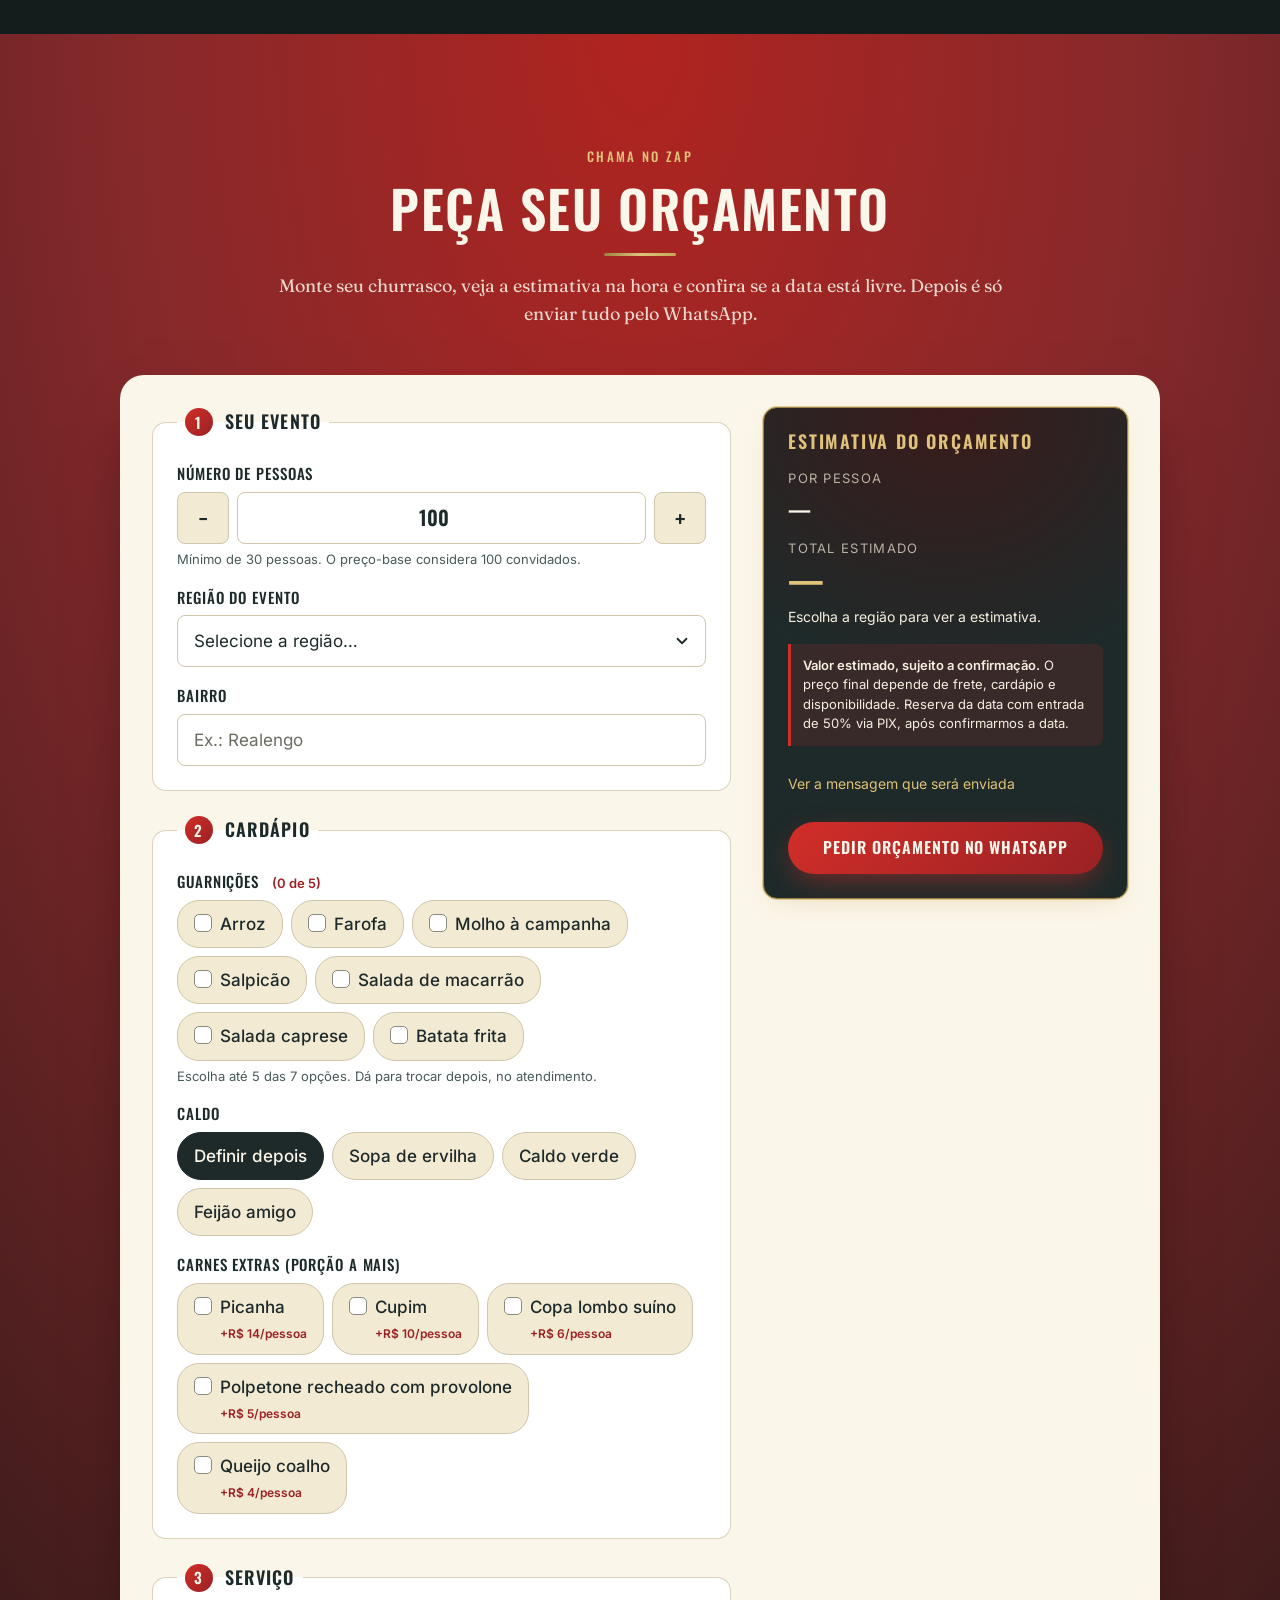
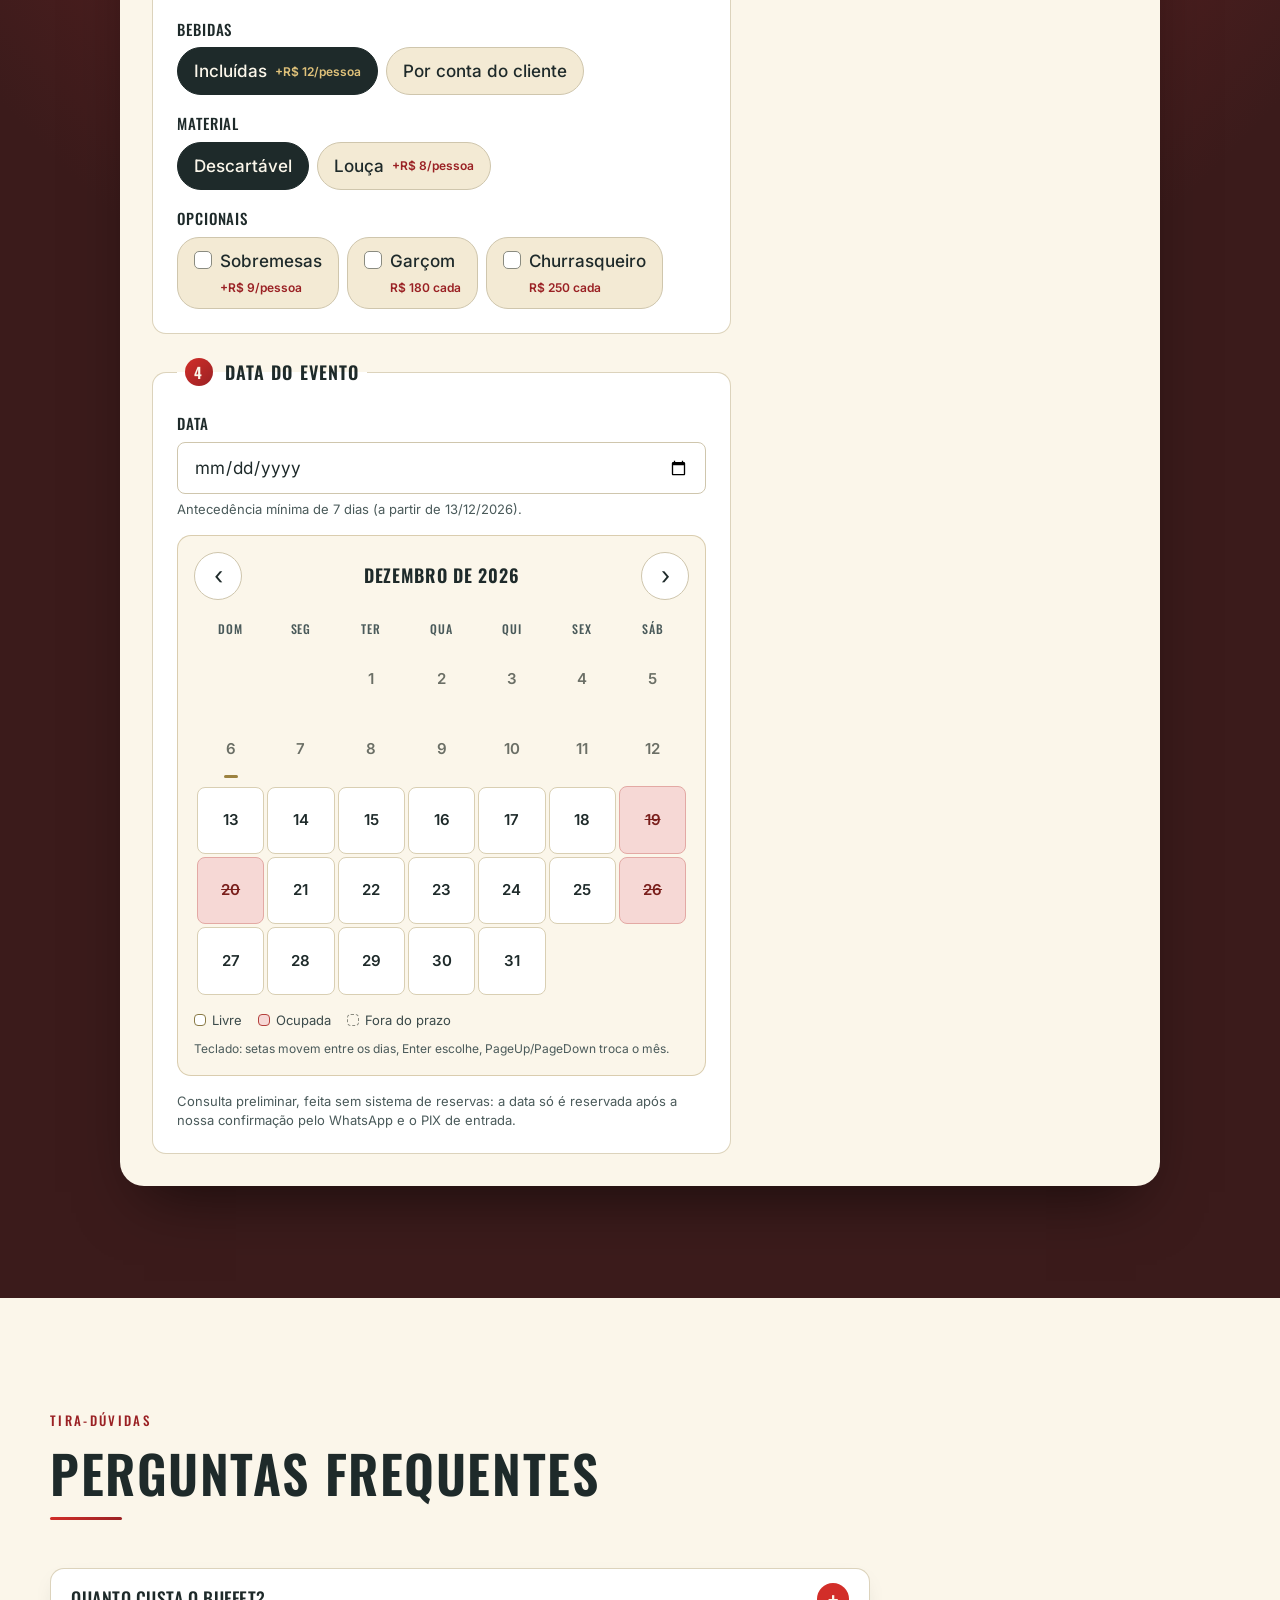
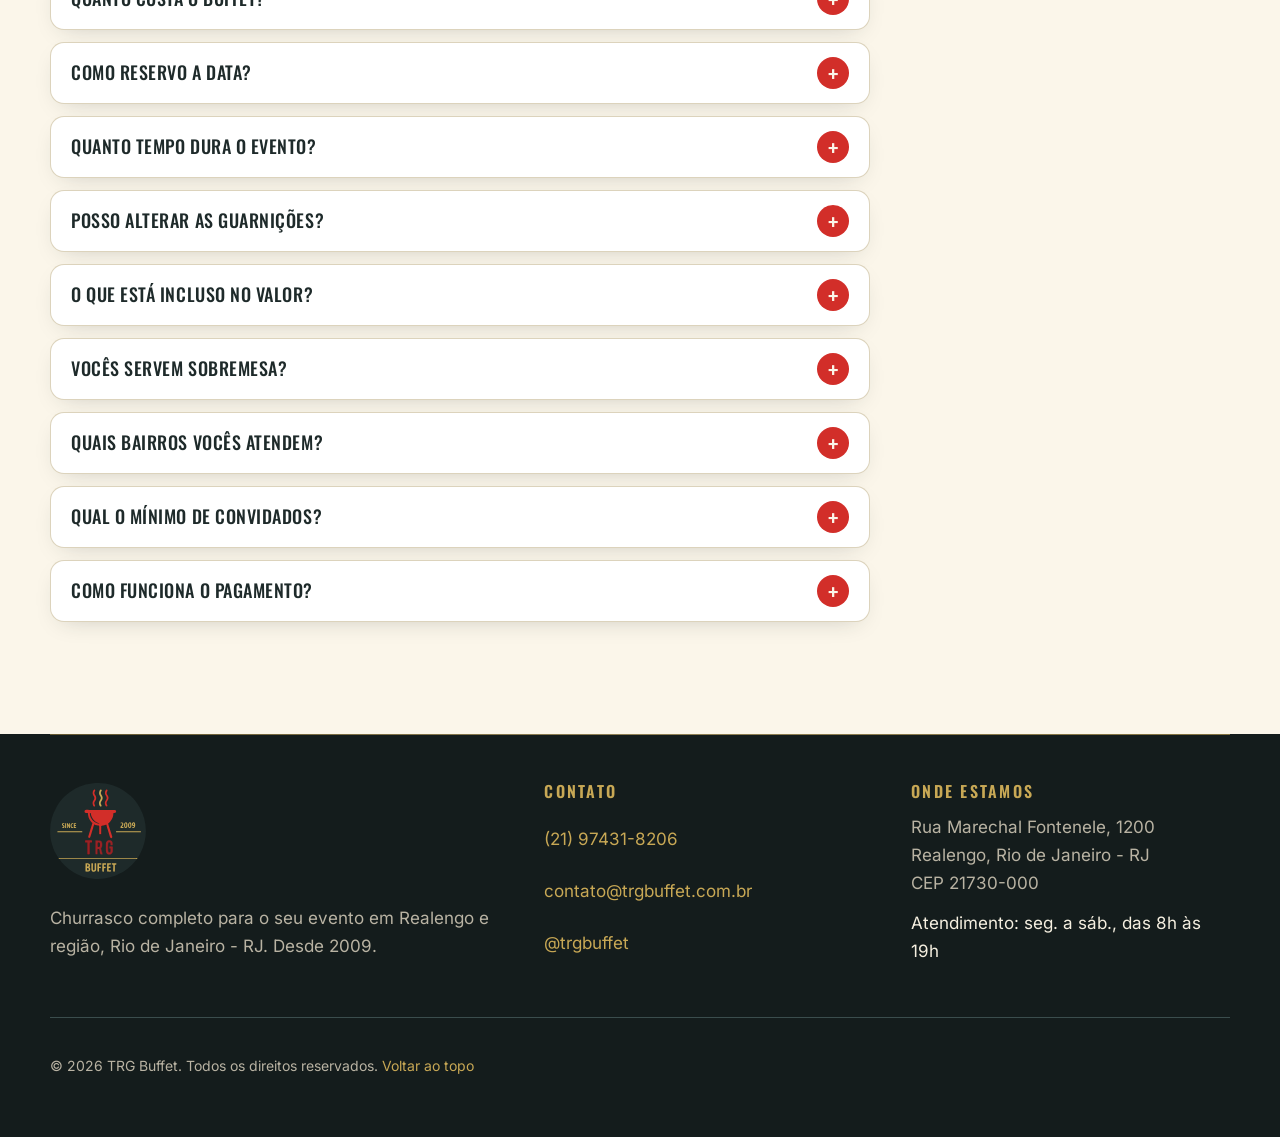
==== commit 4ea0dd41: "Self-host das fontes (Oswald, Fraunces, Inter) e remoção do Google Fonts WOFF2 variáveis, subset lat" ====
--- a/index.html
+++ b/index.html
@@ -24,10 +24,12 @@
 
   <link rel="icon" href="assets/img/favicon.svg" type="image/svg+xml">
   <link rel="apple-touch-icon" href="assets/img/apple-touch-icon.png">
+  <link rel="manifest" href="manifest.webmanifest">
+  <meta name="apple-mobile-web-app-title" content="TRG Buffet">
   <script>document.documentElement.classList.add("js")</script>
-  <link rel="preconnect" href="https://fonts.googleapis.com">
-  <link rel="preconnect" href="https://fonts.gstatic.com" crossorigin>
-  <link rel="stylesheet" href="https://fonts.googleapis.com/css2?family=Fraunces:ital,opsz,wght@0,9..144,400;0,9..144,600;1,9..144,400&family=Inter:wght@400;500;600&family=Oswald:wght@500;600;700&display=swap">
+  <link rel="preload" href="assets/fonts/oswald-latin.woff2" as="font" type="font/woff2" crossorigin>
+  <link rel="preload" href="assets/fonts/inter-latin.woff2" as="font" type="font/woff2" crossorigin>
+  <link rel="preload" href="assets/fonts/fraunces-latin.woff2" as="font" type="font/woff2" crossorigin>
   <link rel="stylesheet" href="css/style.css">
   <script src="js/main.js" defer></script>
 
--- a/css/style.css
+++ b/css/style.css
@@ -11,6 +11,43 @@
   ascent-override: 120%;
   descent-override: 29%;
   line-gap-override: 0%;
+}
+
+/* Fontes self-hosted (WOFF2 variável, subset latin). Origem: Google Fonts (licença OFL). */
+@font-face {
+  font-family: "Oswald";
+  font-style: normal;
+  font-weight: 500 700;
+  font-display: swap;
+  src: url("../assets/fonts/oswald-latin.woff2") format("woff2");
+  unicode-range: U+0000-00FF, U+0131, U+0152-0153, U+02BB-02BC, U+02C6, U+02DA, U+02DC, U+0304, U+0308, U+0329, U+2000-206F, U+20AC, U+2122, U+2191, U+2193, U+2212, U+2215, U+FEFF, U+FFFD;
+}
+
+@font-face {
+  font-family: "Inter";
+  font-style: normal;
+  font-weight: 400 600;
+  font-display: swap;
+  src: url("../assets/fonts/inter-latin.woff2") format("woff2");
+  unicode-range: U+0000-00FF, U+0131, U+0152-0153, U+02BB-02BC, U+02C6, U+02DA, U+02DC, U+0304, U+0308, U+0329, U+2000-206F, U+20AC, U+2122, U+2191, U+2193, U+2212, U+2215, U+FEFF, U+FFFD;
+}
+
+@font-face {
+  font-family: "Fraunces";
+  font-style: normal;
+  font-weight: 400 600;
+  font-display: swap;
+  src: url("../assets/fonts/fraunces-latin.woff2") format("woff2");
+  unicode-range: U+0000-00FF, U+0131, U+0152-0153, U+02BB-02BC, U+02C6, U+02DA, U+02DC, U+0304, U+0308, U+0329, U+2000-206F, U+20AC, U+2122, U+2191, U+2193, U+2212, U+2215, U+FEFF, U+FFFD;
+}
+
+@font-face {
+  font-family: "Fraunces";
+  font-style: italic;
+  font-weight: 400;
+  font-display: swap;
+  src: url("../assets/fonts/fraunces-italic-latin.woff2") format("woff2");
+  unicode-range: U+0000-00FF, U+0131, U+0152-0153, U+02BB-02BC, U+02C6, U+02DA, U+02DC, U+0304, U+0308, U+0329, U+2000-206F, U+20AC, U+2122, U+2191, U+2193, U+2212, U+2215, U+FEFF, U+FFFD;
 }
 
 /* 1. Tokens ---------------------------------------------------------------- */
@@ -3117,3 +3154,8 @@
 body.is-locked .dock {
   display: none;
 }
+
+/* indicador das abas: sem animação até a primeira interação (evita "deslizar" quando a fonte troca) */
+.tabs__list:not(.is-animated)::before {
+  transition: none;
+}
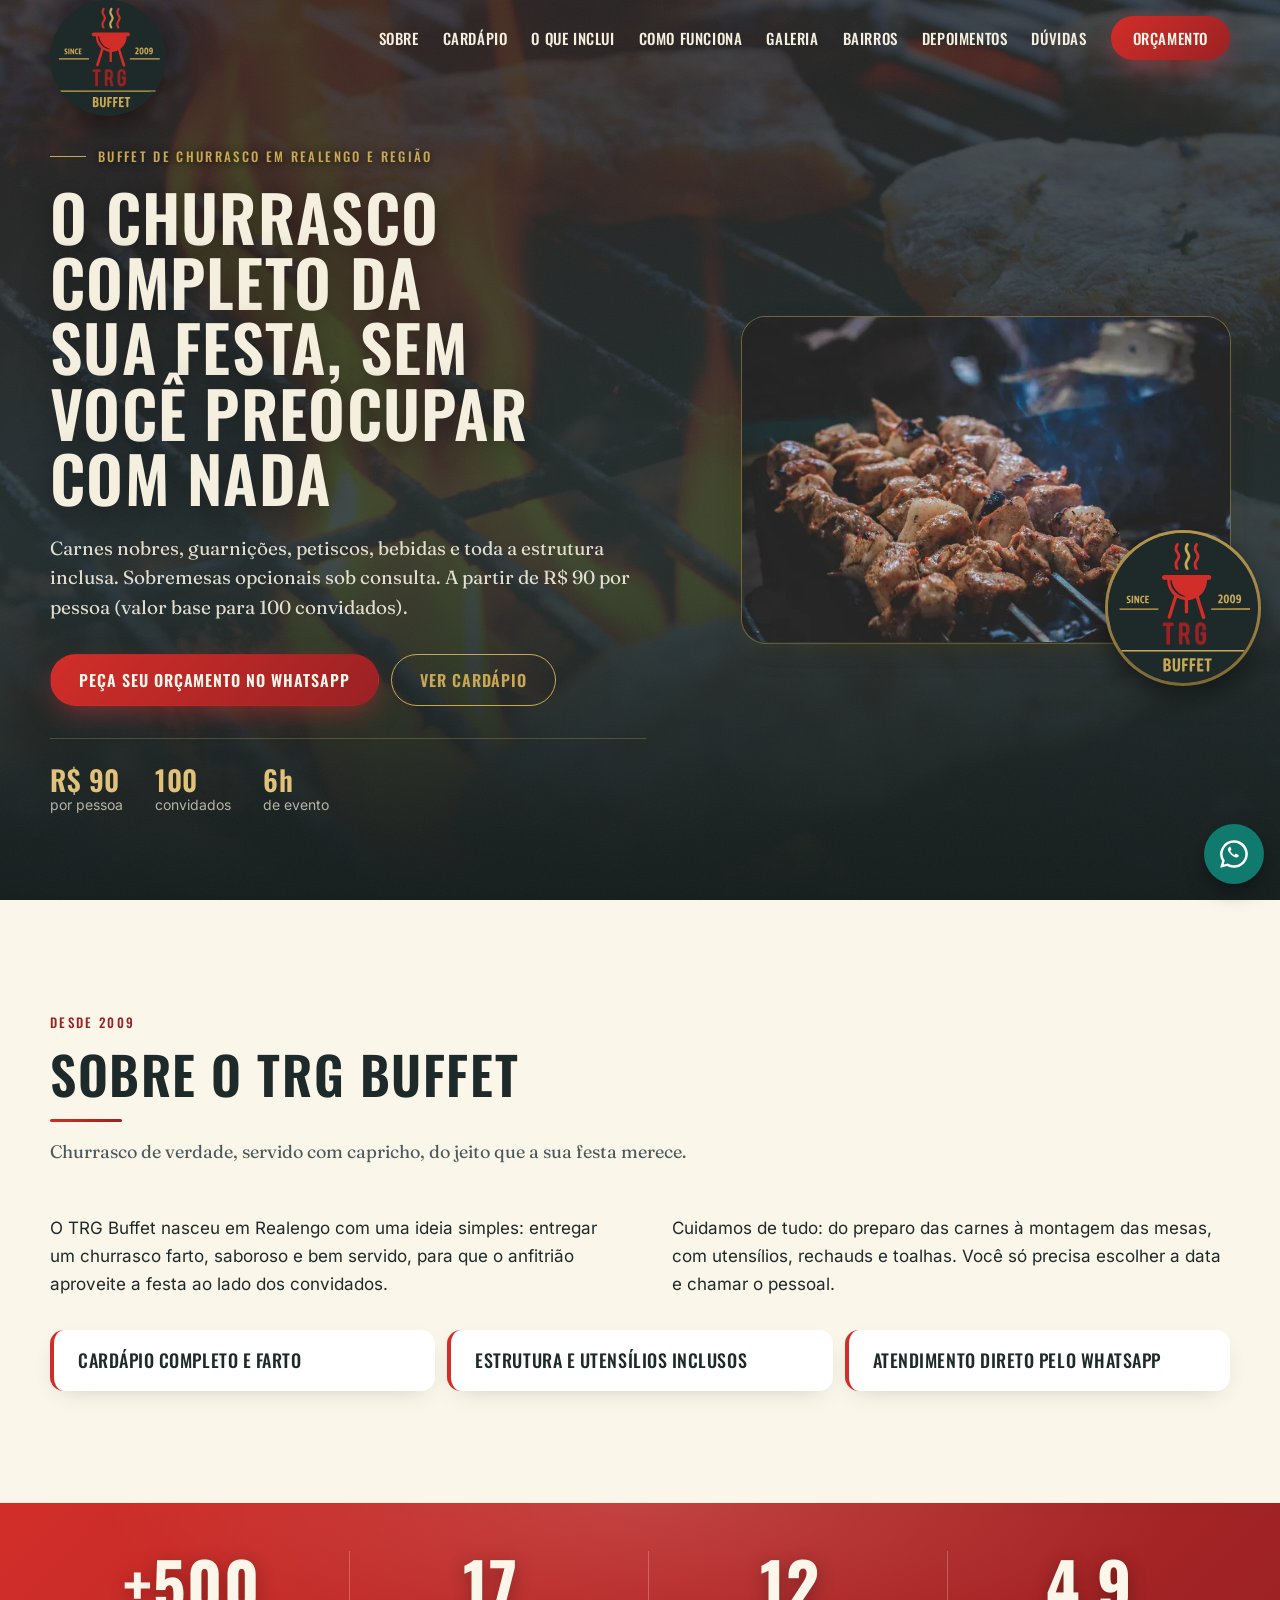
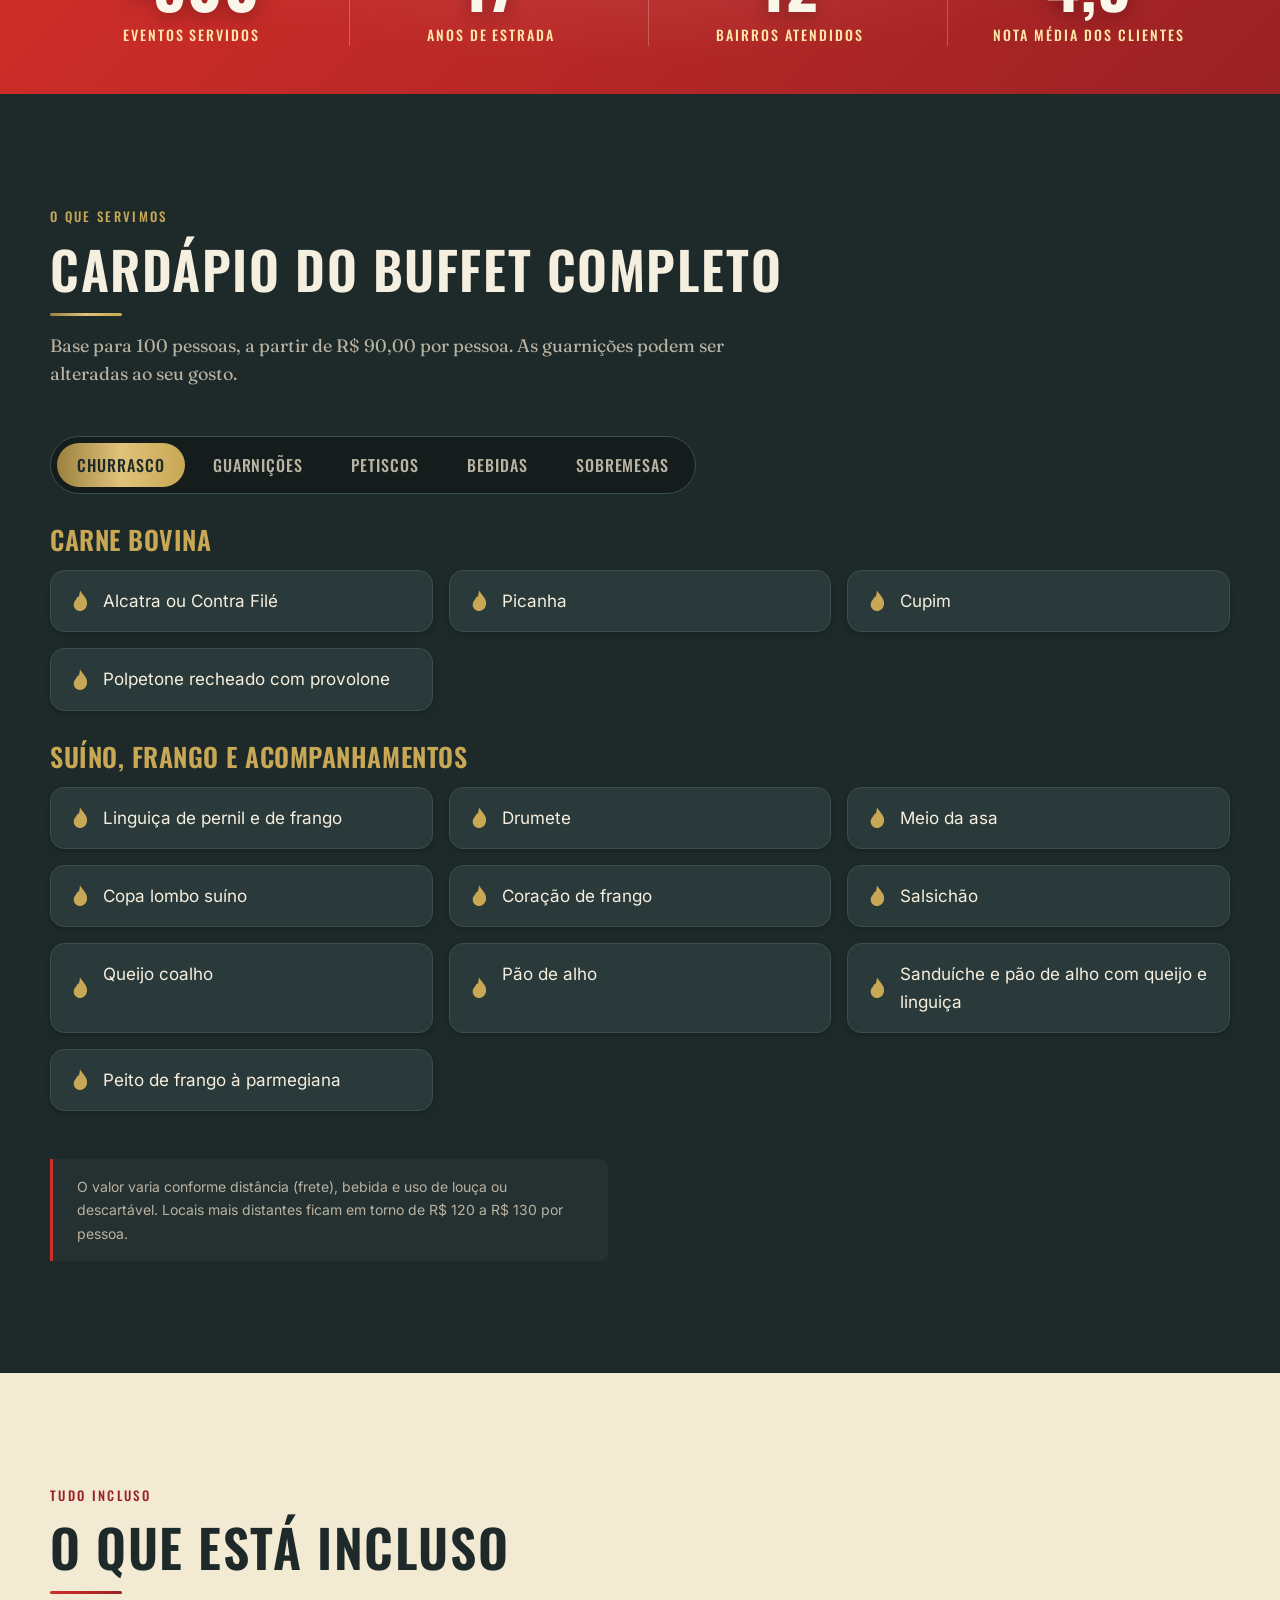
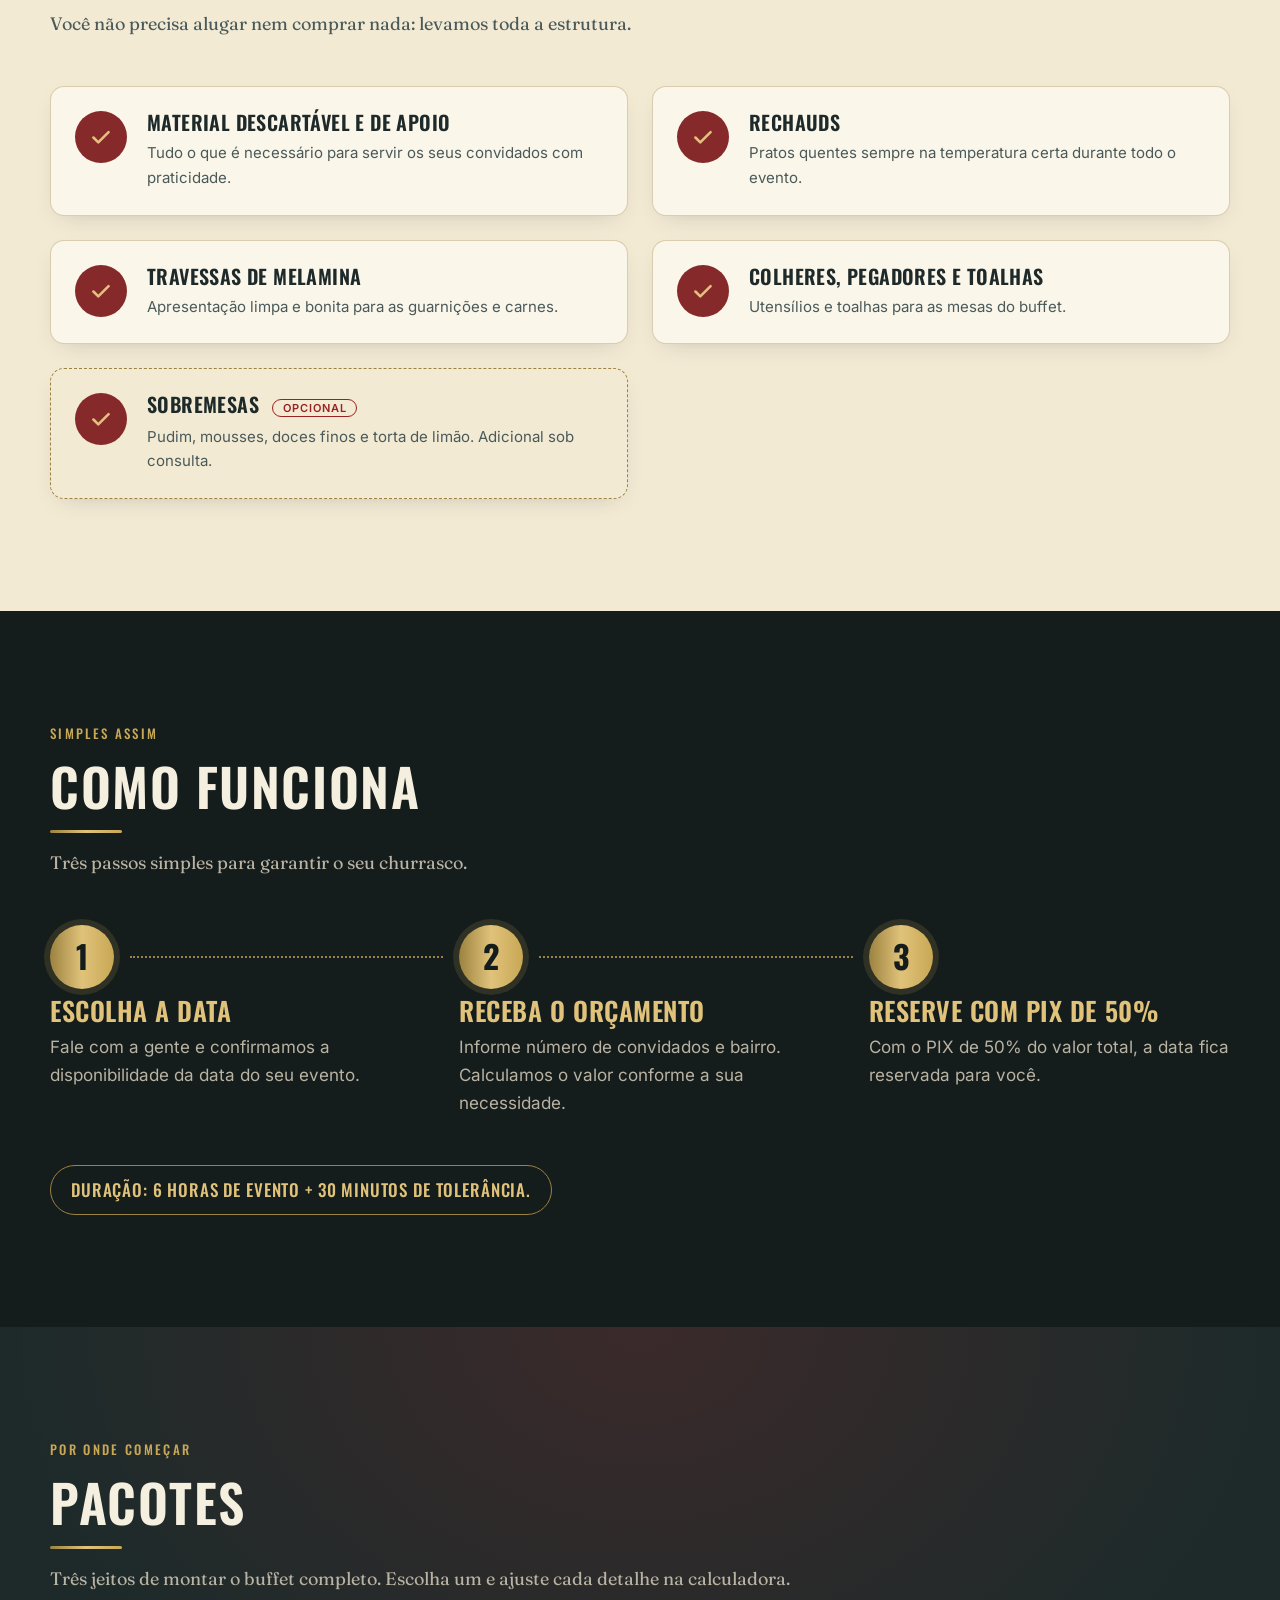
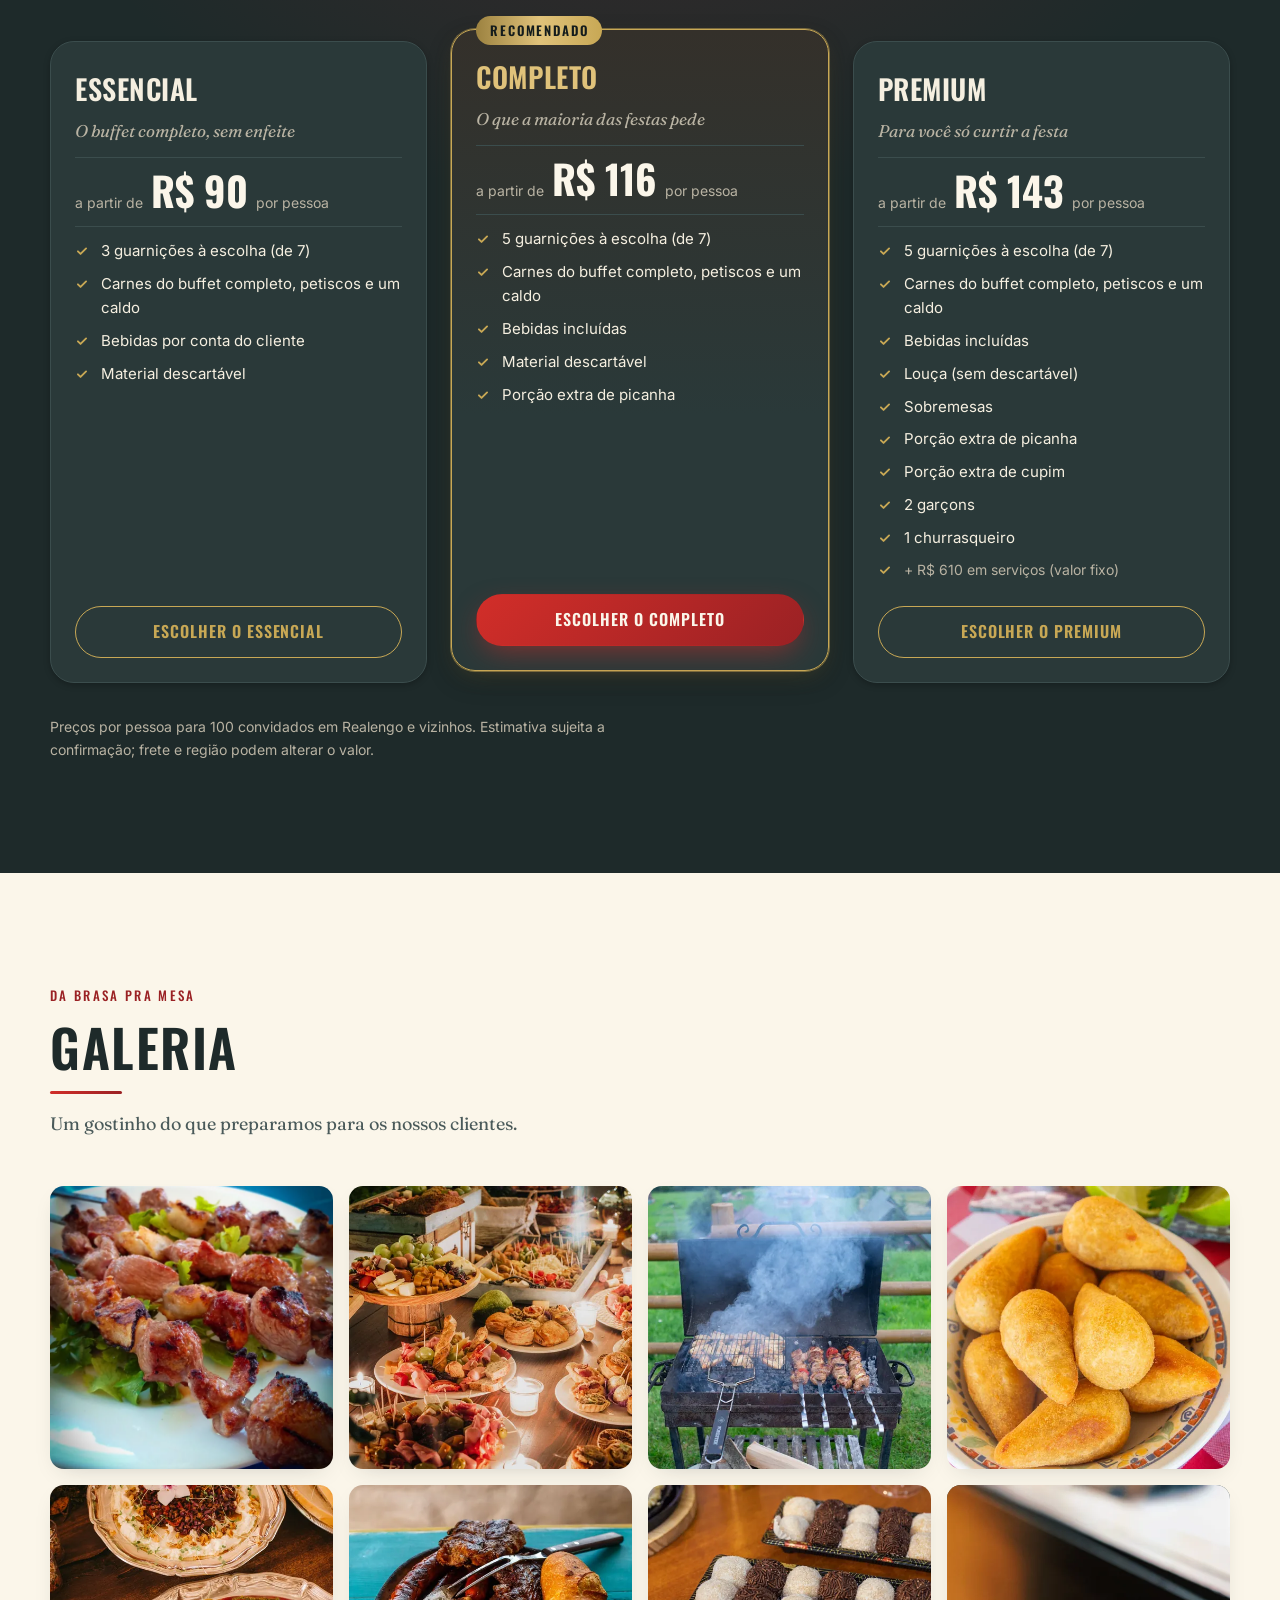
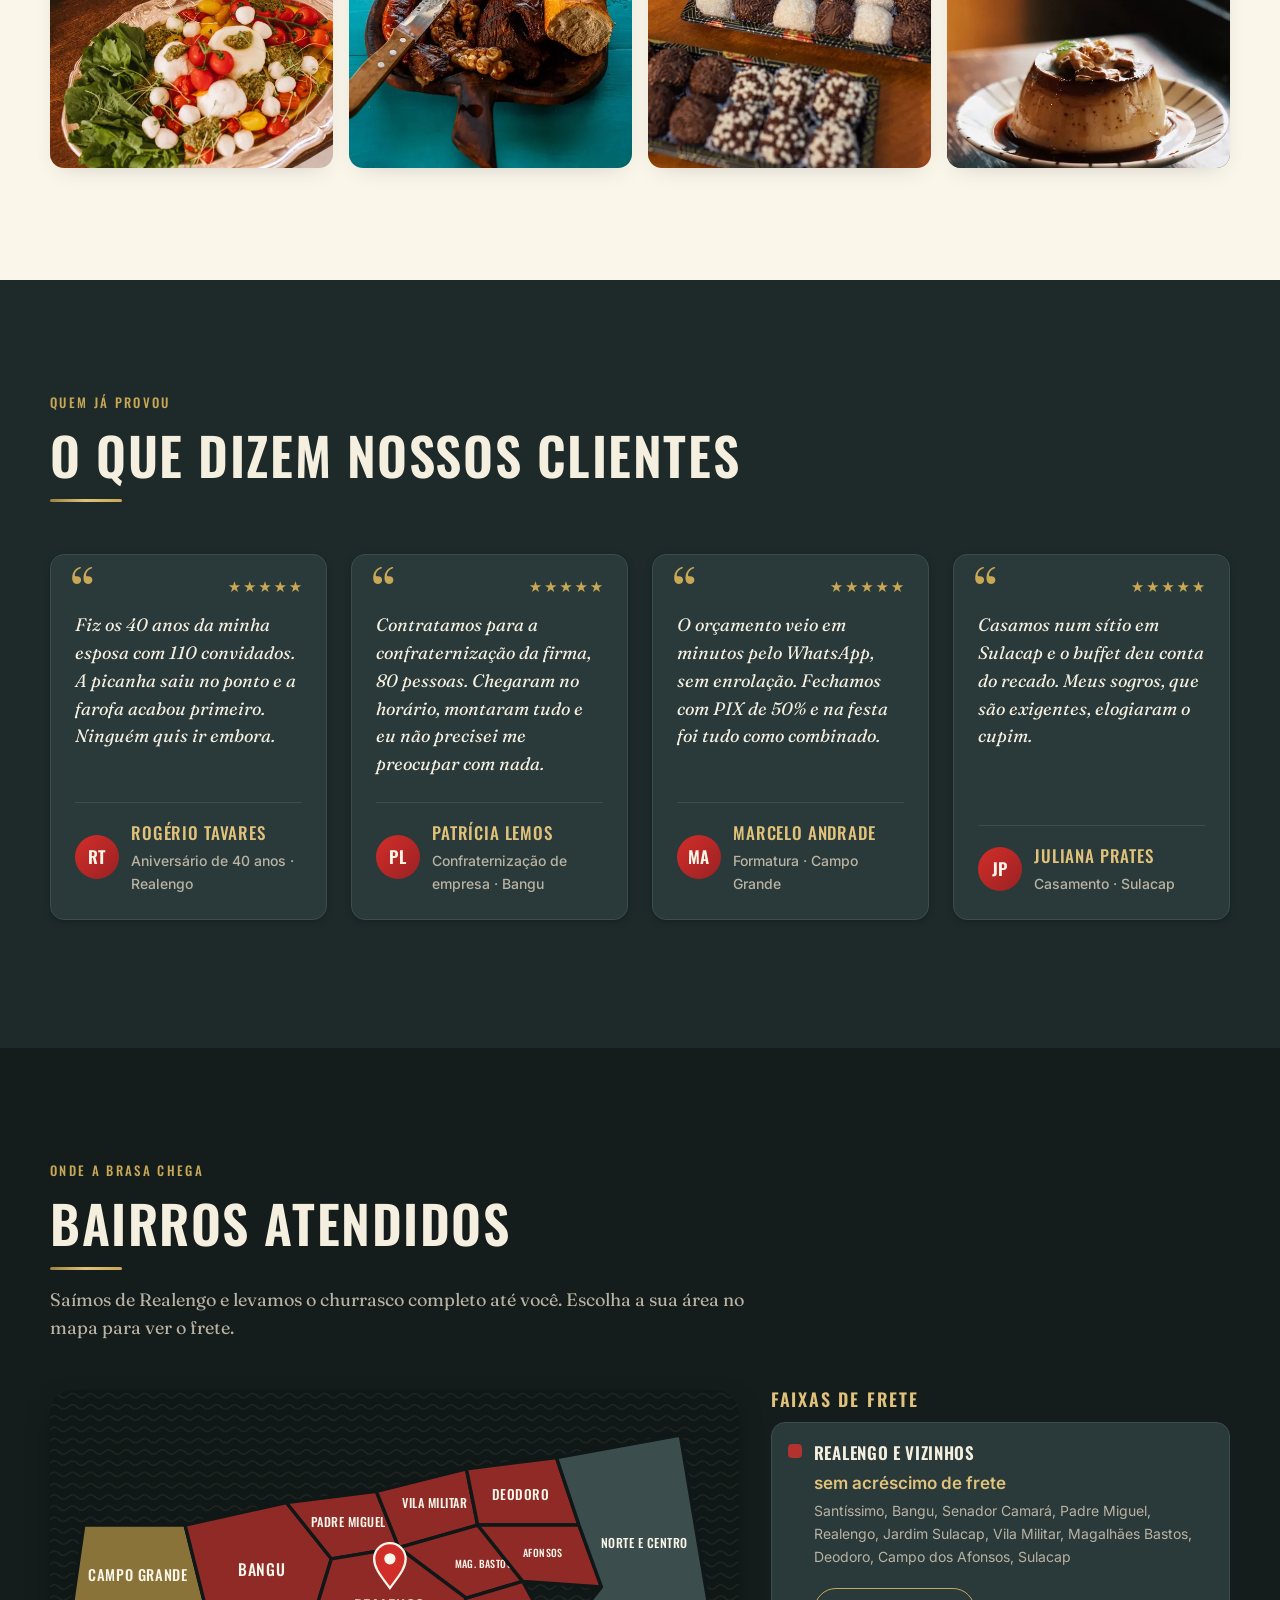
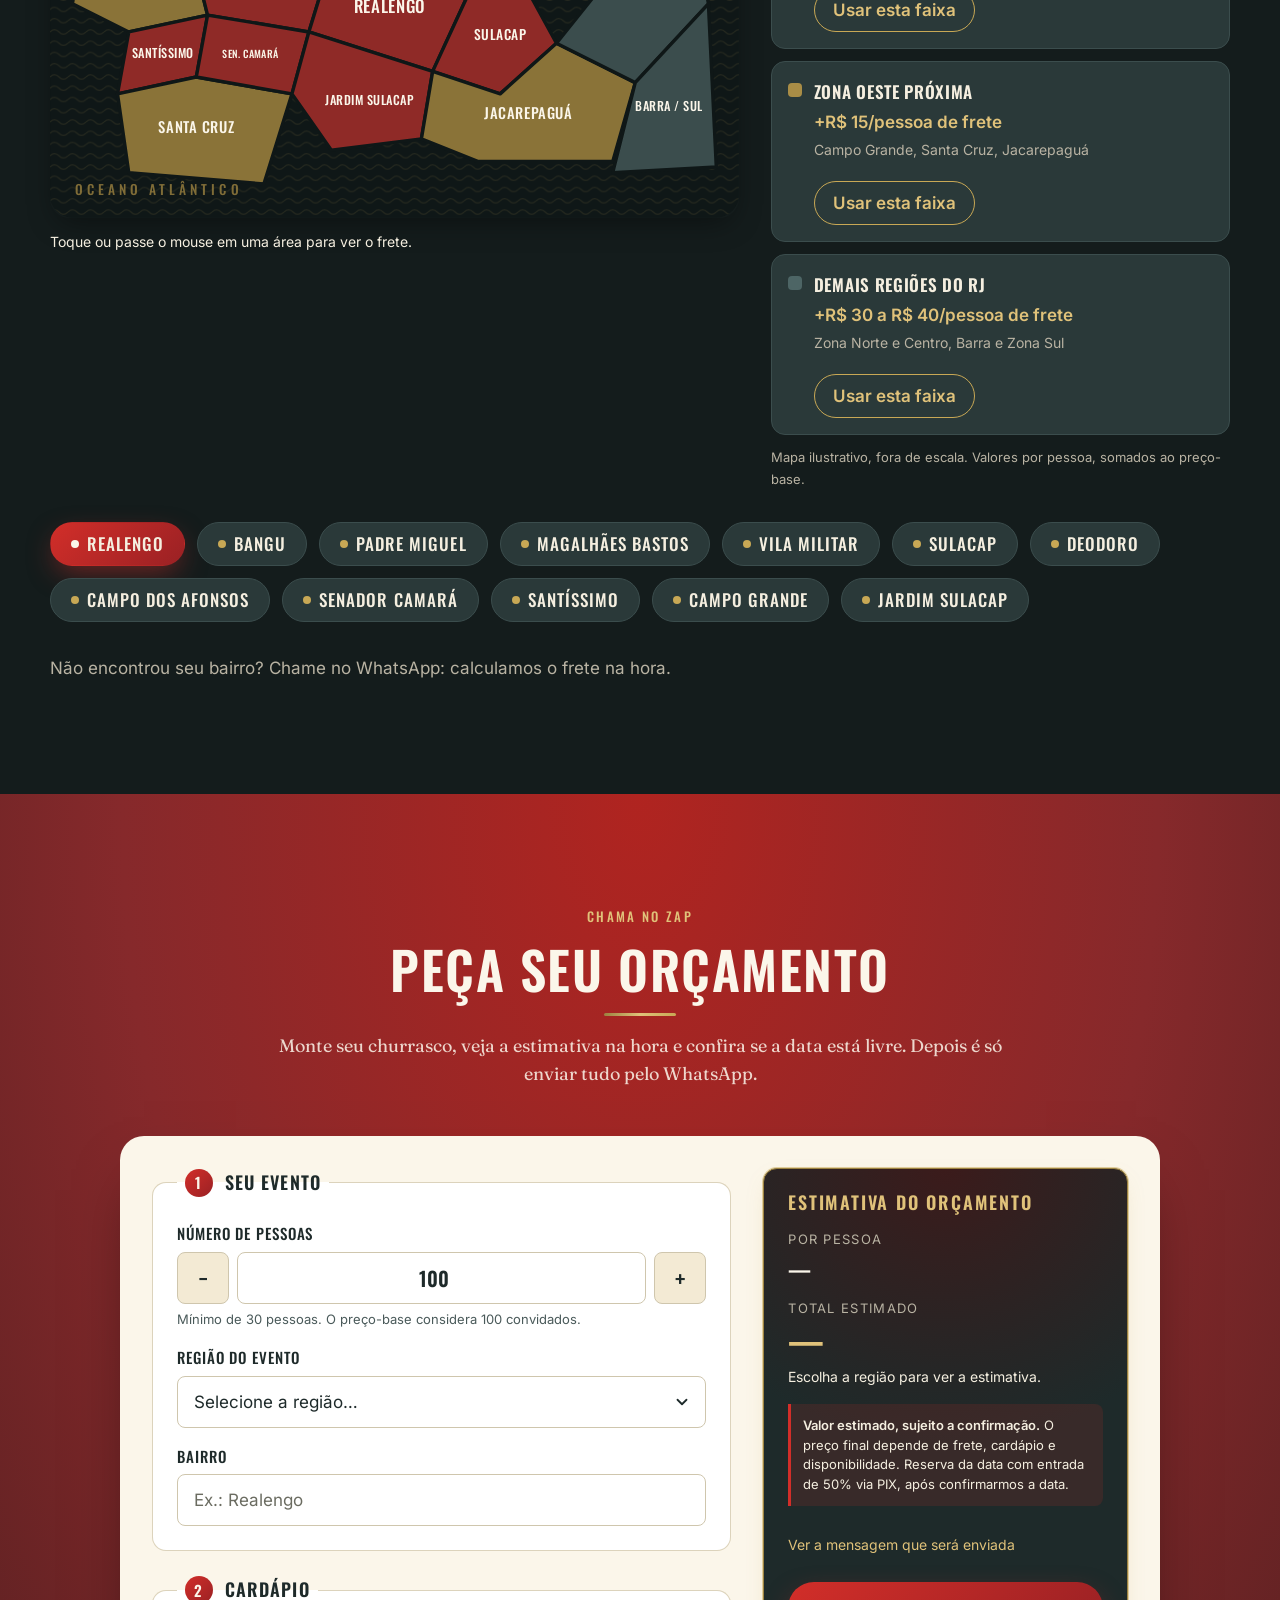
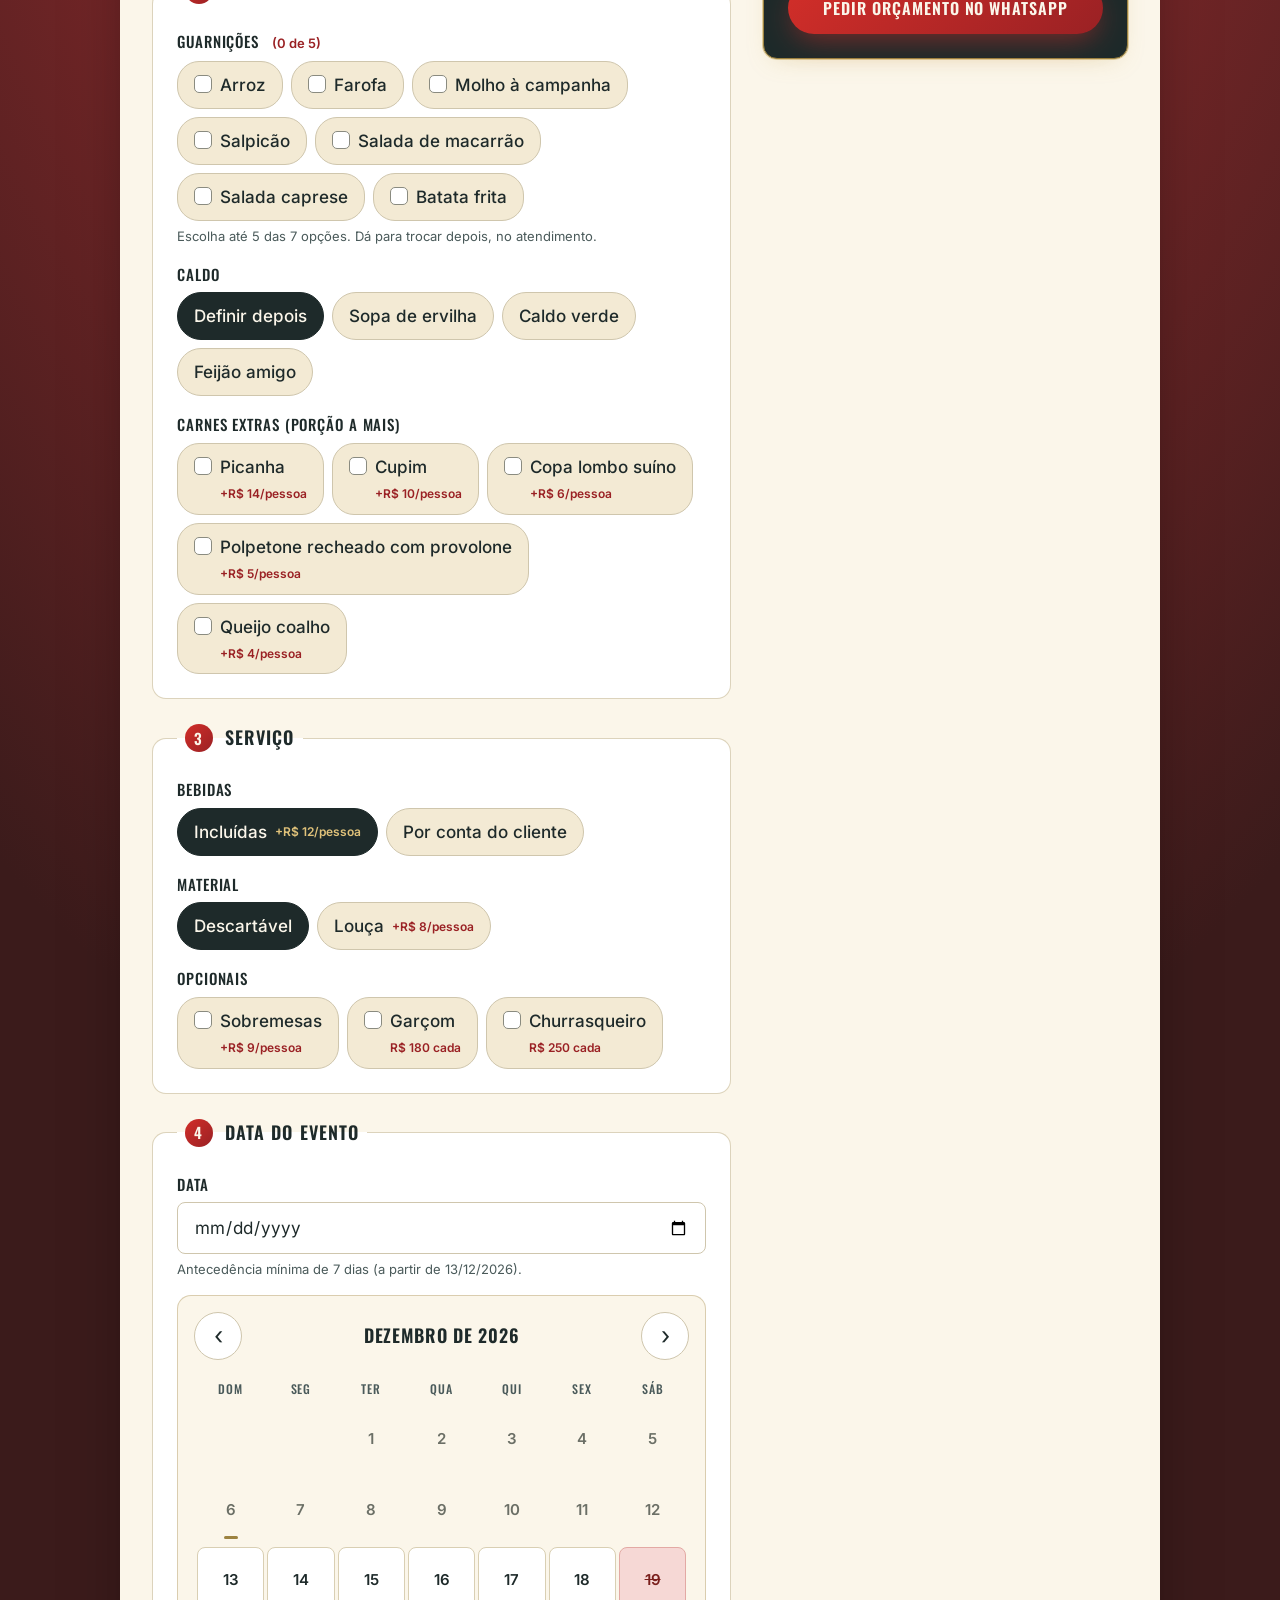
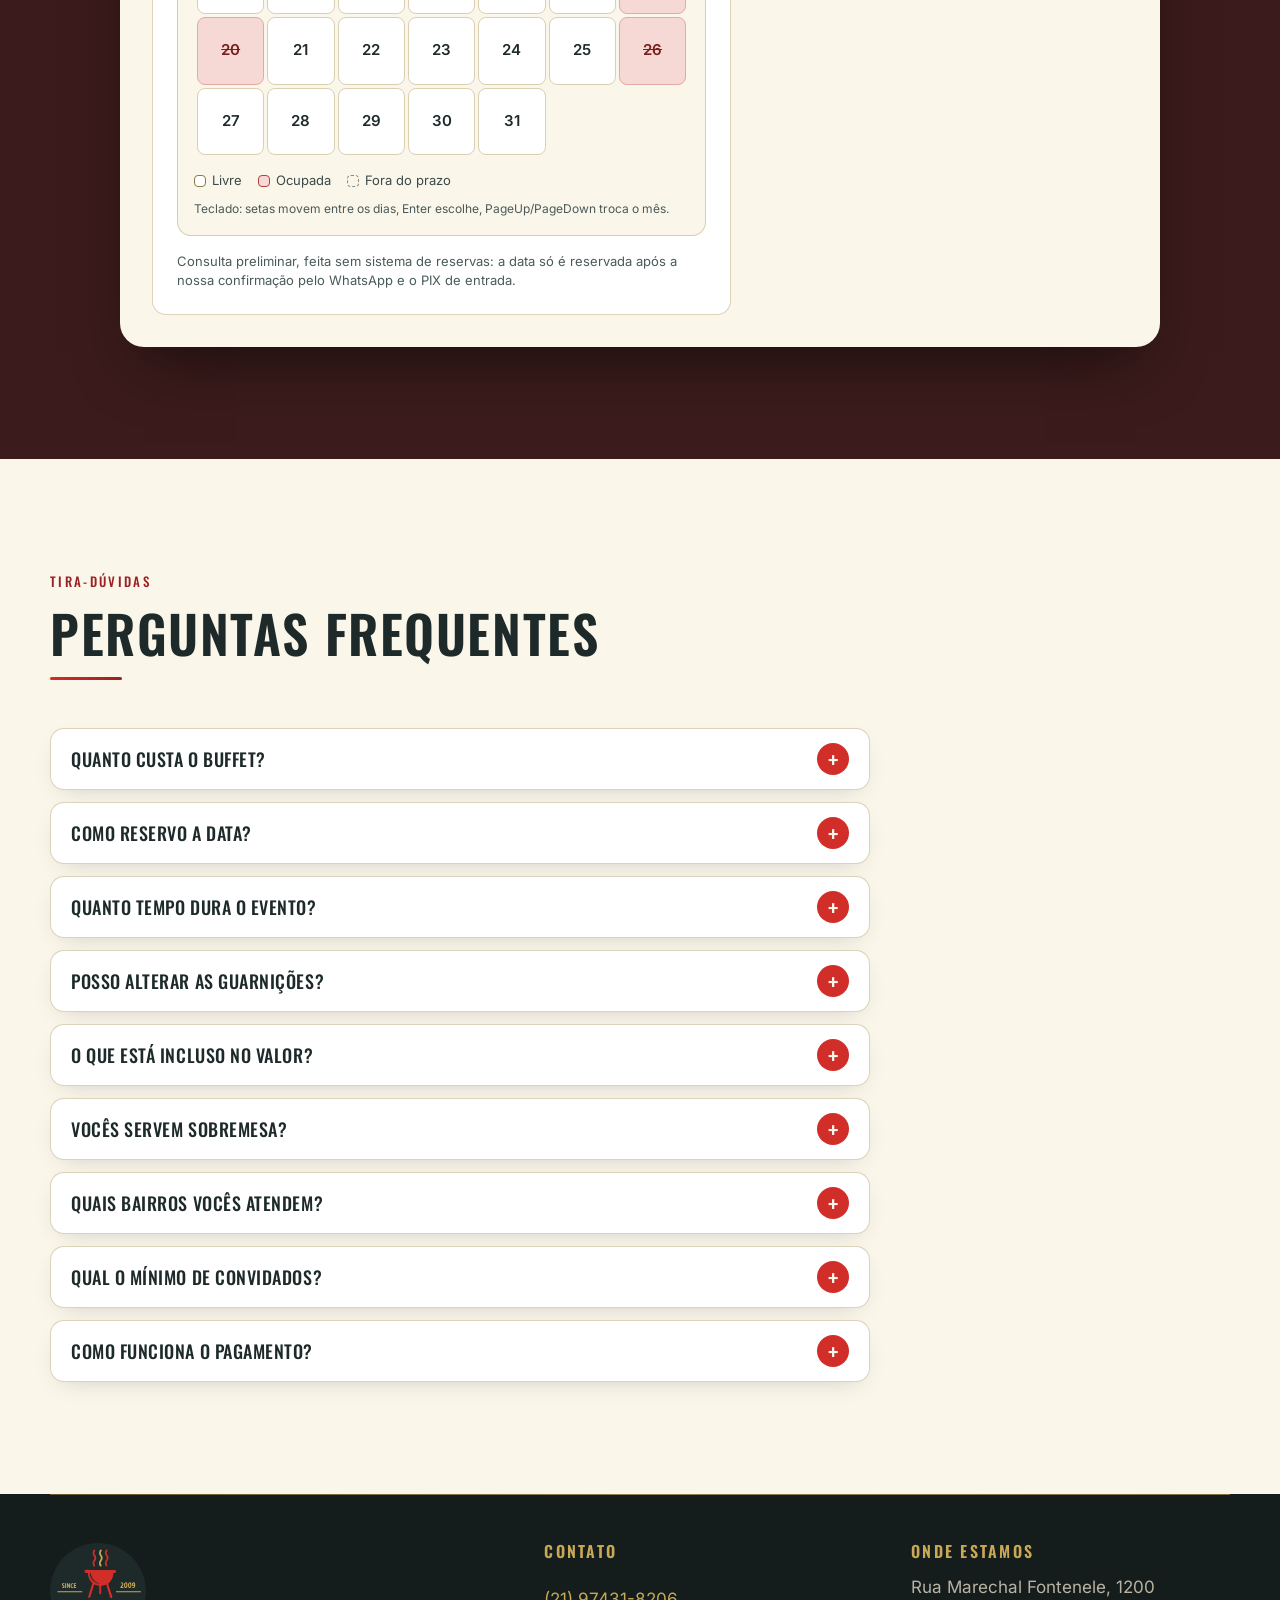
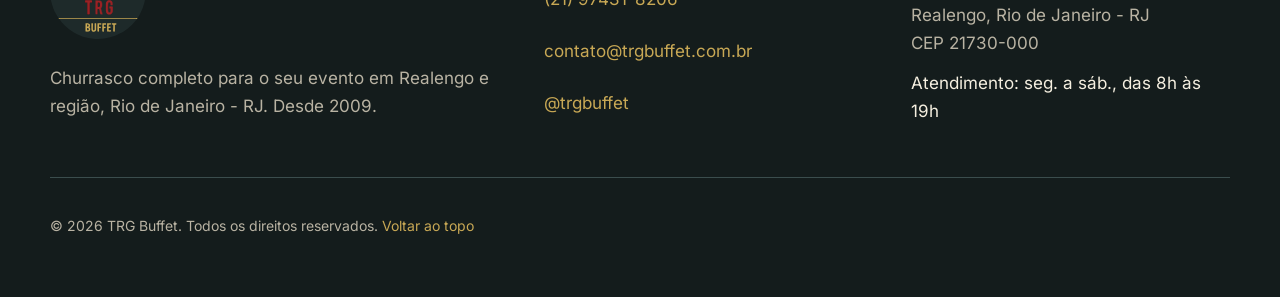
==== commit 85fdd7fd: "Adiciona mapa visual de bairros ligado às faixas de frete SVG estilizado com áreas clicáveis e focáv" ====
--- a/index.html
+++ b/index.html
@@ -369,7 +369,95 @@
       <div class="container">
         <p class="eyebrow">Onde a brasa chega</p>
         <h2 class="section__title" id="bairros-titulo">Bairros atendidos</h2>
-        <p class="section__lead">Saímos de Realengo e levamos o churrasco completo até você.</p>
+        <p class="section__lead">Saímos de Realengo e levamos o churrasco completo até você. Escolha a sua área no mapa para ver o frete.</p>
+        <div class="areamap">
+          <div class="areamap__fig">
+            <svg class="areamap__svg" viewBox="0 0 612 380" role="group" aria-label="Mapa estilizado da Zona Oeste do Rio de Janeiro com as áreas atendidas e as faixas de frete">
+              <defs>
+                <pattern id="sea" width="16" height="10" patternUnits="userSpaceOnUse"><path d="M0 5q4-4 8 0t8 0" fill="none" stroke="#c8a855" stroke-opacity=".12" stroke-width="1"/></pattern>
+              </defs>
+              <rect width="612" height="380" rx="20" class="areamap__sea"/>
+              <rect width="612" height="380" rx="20" fill="url(#sea)"/>
+              <g class="areamap__areas">
+            <g class="area area--oeste" data-area="Campo Grande" data-region="oeste" role="button" tabindex="0" aria-pressed="false" aria-label="Campo Grande">
+              <polygon points="30,120 120,120 140,200 70,215 20,190"/>
+              <text x="78" y="170" font-size="13">Campo Grande</text>
+            </g>
+            <g class="area area--realengo" data-area="Santíssimo" data-region="realengo" role="button" tabindex="0" aria-pressed="false" aria-label="Santíssimo">
+              <polygon points="70,215 140,200 130,255 60,270"/>
+              <text x="100" y="238" font-size="11">Santíssimo</text>
+            </g>
+            <g class="area area--oeste" data-area="Santa Cruz" data-region="oeste" role="button" tabindex="0" aria-pressed="false" aria-label="Santa Cruz">
+              <polygon points="60,270 130,255 215,270 190,350 70,340"/>
+              <text x="130" y="305" font-size="13">Santa Cruz</text>
+            </g>
+            <g class="area area--realengo" data-area="Bangu" data-region="realengo" role="button" tabindex="0" aria-pressed="false" aria-label="Bangu">
+              <polygon points="120,120 210,100 250,150 230,215 140,200"/>
+              <text x="188" y="165" font-size="14">Bangu</text>
+            </g>
+            <g class="area area--realengo" data-area="Senador Camará" data-region="realengo" role="button" tabindex="0" aria-pressed="false" aria-label="Senador Camará">
+              <polygon points="140,200 230,215 215,270 130,255"/>
+              <text x="178" y="238" font-size="9">Sen. Camará</text>
+            </g>
+            <g class="area area--realengo" data-area="Padre Miguel" data-region="realengo" role="button" tabindex="0" aria-pressed="false" aria-label="Padre Miguel">
+              <polygon points="210,100 290,90 310,140 250,150"/>
+              <text x="265" y="122" font-size="11">Padre Miguel</text>
+            </g>
+            <g class="area area--realengo" data-area="Realengo" data-region="realengo" role="button" tabindex="0" aria-pressed="false" aria-label="Realengo">
+              <polygon points="250,150 310,140 370,185 340,250 230,215"/>
+              <text x="302" y="198" font-size="15">Realengo</text>
+            </g>
+            <g class="area area--realengo" data-area="Jardim Sulacap" data-region="realengo" role="button" tabindex="0" aria-pressed="false" aria-label="Jardim Sulacap">
+              <polygon points="215,270 230,215 340,250 330,310 250,320"/>
+              <text x="284" y="280" font-size="11">Jardim Sulacap</text>
+            </g>
+            <g class="area area--realengo" data-area="Vila Militar" data-region="realengo" role="button" tabindex="0" aria-pressed="false" aria-label="Vila Militar">
+              <polygon points="290,90 370,70 380,120 310,140"/>
+              <text x="342" y="105" font-size="11">Vila Militar</text>
+            </g>
+            <g class="area area--realengo" data-area="Magalhães Bastos" data-region="realengo" role="button" tabindex="0" aria-pressed="false" aria-label="Magalhães Bastos">
+              <polygon points="310,140 380,120 420,170 370,185"/>
+              <text x="385" y="158" font-size="9">Mag. Bastos</text>
+            </g>
+            <g class="area area--realengo" data-area="Deodoro" data-region="realengo" role="button" tabindex="0" aria-pressed="false" aria-label="Deodoro">
+              <polygon points="370,70 450,60 470,120 380,120"/>
+              <text x="418" y="98" font-size="12">Deodoro</text>
+            </g>
+            <g class="area area--realengo" data-area="Campo dos Afonsos" data-region="realengo" role="button" tabindex="0" aria-pressed="false" aria-label="Campo dos Afonsos">
+              <polygon points="380,120 470,120 490,175 420,170"/>
+              <text x="438" y="148" font-size="9">Afonsos</text>
+            </g>
+            <g class="area area--realengo" data-area="Sulacap" data-region="realengo" role="button" tabindex="0" aria-pressed="false" aria-label="Sulacap">
+              <polygon points="370,185 420,170 450,225 400,270 340,250"/>
+              <text x="400" y="222" font-size="12">Sulacap</text>
+            </g>
+            <g class="area area--oeste" data-area="Jacarepaguá" data-region="oeste" role="button" tabindex="0" aria-pressed="false" aria-label="Jacarepaguá">
+              <polygon points="340,250 400,270 450,225 520,260 500,330 380,330 330,310"/>
+              <text x="425" y="292" font-size="13">Jacarepaguá</text>
+            </g>
+            <g class="area area--rj" data-area="Zona Norte e Centro" data-region="rj" role="button" tabindex="0" aria-pressed="false" aria-label="Zona Norte e Centro">
+              <polygon points="450,60 560,40 585,190 520,260 450,225 490,175 470,120"/>
+              <text x="528" y="140" font-size="11">Norte e Centro</text>
+            </g>
+            <g class="area area--rj" data-area="Barra e Zona Sul" data-region="rj" role="button" tabindex="0" aria-pressed="false" aria-label="Barra e Zona Sul">
+              <polygon points="520,260 585,190 592,335 500,340"/>
+              <text x="550" y="285" font-size="11">Barra / Sul</text>
+            </g>
+              </g>
+              <g class="areamap__pin" aria-hidden="true" transform="translate(302 176)">
+                <path d="M0 0c-9-12-14-18-14-26a14 14 0 0 1 28 0c0 8-5 14-14 26z" fill="#d22e29" stroke="#fbf6ea" stroke-width="2"/>
+                <circle cy="-26" r="5" fill="#fbf6ea"/>
+              </g>
+              <text x="22" y="360" class="areamap__sea-label" aria-hidden="true">Oceano Atlântico</text>
+            </svg>
+            <p class="areamap__status" role="status" aria-live="polite" data-map-status>Toque ou passe o mouse em uma área para ver o frete.</p>
+          </div>
+          <div class="areamap__side">
+            <h3 class="areamap__title">Faixas de frete</h3>
+            <ul class="areamap__zones" data-map-zones></ul>
+            <p class="areamap__note">Mapa ilustrativo, fora de escala. Valores por pessoa, somados ao preço-base.</p>
+          </div>
+        </div>
         <ul class="areas__list">
           <li class="areas__chip areas__chip--home">Realengo</li>
           <li class="areas__chip">Bangu</li>
--- a/css/style.css
+++ b/css/style.css
@@ -3159,3 +3159,199 @@
 .tabs__list:not(.is-animated)::before {
   transition: none;
 }
+
+/* Mapa de bairros */
+.areamap {
+  display: grid;
+  gap: var(--sp-6);
+  margin-block: var(--sp-7) var(--sp-6);
+}
+
+.areamap__fig {
+  min-width: 0;
+}
+
+.areamap__svg {
+  display: block;
+  width: 100%;
+  height: auto;
+  border-radius: 20px;
+  box-shadow: var(--sh-2);
+}
+
+.areamap__sea {
+  fill: #0f1717;
+}
+
+.areamap__sea-label {
+  font-family: var(--font-display);
+  font-size: 12px;
+  letter-spacing: 0.3em;
+  text-transform: uppercase;
+  fill: var(--ouro-700);
+  opacity: 0.8;
+}
+
+.area {
+  cursor: pointer;
+  outline: none;
+}
+
+.area polygon {
+  stroke: #0f1717;
+  stroke-width: 3;
+  stroke-linejoin: round;
+  transition: fill var(--transition), stroke var(--transition), transform var(--transition);
+}
+
+.area--realengo polygon { fill: #8f2a27; }
+.area--oeste polygon { fill: #8a7338; }
+.area--rj polygon { fill: #3b4d4d; }
+
+.area text {
+  font-family: var(--font-display);
+  font-weight: 500;
+  letter-spacing: 0.04em;
+  text-anchor: middle;
+  text-transform: uppercase;
+  fill: var(--creme-50);
+  pointer-events: none;
+}
+
+.area:hover polygon,
+.area:focus-visible polygon {
+  stroke: var(--ouro-400);
+  stroke-width: 4;
+}
+
+.area--realengo:hover polygon,
+.area--realengo:focus-visible polygon { fill: #b0332f; }
+.area--oeste:hover polygon,
+.area--oeste:focus-visible polygon { fill: #a98d46; }
+.area--rj:hover polygon,
+.area--rj:focus-visible polygon { fill: #4d6565; }
+
+.area.is-selected polygon {
+  stroke: var(--ouro-400);
+  stroke-width: 4;
+  fill-opacity: 1;
+}
+
+.area:focus-visible polygon {
+  stroke: #fff;
+  stroke-dasharray: 8 5;
+}
+
+.areamap__status {
+  min-height: 3em;
+  margin-top: var(--sp-3);
+  font-size: var(--fs-small);
+  color: var(--texto-claro);
+}
+
+.areamap__status a {
+  color: var(--ouro-400);
+  font-weight: 600;
+}
+
+.areamap__title {
+  margin-bottom: var(--sp-3);
+  font-size: 1.125rem;
+  letter-spacing: 0.1em;
+  text-transform: uppercase;
+  color: var(--ouro-400);
+}
+
+.areamap__zones {
+  display: grid;
+  gap: var(--sp-3);
+}
+
+.zone {
+  display: grid;
+  grid-template-columns: 14px minmax(0, 1fr);
+  gap: var(--sp-3);
+  padding: var(--sp-4);
+  background: var(--carvao-700);
+  border: 1px solid var(--carvao-600);
+  border-radius: var(--r-md);
+  transition: border-color var(--transition);
+}
+
+.zone.is-selected {
+  border-color: var(--ouro-500);
+  box-shadow: var(--sh-ouro);
+}
+
+.zone__swatch {
+  width: 14px;
+  height: 14px;
+  margin-top: 5px;
+  border-radius: 4px;
+}
+
+.zone--realengo .zone__swatch { background: #b0332f; }
+.zone--oeste .zone__swatch { background: #a98d46; }
+.zone--rj .zone__swatch { background: #4d6565; }
+
+.zone__body {
+  display: grid;
+  gap: 2px;
+}
+
+.zone__name {
+  font-family: var(--font-display);
+  font-weight: 600;
+  font-size: 1.0625rem;
+  letter-spacing: 0.04em;
+  text-transform: uppercase;
+}
+
+.zone__fee {
+  font-weight: 600;
+  color: var(--ouro-400);
+}
+
+.zone__areas {
+  font-size: var(--fs-small);
+  color: var(--texto-suave);
+}
+
+.zone__btn {
+  grid-column: 2;
+  justify-self: start;
+  min-height: 44px;
+  margin-top: var(--sp-2);
+  padding: 0 18px;
+  font-weight: 600;
+  color: var(--ouro-400);
+  background: transparent;
+  border: 1.5px solid var(--ouro-500);
+  border-radius: var(--r-pill);
+  transition: background-color var(--transition), color var(--transition);
+}
+
+.zone__btn:hover {
+  background: var(--ouro-500);
+  color: var(--carvao-900);
+}
+
+.areamap__note {
+  margin-top: var(--sp-3);
+  font-size: 0.8125rem;
+  color: var(--texto-suave);
+}
+
+@media (max-width: 639px) {
+  /* nomes não cabem no mapa pequeno: o status e a lista de faixas trazem a informação */
+  .area text {
+    display: none;
+  }
+}
+
+@media (min-width: 900px) {
+  .areamap {
+    grid-template-columns: minmax(0, 1.5fr) minmax(280px, 1fr);
+    align-items: start;
+  }
+}
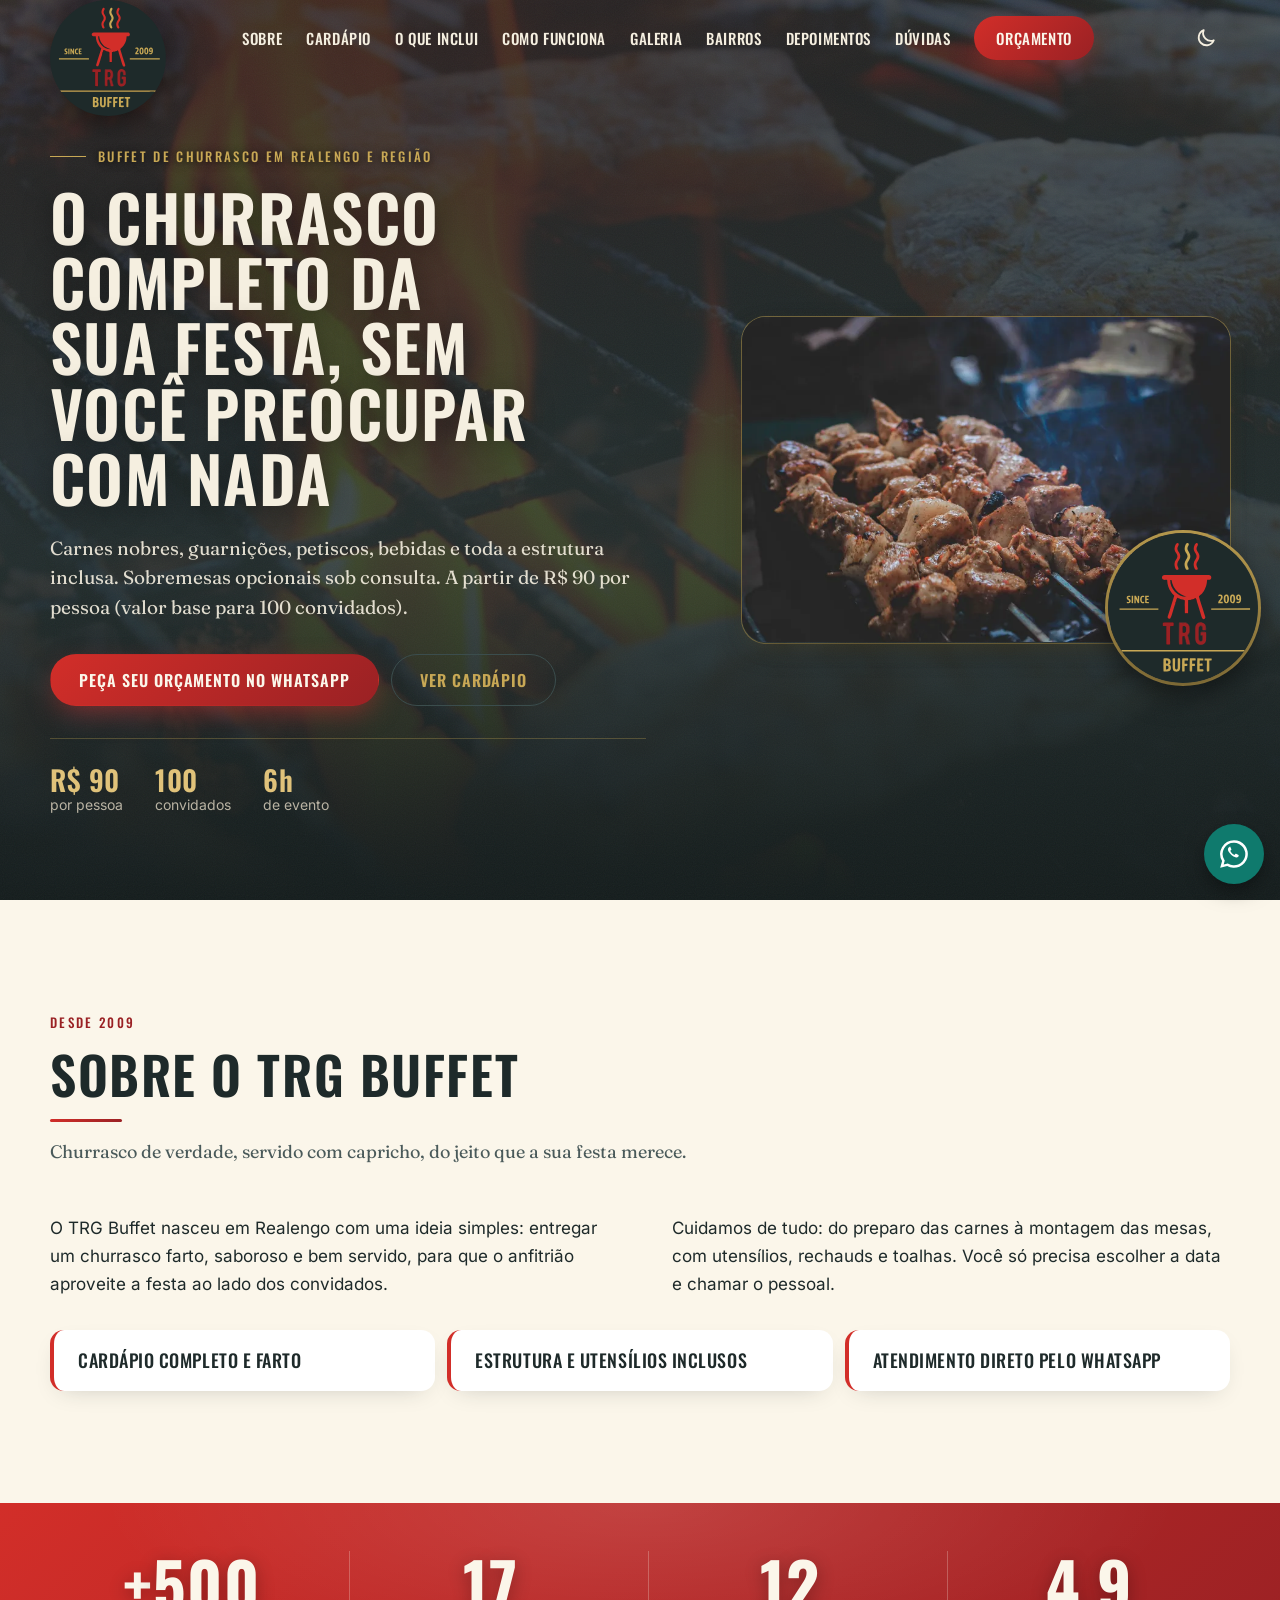
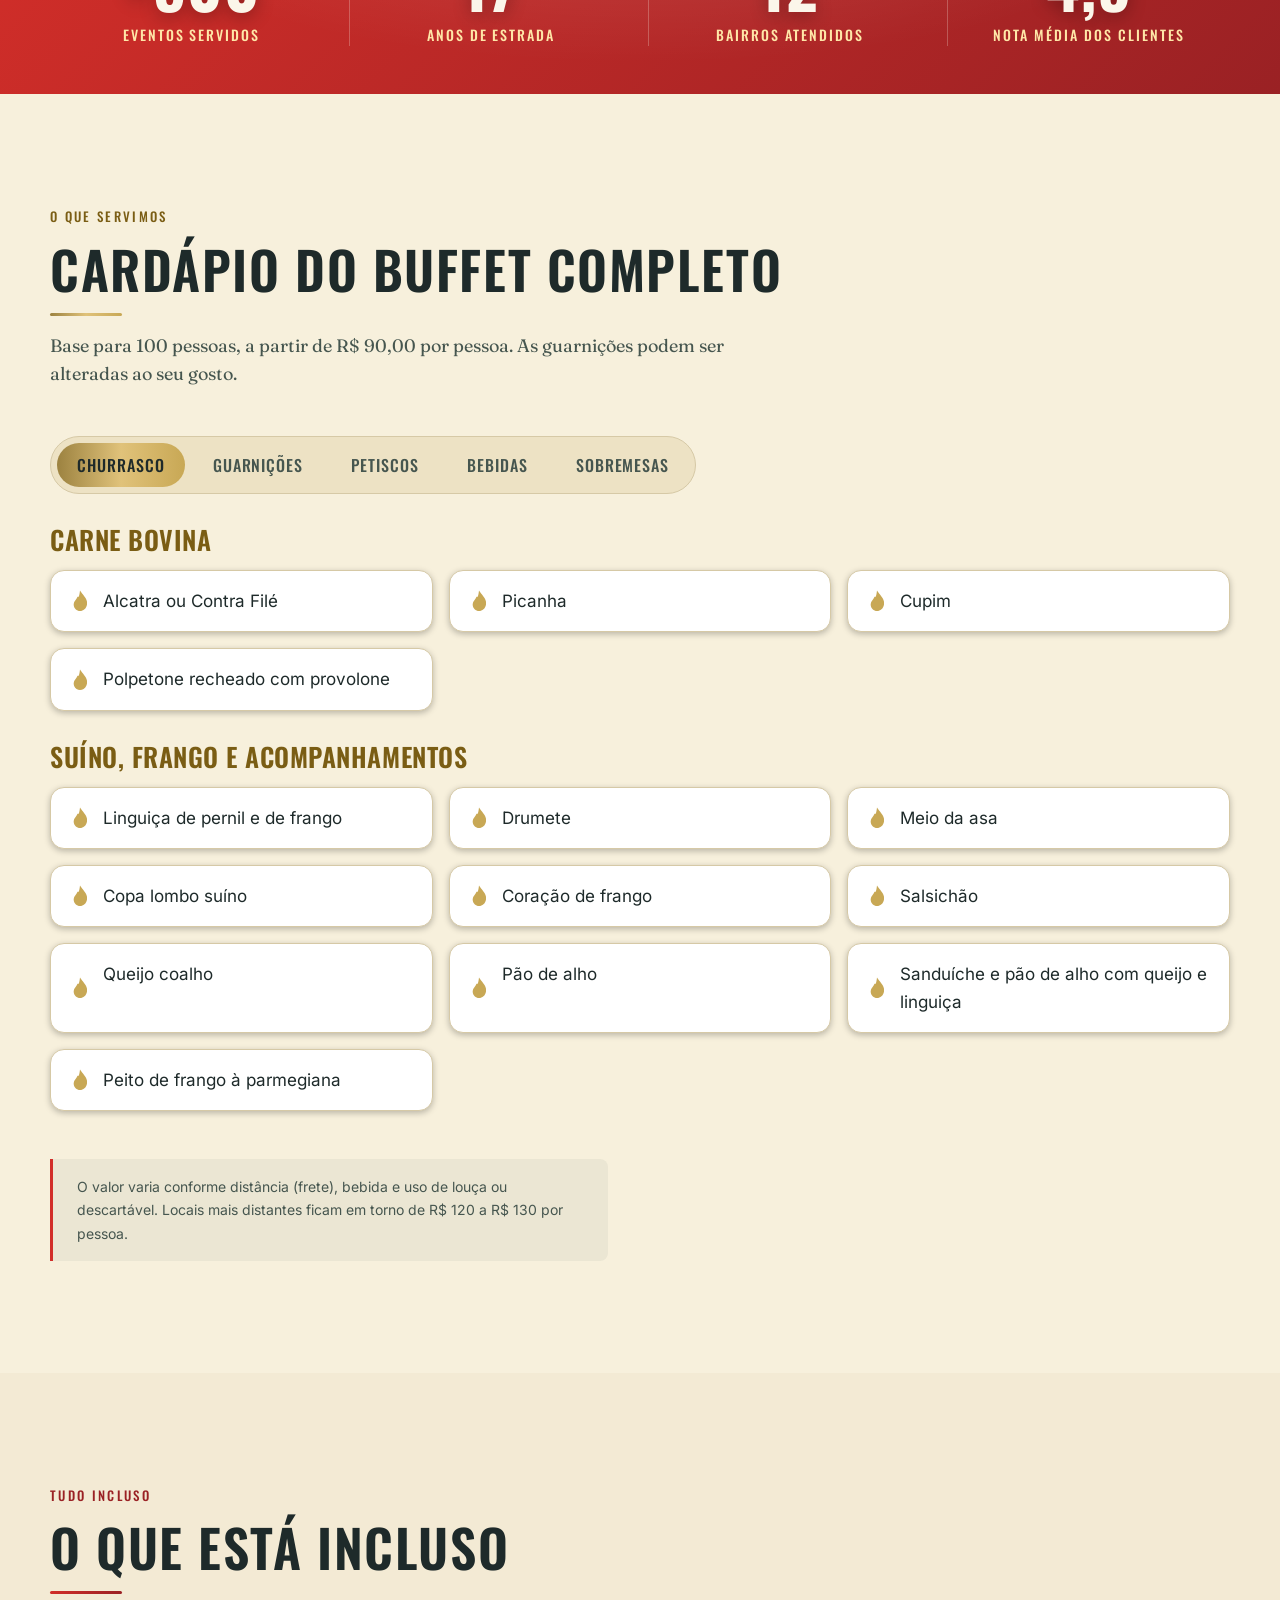
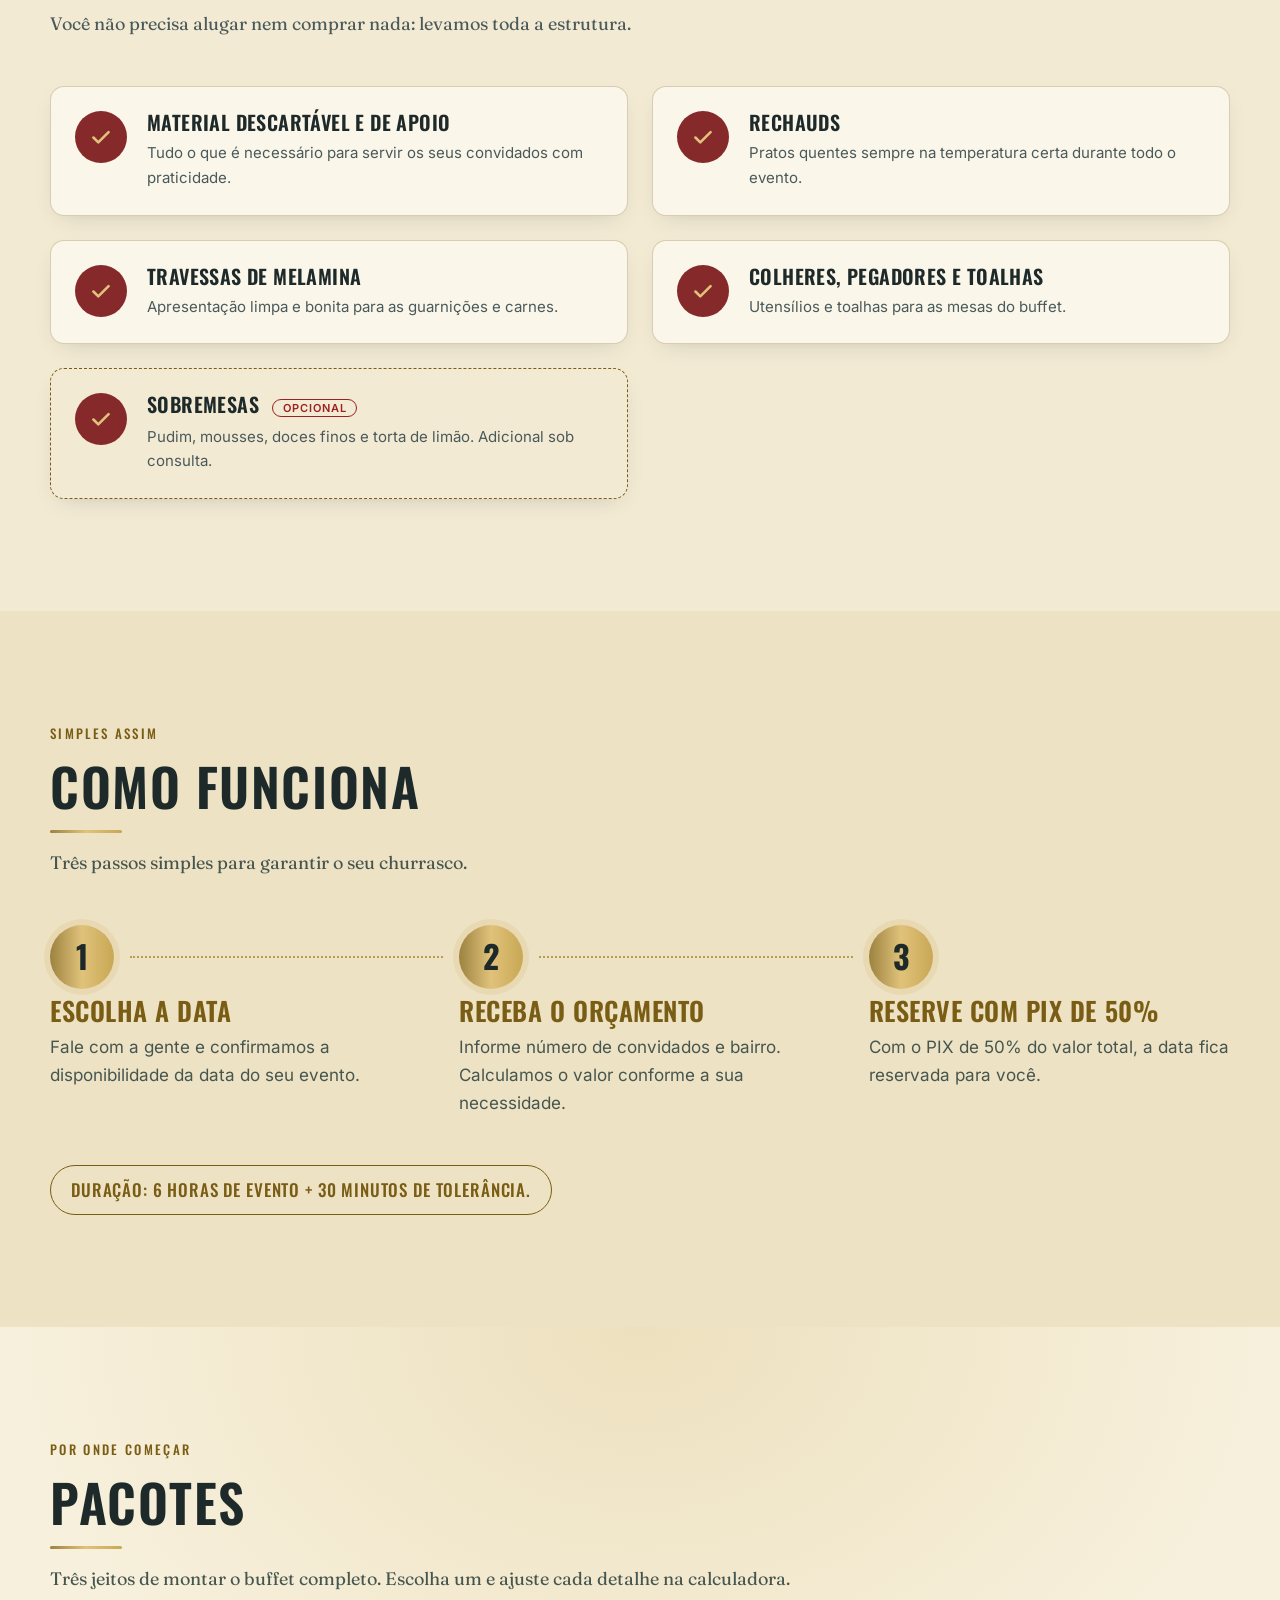
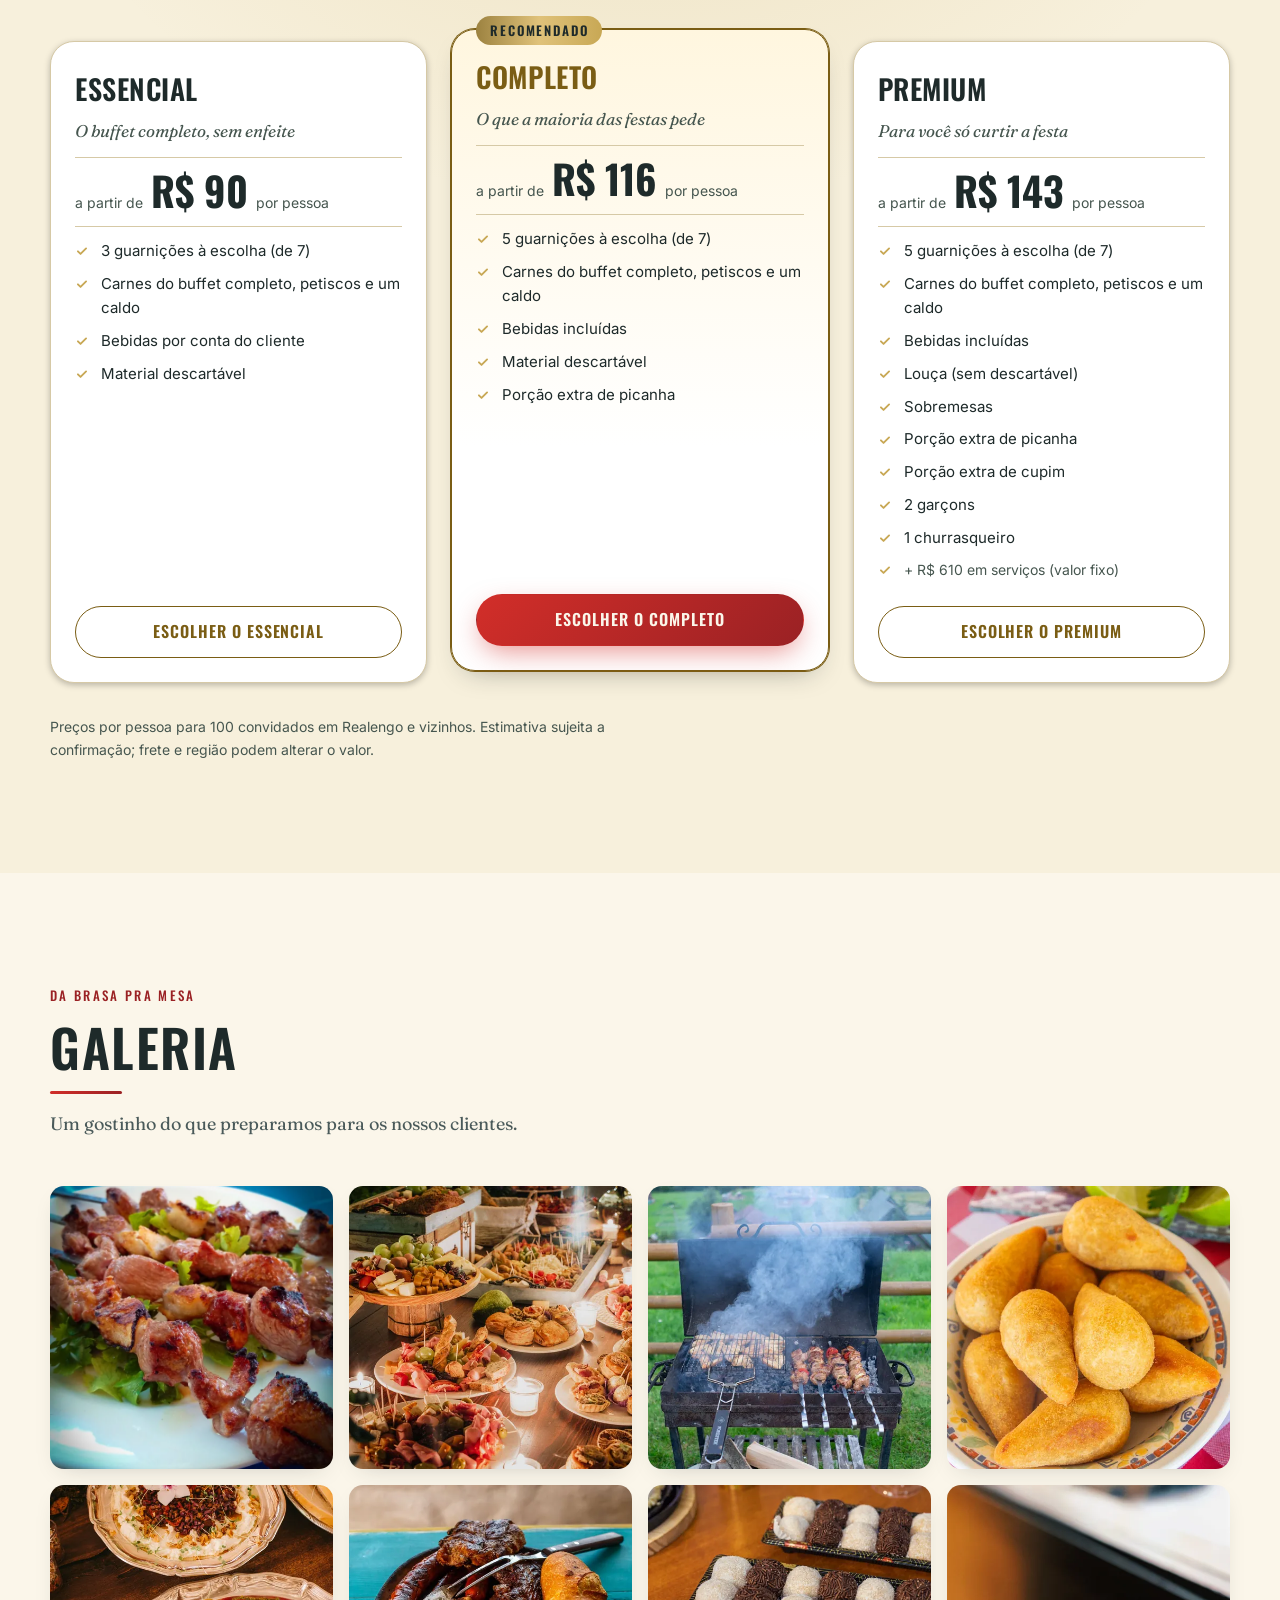
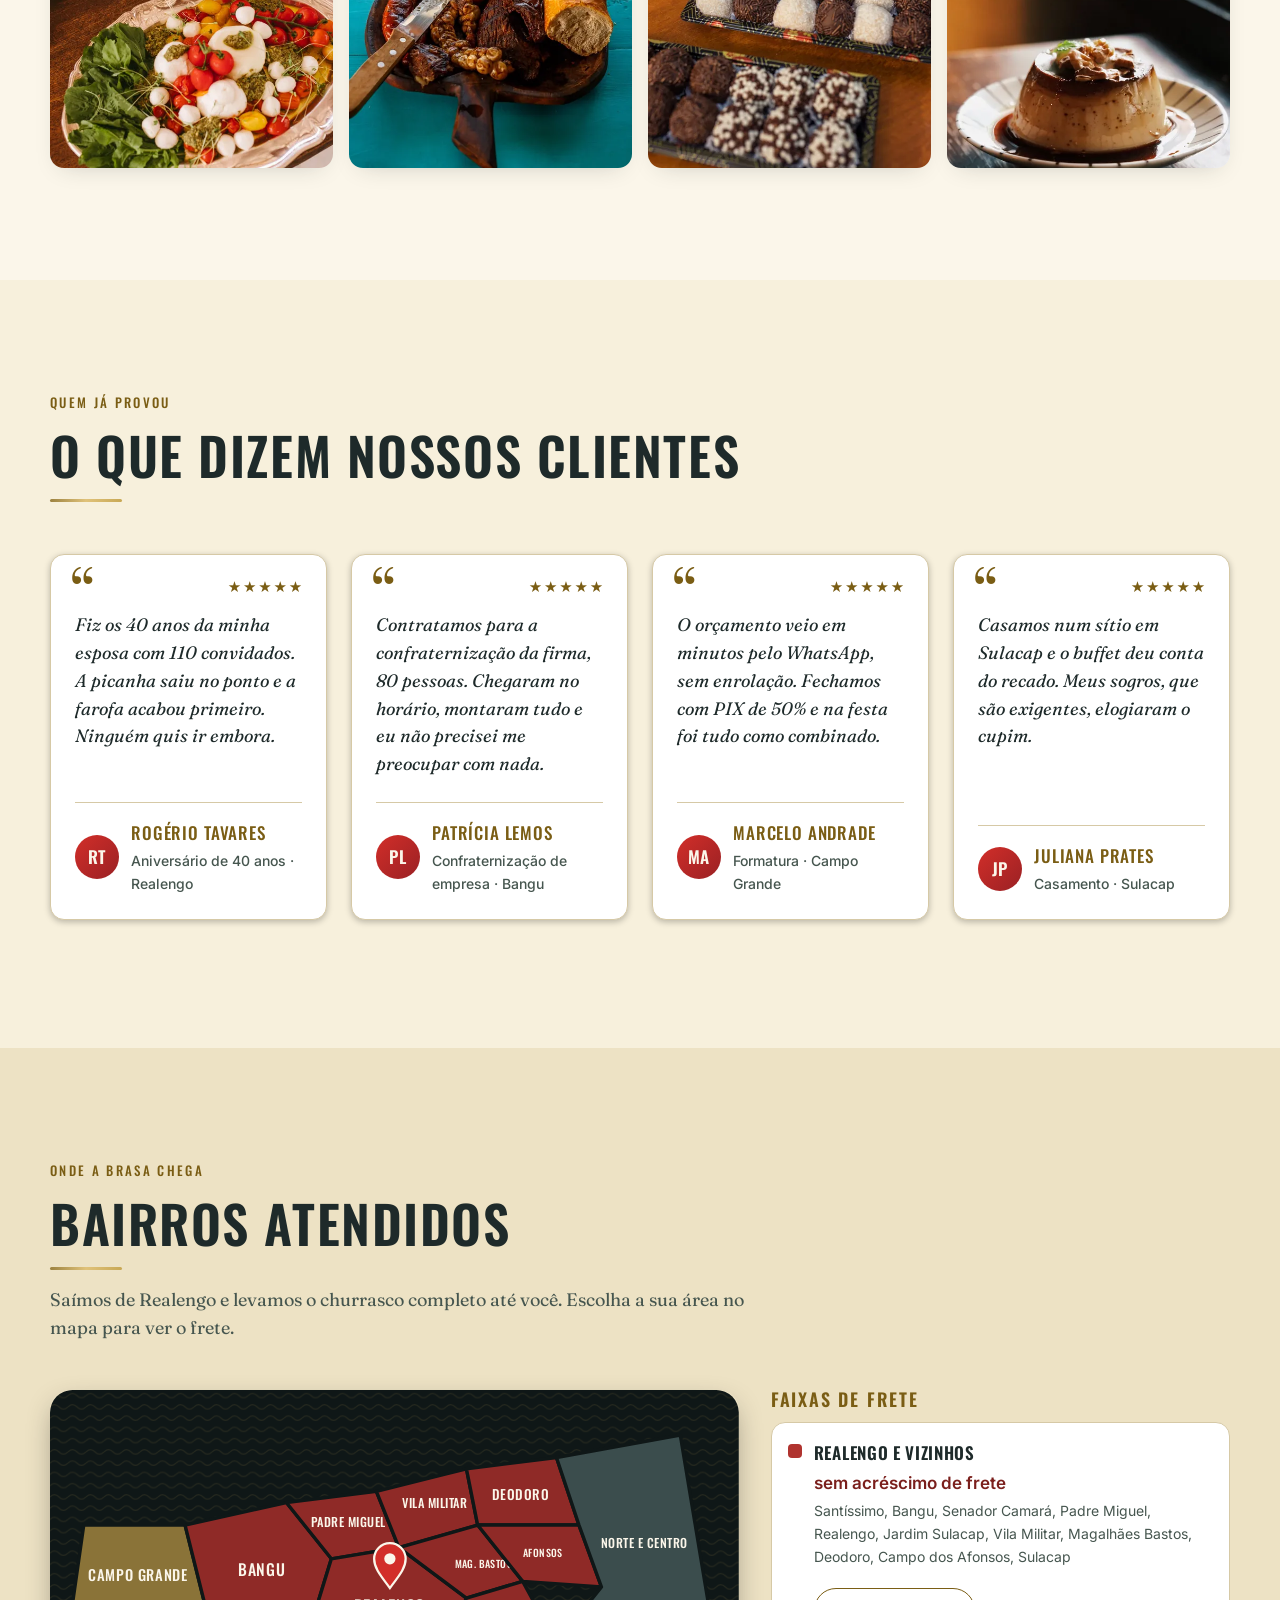
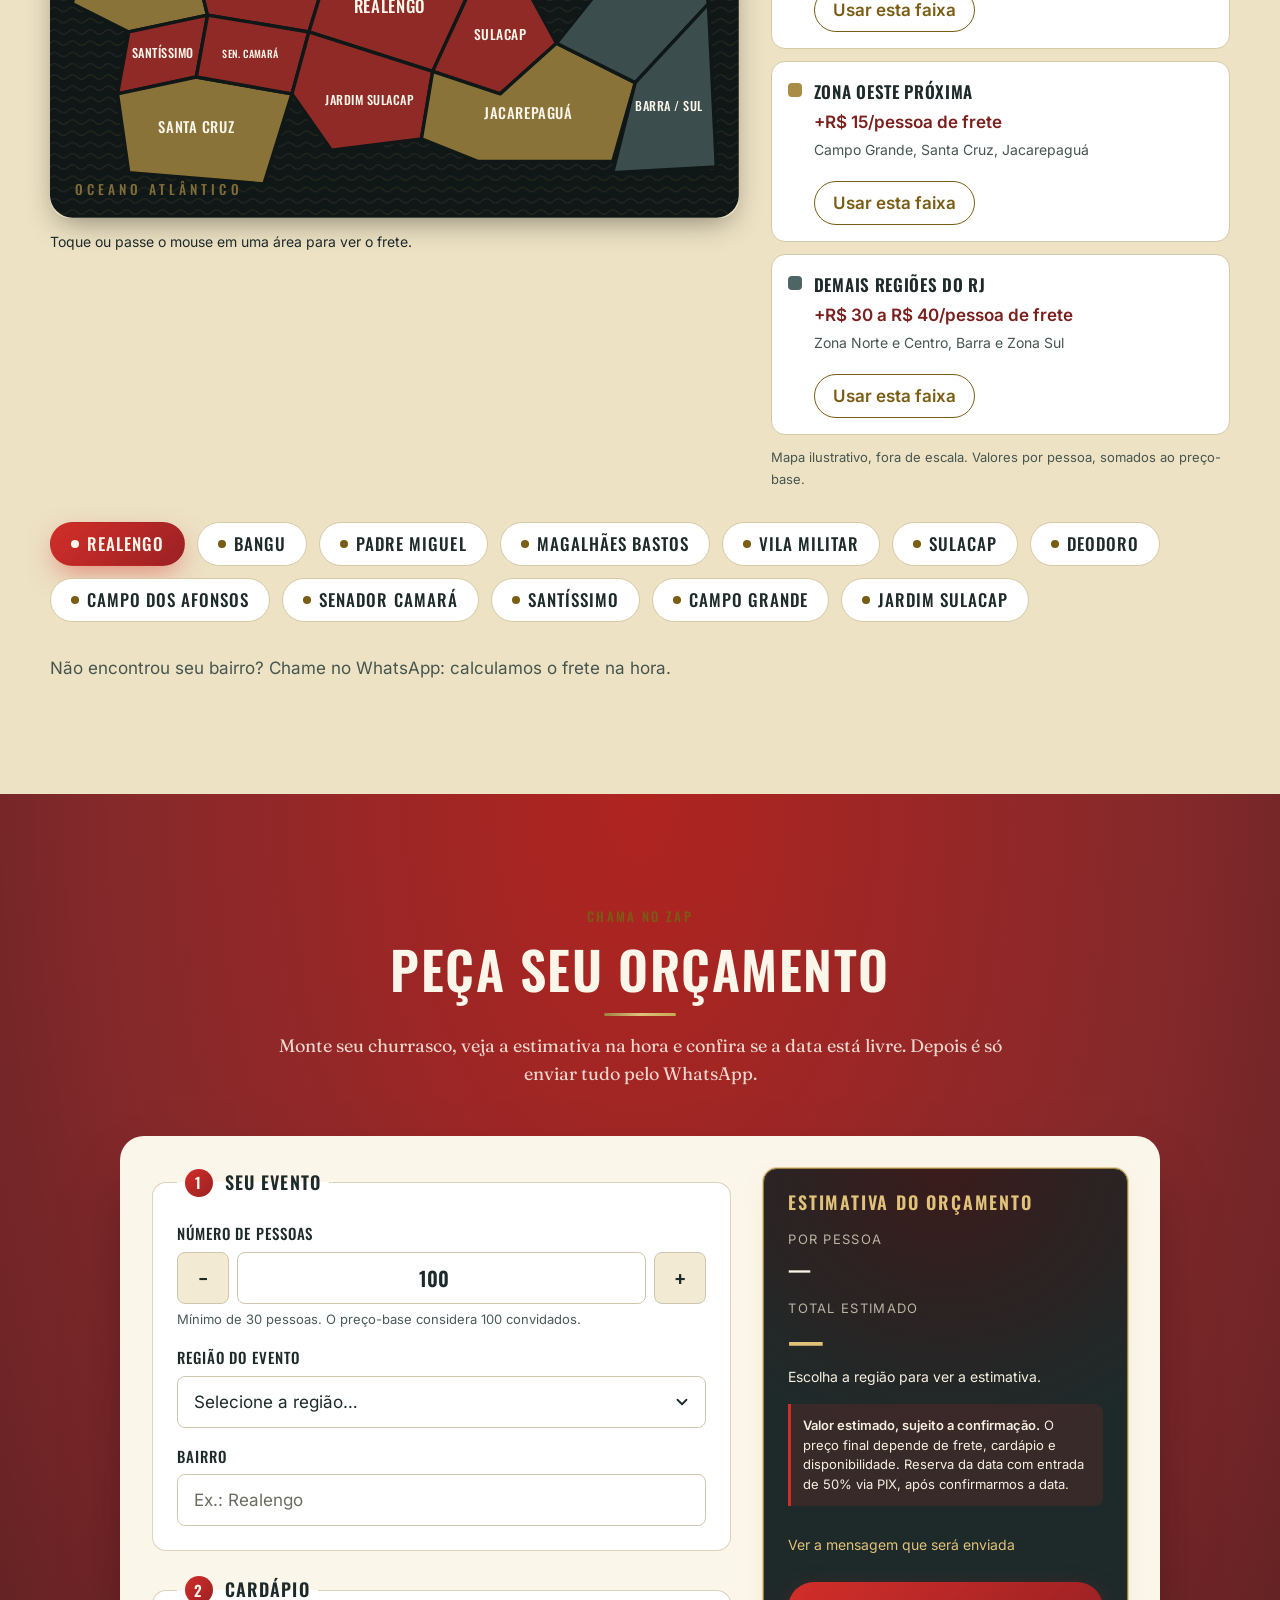
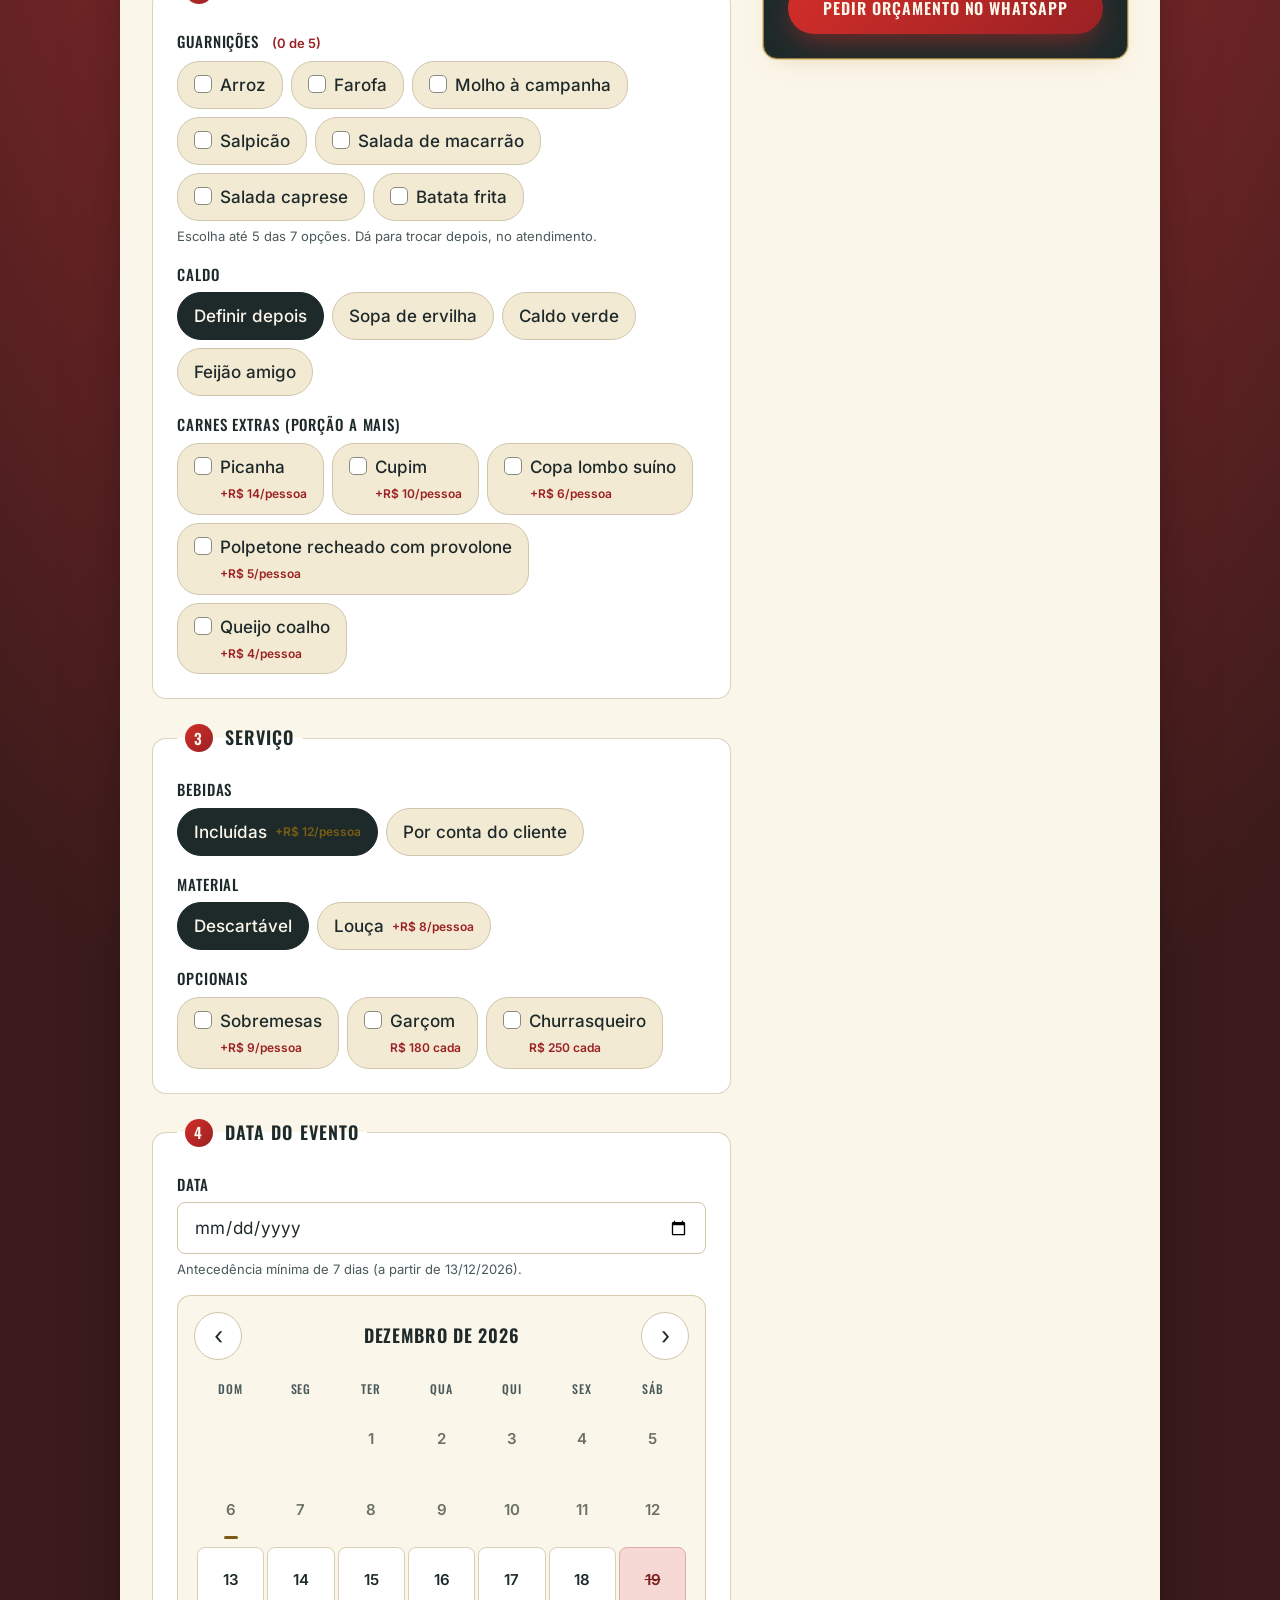
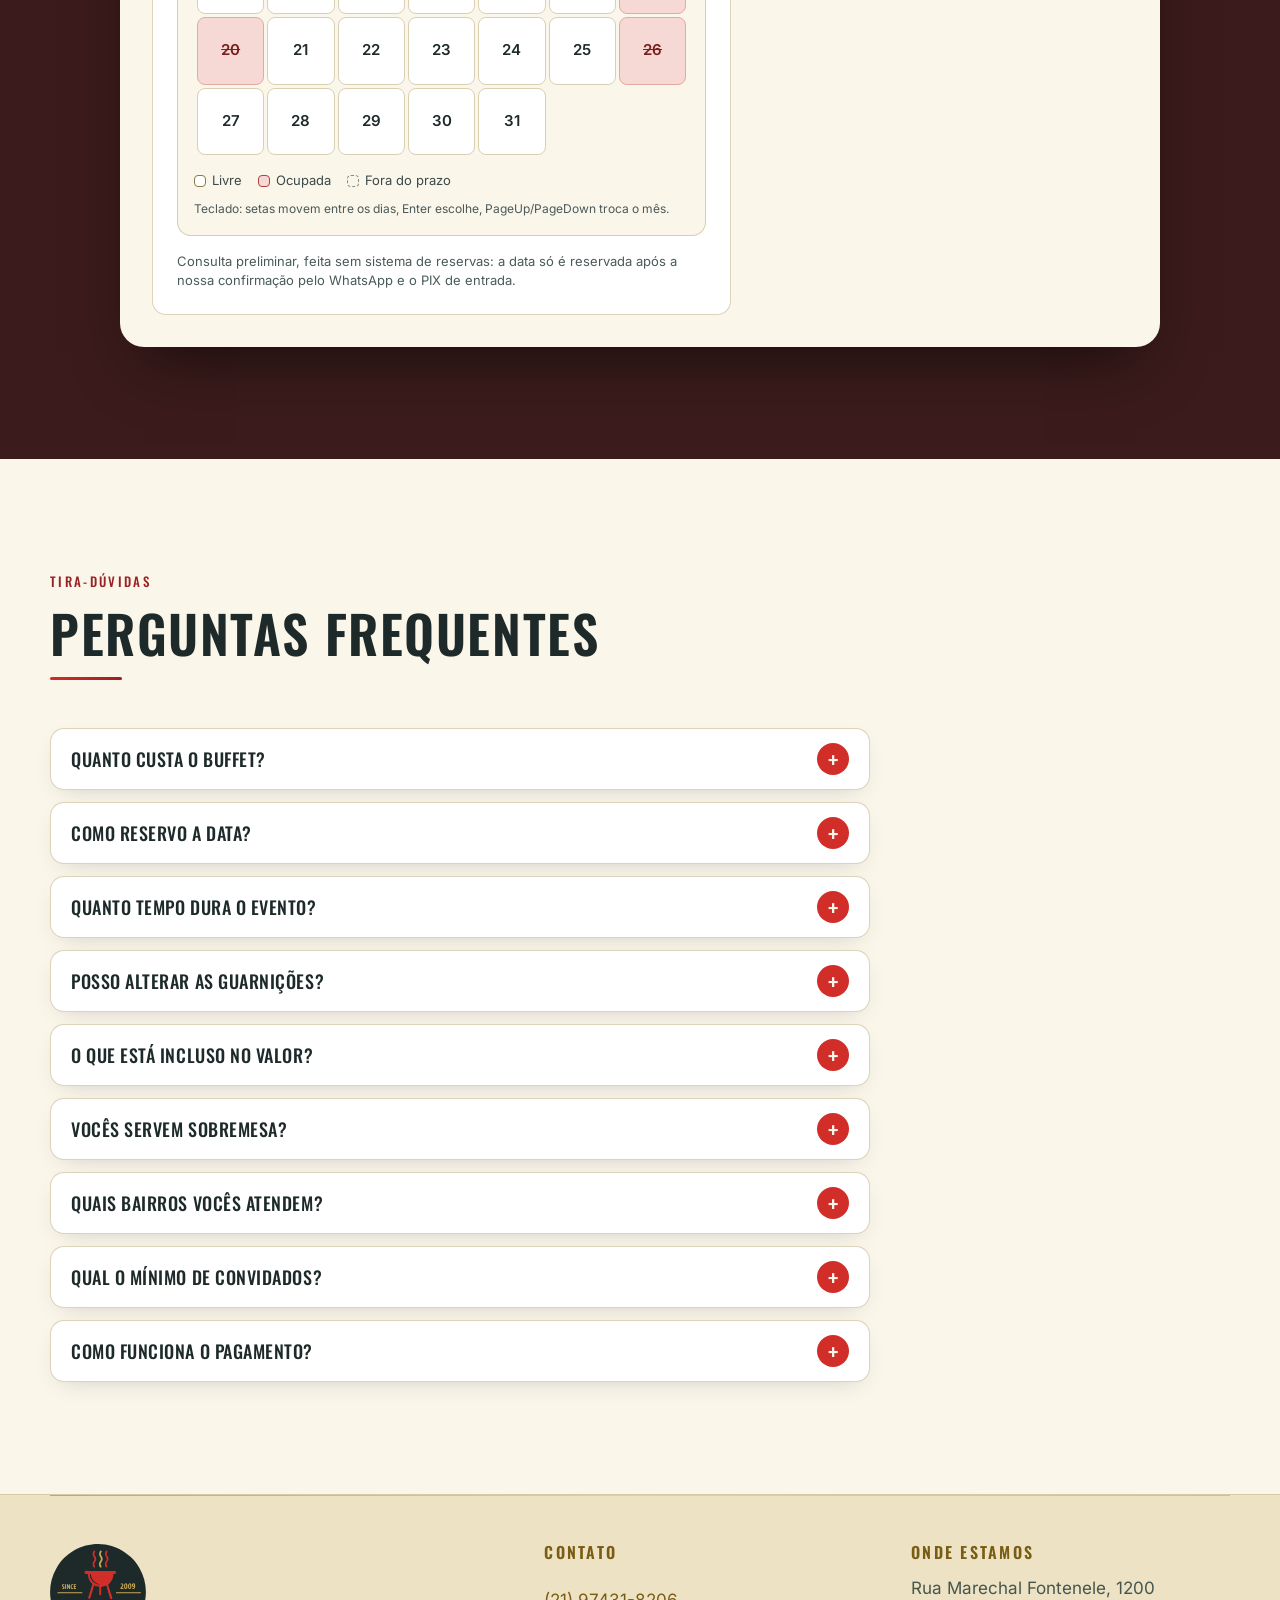
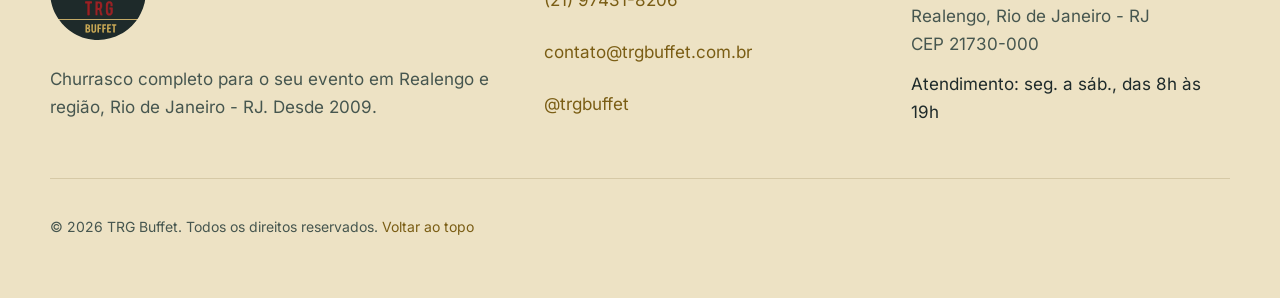
==== commit 6c379213: "Adiciona modo claro/escuro com toggle no header Segue prefers-color-scheme na 1ª visita, salva a esc" ====
--- a/index.html
+++ b/index.html
@@ -26,7 +26,21 @@
   <link rel="apple-touch-icon" href="assets/img/apple-touch-icon.png">
   <link rel="manifest" href="manifest.webmanifest">
   <meta name="apple-mobile-web-app-title" content="TRG Buffet">
-  <script>document.documentElement.classList.add("js")</script>
+  <meta name="color-scheme" content="dark light">
+  <script>
+    /* tema antes da 1ª pintura (sem flash): preferência salva > preferência do sistema */
+    (function () {
+      var d = document.documentElement, t = "dark";
+      d.classList.add("js");
+      try {
+        var s = localStorage.getItem("trg-theme");
+        t = (s === "light" || s === "dark") ? s : (window.matchMedia("(prefers-color-scheme: light)").matches ? "light" : "dark");
+      } catch (e) {}
+      d.setAttribute("data-theme", t);
+      var m = document.querySelector('meta[name="theme-color"]');
+      if (m) m.setAttribute("content", t === "light" ? "#F7F0DC" : "#1E2A2A");
+    })();
+  </script>
   <link rel="preload" href="assets/fonts/oswald-latin.woff2" as="font" type="font/woff2" crossorigin>
   <link rel="preload" href="assets/fonts/inter-latin.woff2" as="font" type="font/woff2" crossorigin>
   <link rel="preload" href="assets/fonts/fraunces-latin.woff2" as="font" type="font/woff2" crossorigin>
@@ -81,9 +95,16 @@
       <a class="header__brand" href="#topo" aria-label="TRG Buffet - início">
         <img class="header__logo" src="assets/img/logo-trg-buffet.svg" alt="TRG Buffet" width="116" height="116">
       </a>
-      <button class="header__toggle" type="button" aria-expanded="false" aria-controls="menu-principal">
-        <span class="visually-hidden">Abrir menu</span>
-      </button>
+      <div class="header__tools">
+        <button class="theme-toggle" type="button" aria-pressed="false" data-theme-toggle>
+          <svg class="theme-toggle__sun" viewBox="0 0 24 24" fill="none" stroke="currentColor" stroke-width="2" stroke-linecap="round" aria-hidden="true"><circle cx="12" cy="12" r="4"/><path d="M12 2v2M12 20v2M4.9 4.9l1.4 1.4M17.7 17.7l1.4 1.4M2 12h2M20 12h2M4.9 19.1l1.4-1.4M17.7 6.3l1.4-1.4"/></svg>
+          <svg class="theme-toggle__moon" viewBox="0 0 24 24" fill="none" stroke="currentColor" stroke-width="2" stroke-linecap="round" stroke-linejoin="round" aria-hidden="true"><path d="M20.5 14.5A8.5 8.5 0 0 1 9.5 3.5a8.500 8.500 0 1 0 11 11z"/></svg>
+          <span class="visually-hidden" data-theme-label>Tema claro</span>
+        </button>
+        <button class="header__toggle" type="button" aria-expanded="false" aria-controls="menu-principal">
+          <span class="visually-hidden">Abrir menu</span>
+        </button>
+      </div>
       <nav class="nav" id="menu-principal" aria-label="Principal">
         <ul class="nav__list">
           <li><a class="nav__link" href="#sobre">Sobre</a></li>
--- a/css/style.css
+++ b/css/style.css
@@ -3355,3 +3355,187 @@
     align-items: start;
   }
 }
+
+/* ==========================================================================
+   22. Toggle de tema + tema claro (creme)
+   O tema escuro é o padrão (seções escuras alternadas com seções creme).
+   No tema claro as seções escuras viram creme; hero, barra inferior, resumo da
+   calculadora e lightbox continuam escuros (foto/estética), com tokens restaurados.
+   ========================================================================== */
+.header__tools {
+  display: flex;
+  align-items: center;
+  gap: var(--sp-1);
+  position: relative;
+  z-index: 2;
+}
+
+.theme-toggle {
+  display: grid;
+  place-items: center;
+  width: 48px;
+  height: 48px;
+  padding: 0;
+  color: var(--texto-claro);
+  background: transparent;
+  border: 0;
+  border-radius: 50%;
+  transition: background-color var(--transition), color var(--transition);
+}
+
+.theme-toggle:hover {
+  color: var(--ouro-400);
+  background: rgba(255, 255, 255, 0.08);
+}
+
+.theme-toggle svg {
+  grid-area: 1 / 1;
+  width: 22px;
+  height: 22px;
+  transition: opacity 250ms var(--ease), transform 400ms var(--ease);
+}
+
+/* no escuro mostra o sol (ação: ir pro claro); no claro mostra a lua */
+.theme-toggle__moon { opacity: 0; transform: rotate(-60deg) scale(0.6); }
+html[data-theme="light"] .theme-toggle__sun { opacity: 0; transform: rotate(60deg) scale(0.6); }
+html[data-theme="light"] .theme-toggle__moon { opacity: 1; transform: none; }
+
+@media (min-width: 1024px) {
+  .nav { order: 2; }
+  .header__tools { order: 3; margin-left: var(--sp-3); }
+}
+
+html[data-theme="light"] {
+  color-scheme: light;
+  --texto-claro: #1e2a2a;
+  --texto-suave: #46564f;
+  --carvao-900: #ede2c4;
+  --carvao-800: #f7f0dc;
+  --carvao-700: #ffffff;
+  --carvao-600: #d6c9a6;
+  --ouro-400: #7a5d14;
+  --ouro-500: #7a5d14;
+  --ouro-700: #7a5d14;
+}
+
+/* superfícies que permanecem escuras: restauram os tokens originais */
+html[data-theme="light"] :is(.hero, .dock, .summary, .lightbox, .header, .whatsapp-float, .areamap__svg) {
+  --texto-claro: #f5efe0;
+  --texto-suave: #b9b3a3;
+  --carvao-900: #141c1c;
+  --carvao-800: #1e2a2a;
+  --carvao-700: #2a3939;
+  --carvao-600: #3b4d4d;
+  --ouro-400: #e0c27a;
+  --ouro-500: #c8a855;
+  --ouro-700: #9c8240;
+}
+
+/* header rolado: faixa creme com texto escuro */
+html[data-theme="light"] .header.is-scrolled {
+  --texto-claro: #1e2a2a;
+  --ouro-400: #7a5d14;
+}
+
+html[data-theme="light"] .header::before {
+  background: rgba(247, 240, 220, 0.92);
+  box-shadow: 0 6px 24px -12px rgba(30, 42, 42, 0.35);
+}
+
+html[data-theme="light"] .header:not(.is-scrolled)::before {
+  background: transparent;
+}
+
+/* gaveta do menu mobile: segue escura nos dois temas */
+@media (max-width: 1023px) {
+  html[data-theme="light"] .nav {
+    --texto-claro: #f5efe0;
+    --carvao-600: #3b4d4d;
+    --ouro-400: #e0c27a;
+  }
+
+  html[data-theme="light"] .header__toggle[aria-expanded="true"]::before,
+  html[data-theme="light"] .header__toggle[aria-expanded="true"]::after {
+    background: #f5efe0;
+  }
+
+  html[data-theme="light"] .header:has(.header__toggle[aria-expanded="true"]) .theme-toggle {
+    color: #f5efe0;
+  }
+}
+
+/* textos que ficavam sobre ouro/vermelho e dependiam de token escuro */
+html[data-theme="light"] .tabs__tab[aria-selected="true"],
+html[data-theme="light"] .pack__badge,
+html[data-theme="light"] .steps__item::before {
+  color: #1e2a2a;
+}
+
+html[data-theme="light"] .areas__chip--home {
+  color: var(--creme-50);
+}
+
+html[data-theme="light"] .pack--rec {
+  background: linear-gradient(180deg, #fff6df 0%, #ffffff 65%);
+}
+
+html[data-theme="light"] .whatsapp-float::before {
+  background: #1e2a2a;
+  border-color: #3b4d4d;
+}
+
+html[data-theme="light"] .menu__price-note {
+  background: rgba(30, 42, 42, 0.05);
+}
+
+html[data-theme="light"] .tabs__list,
+html[data-theme="light"] .hero .btn--ghost {
+  border-color: var(--carvao-600);
+}
+
+html[data-theme="light"] .steps__item:not(:last-child)::after {
+  border-color: #b79d52;
+}
+
+html[data-theme="light"] .menu__note {
+  border-color: #7a5d14;
+}
+
+html[data-theme="light"] .numbers,
+html[data-theme="light"] .quote {
+  --texto-claro: #f5efe0;
+}
+
+html[data-theme="light"] .footer {
+  border-top: 1px solid var(--carvao-600);
+}
+
+html[data-theme="light"] .areas__chip:hover,
+html[data-theme="light"] .zone__btn:hover {
+  color: var(--creme-50);
+  background: var(--brasa-700);
+  border-color: var(--brasa-700);
+}
+
+html[data-theme="light"] .zone__fee,
+html[data-theme="light"] .areamap__status a {
+  color: #7a1f1c;
+}
+
+html[data-theme="light"] .zone.is-selected,
+html[data-theme="light"] .pack--rec {
+  box-shadow: 0 0 0 1px #7a5d14, 0 12px 28px -14px rgba(30, 42, 42, 0.4);
+}
+
+.pack__price strong {
+  color: var(--texto-claro);
+}
+
+/* o color herdado do body vem do tema claro: restaura nas superfícies que seguem escuras */
+html[data-theme="light"] :is(.hero, .dock, .summary, .lightbox) {
+  color: var(--texto-claro);
+}
+
+html[data-theme="light"] .packs {
+  background-image: radial-gradient(70% 60% at 50% 0%, rgba(200, 168, 85, 0.22), transparent 70%);
+}
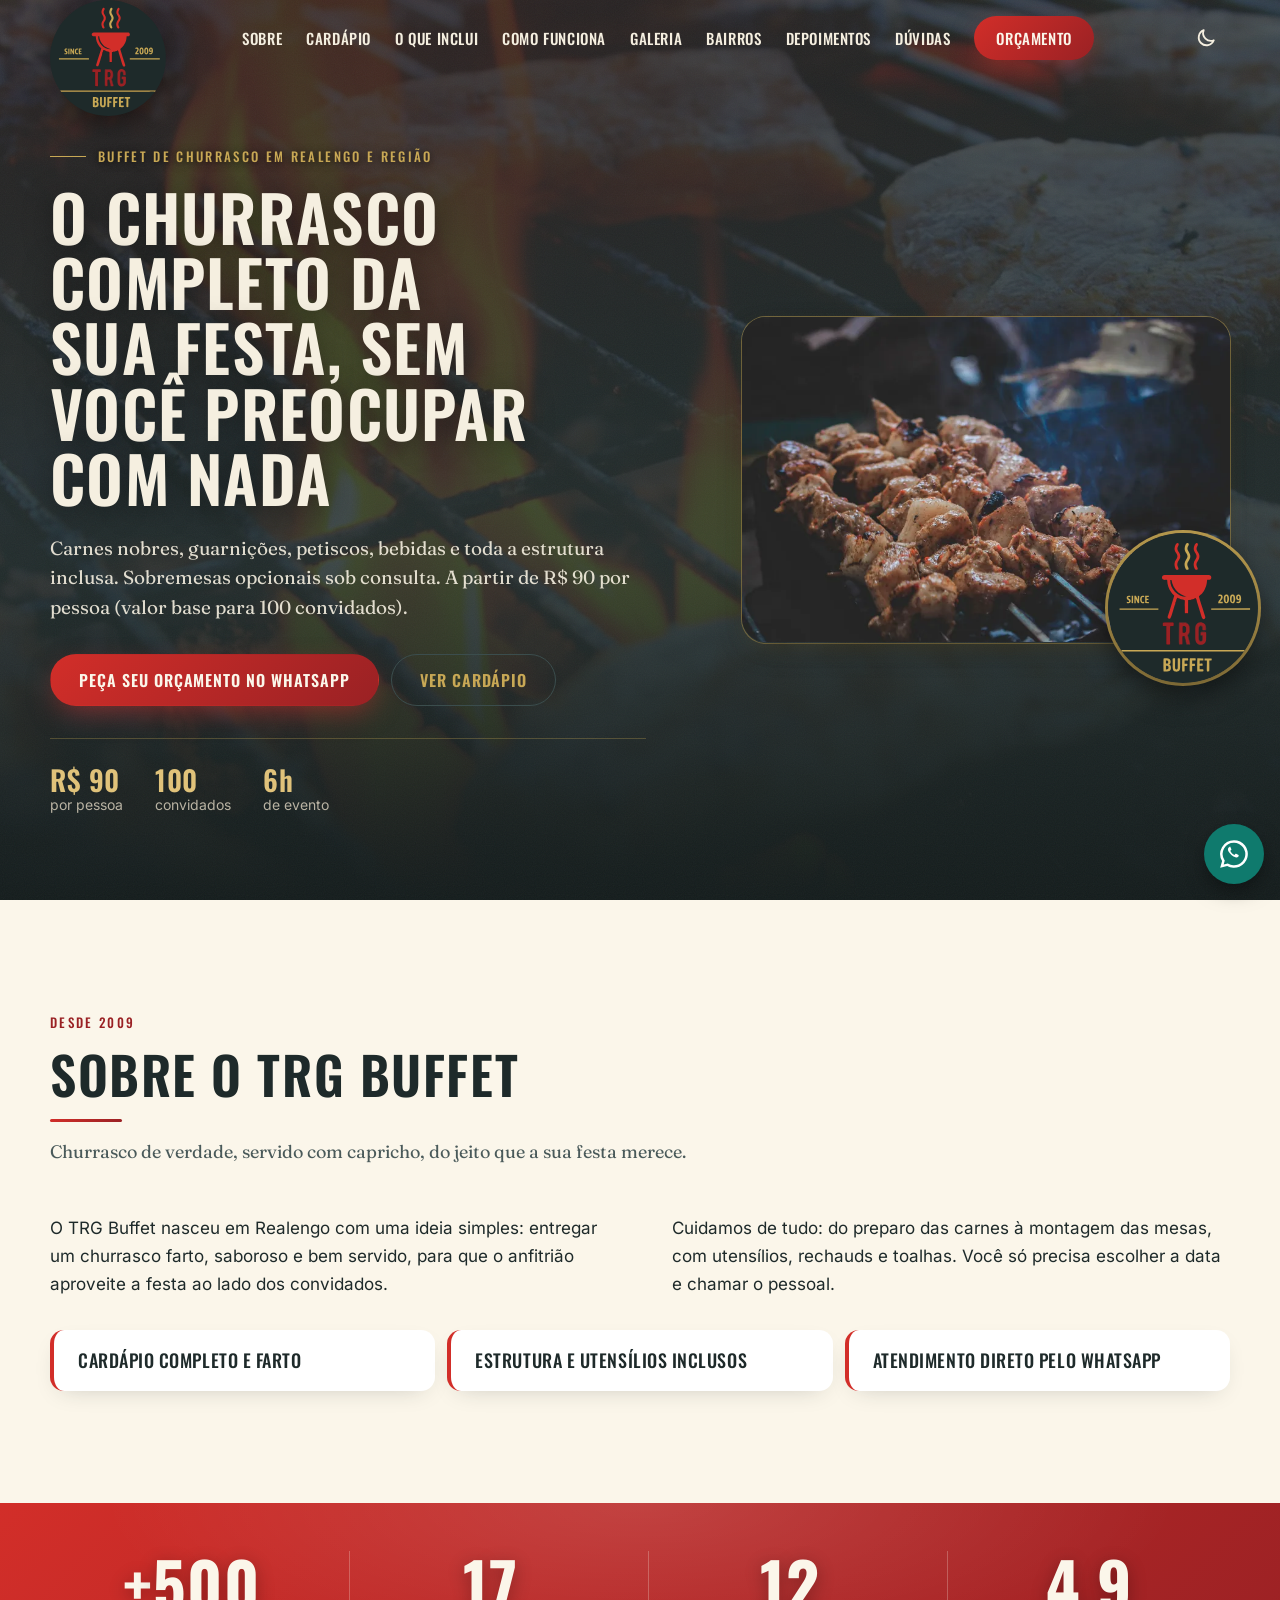
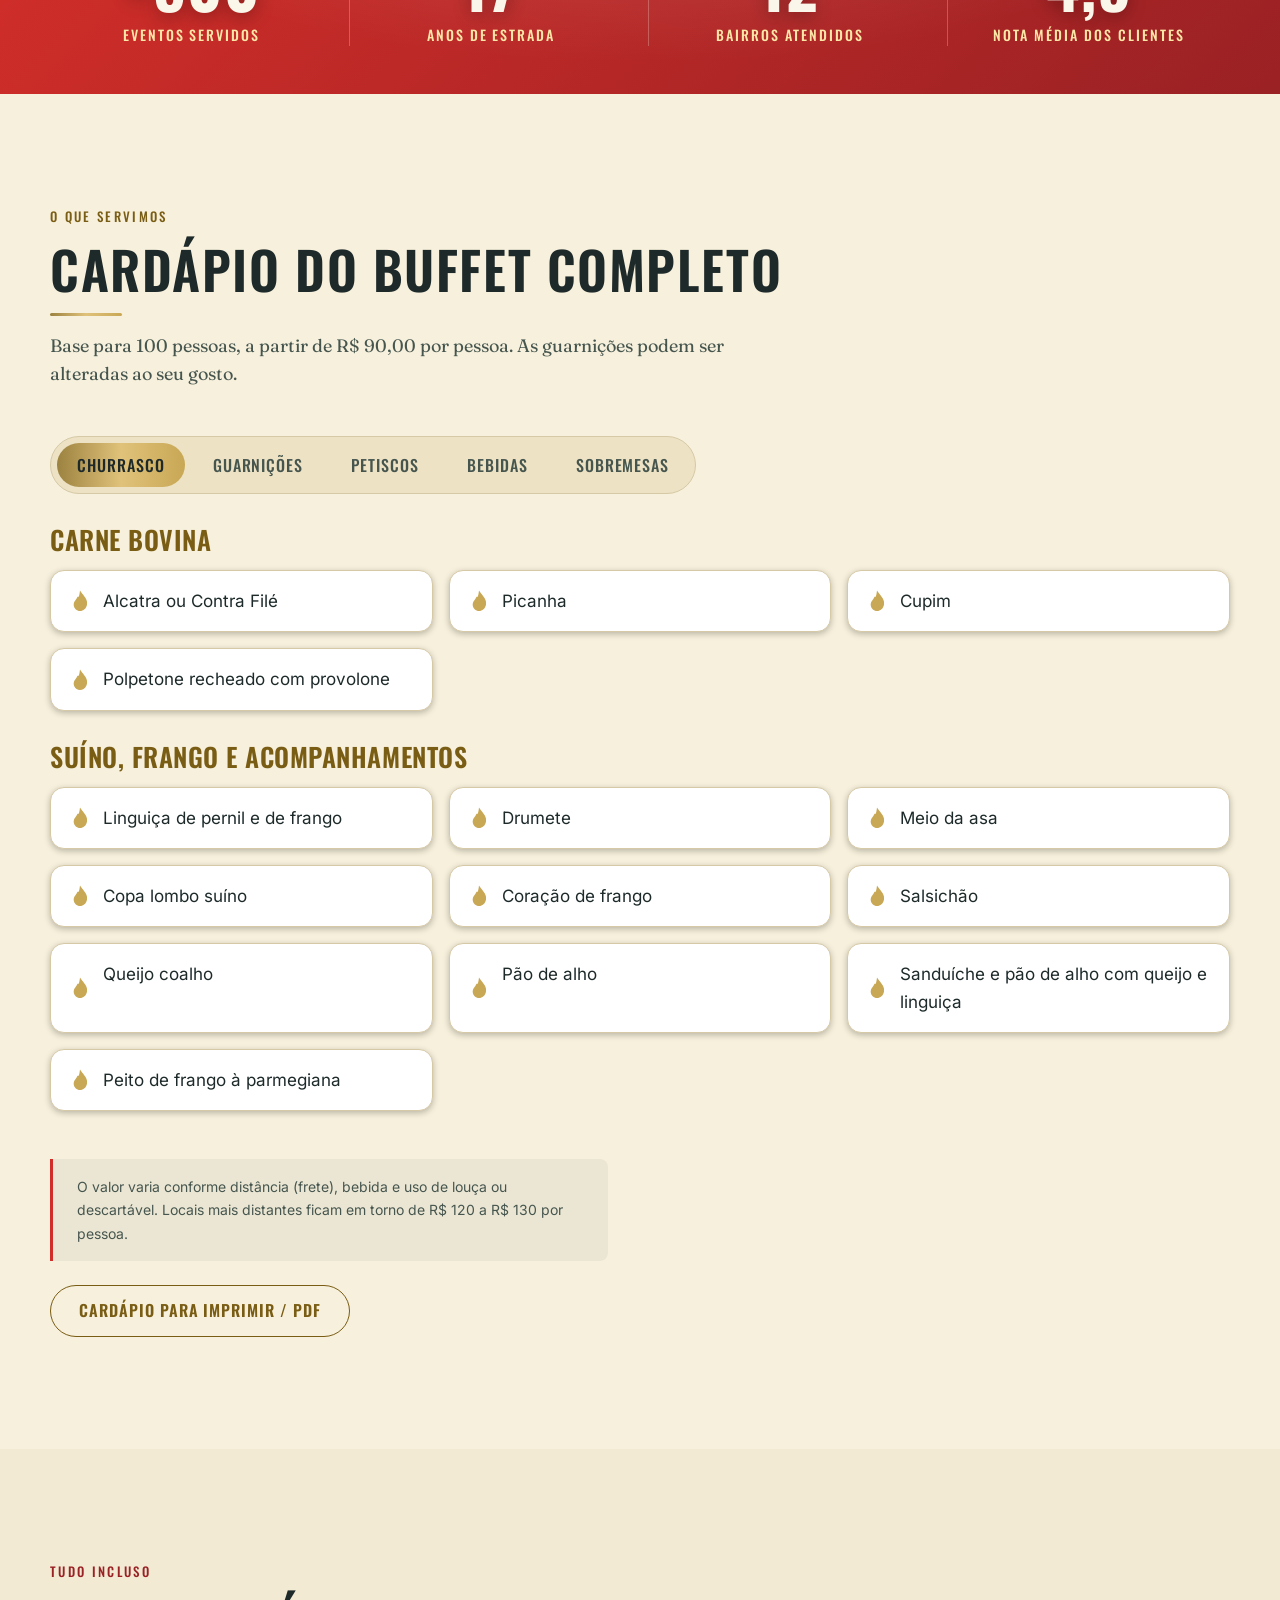
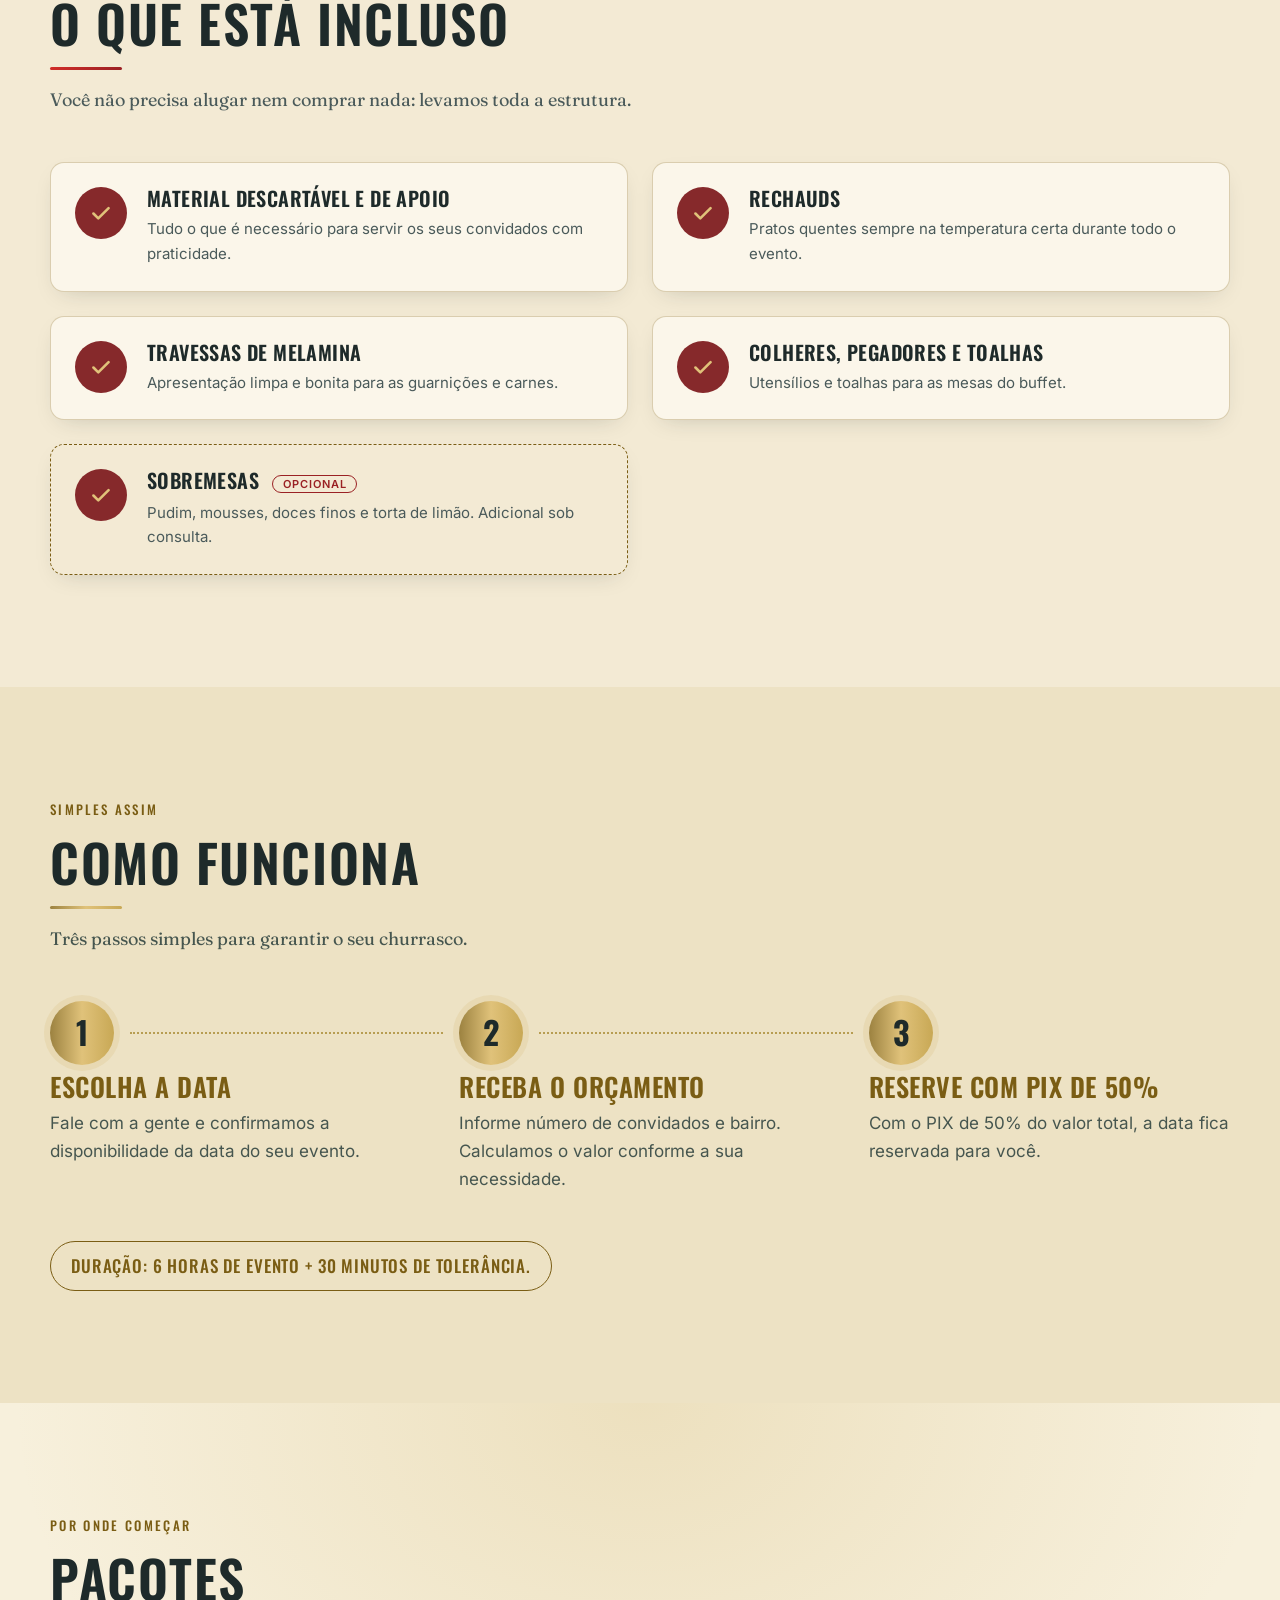
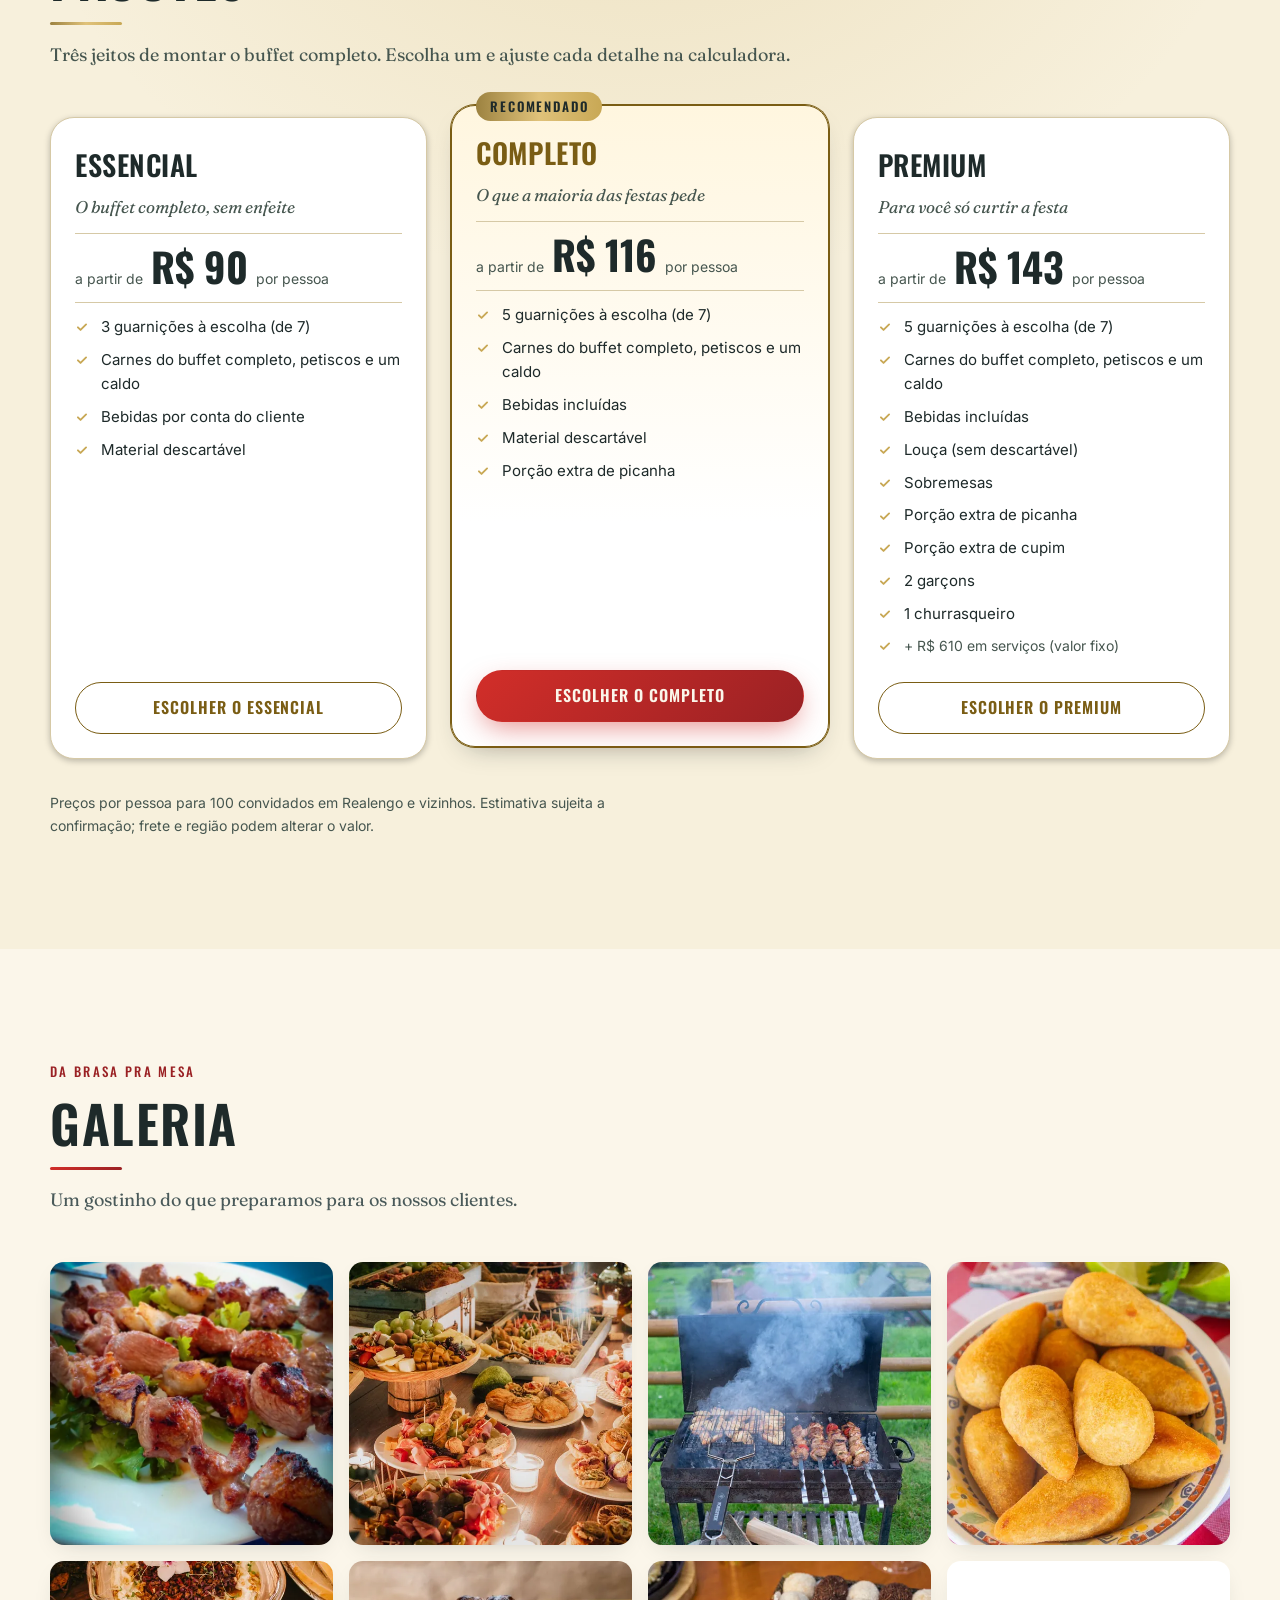
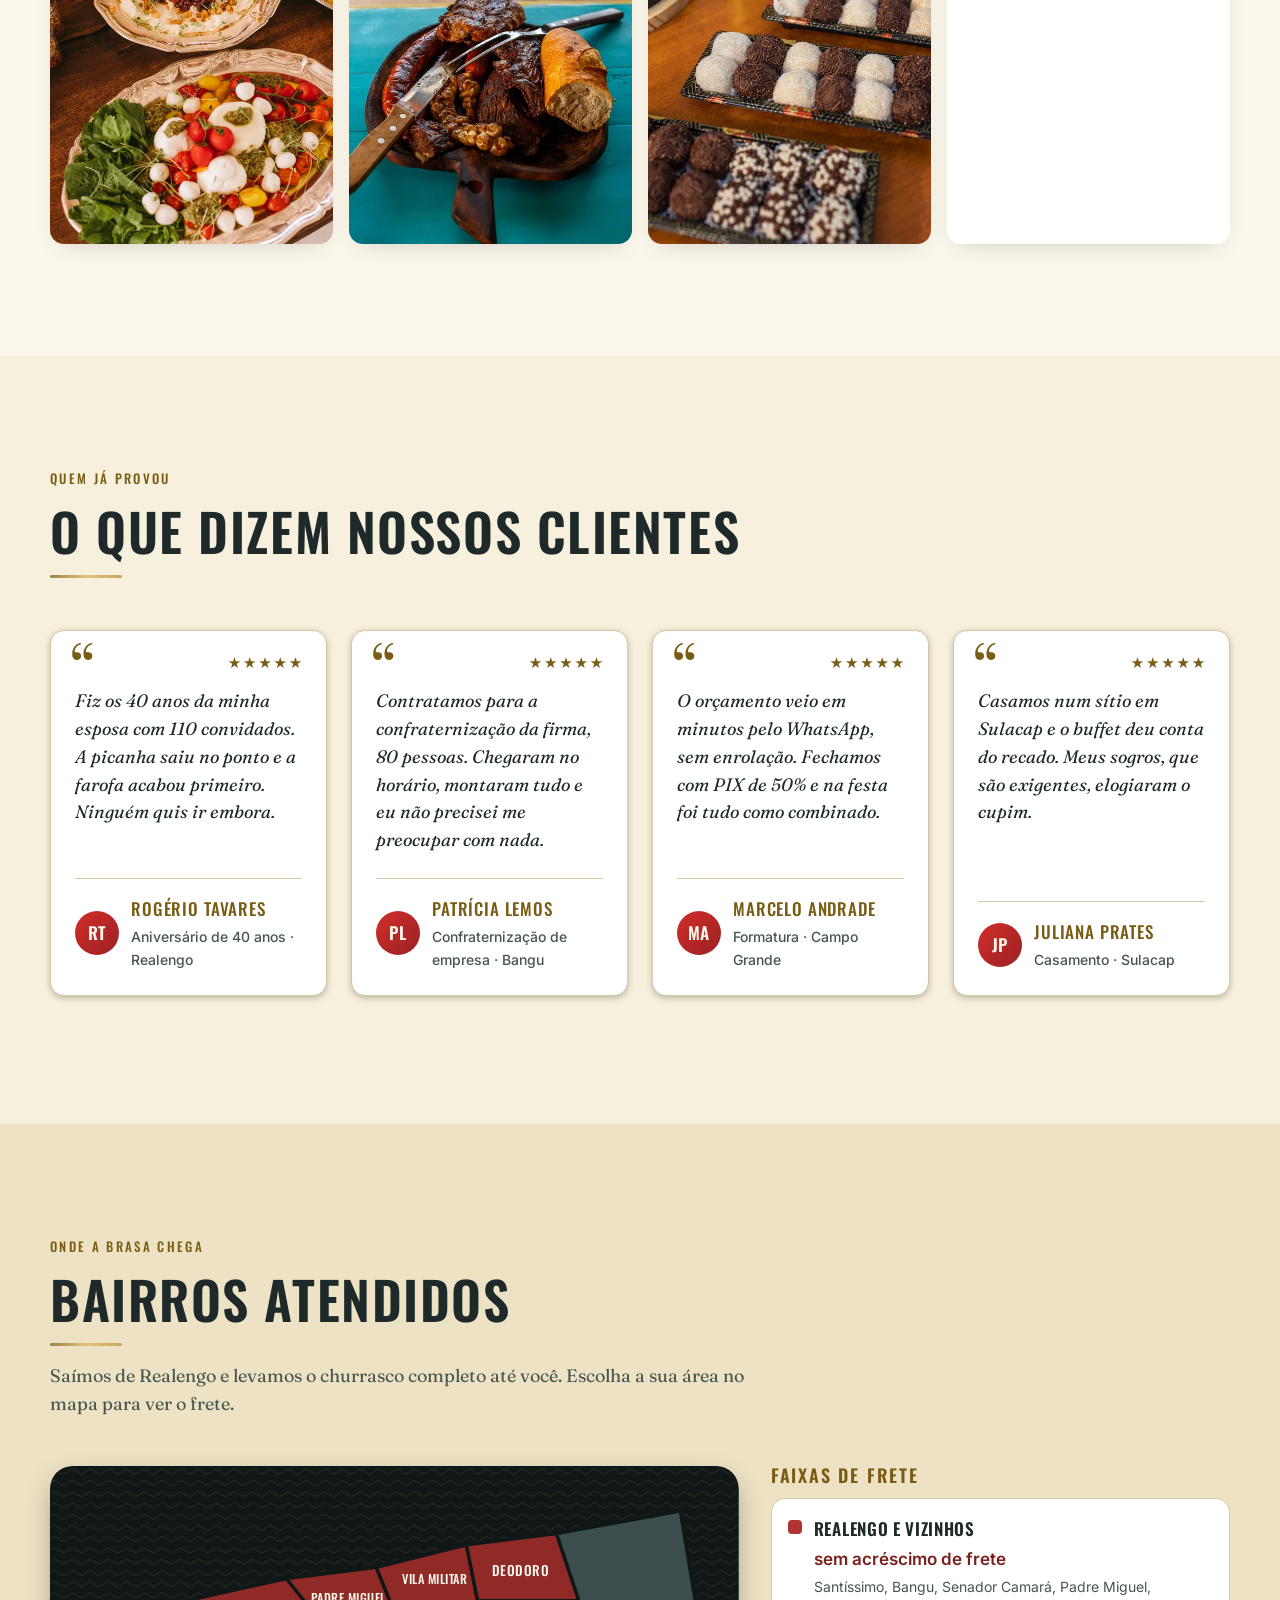
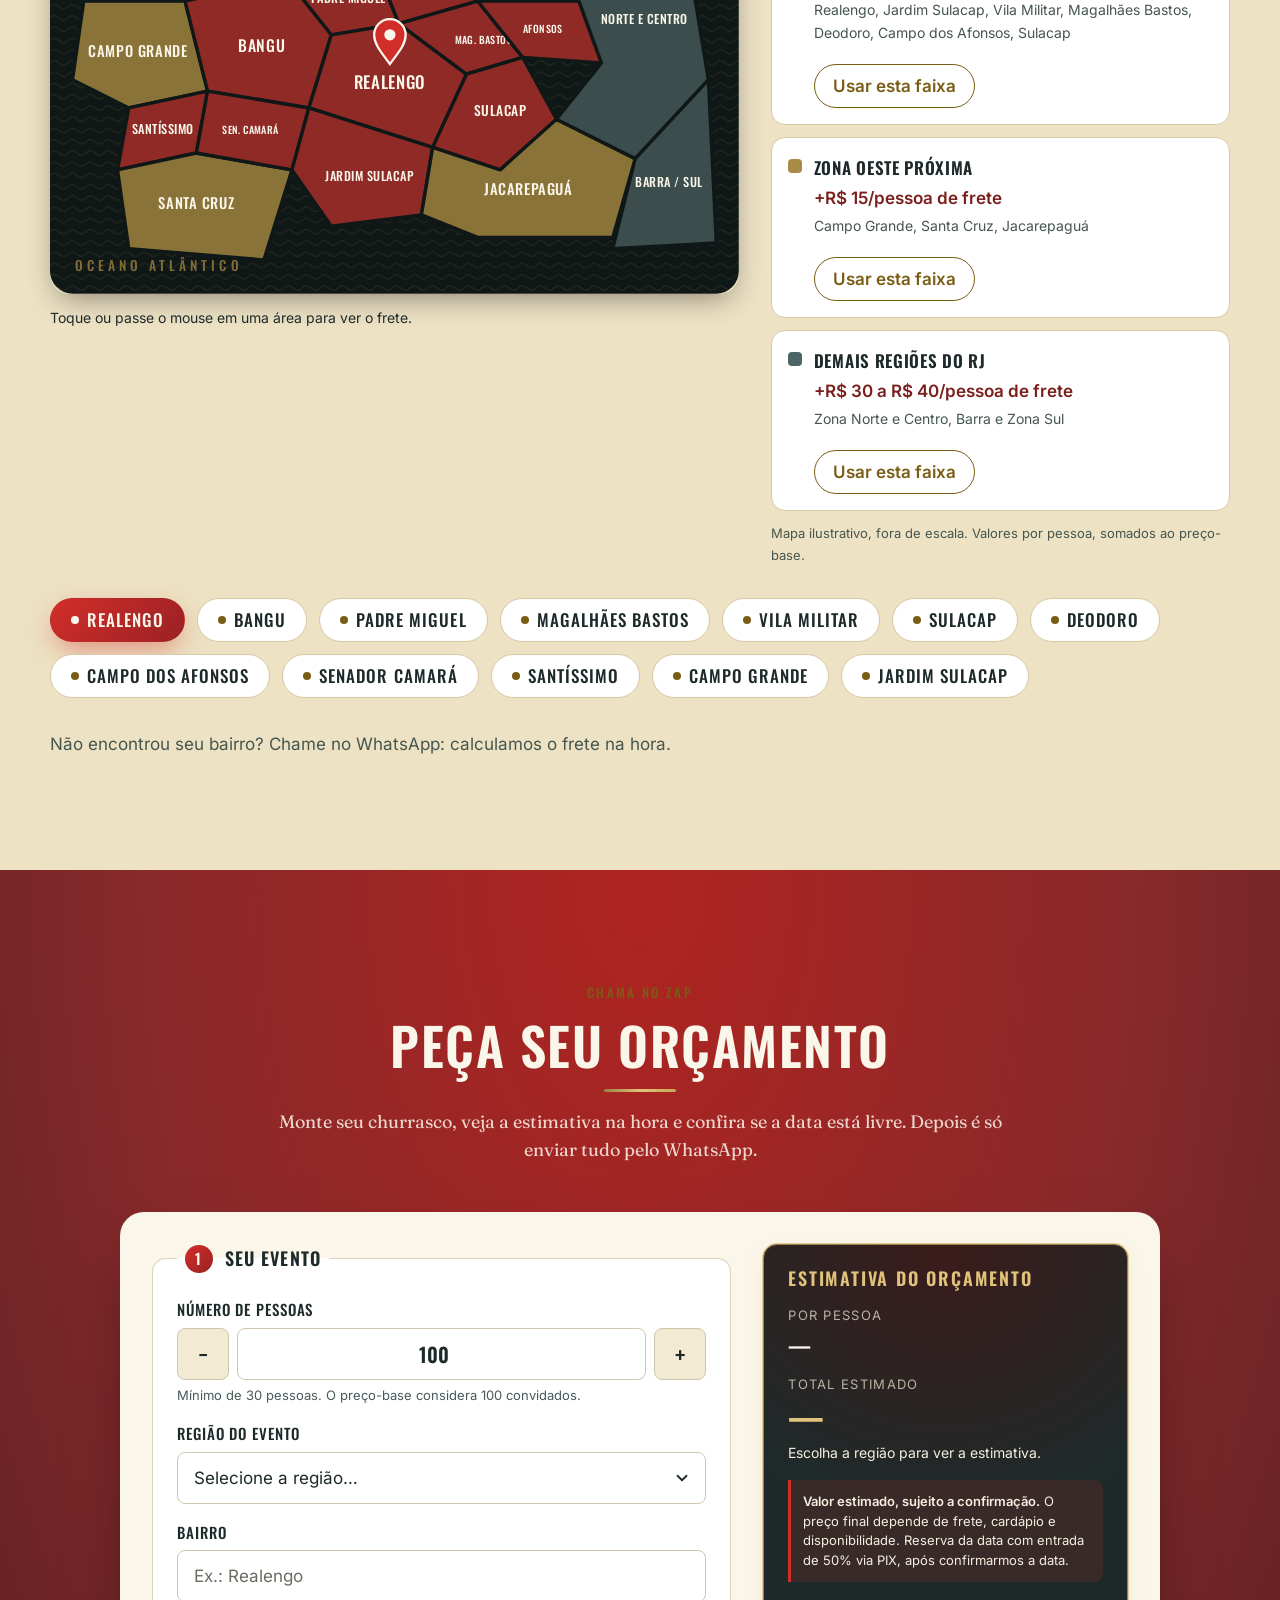
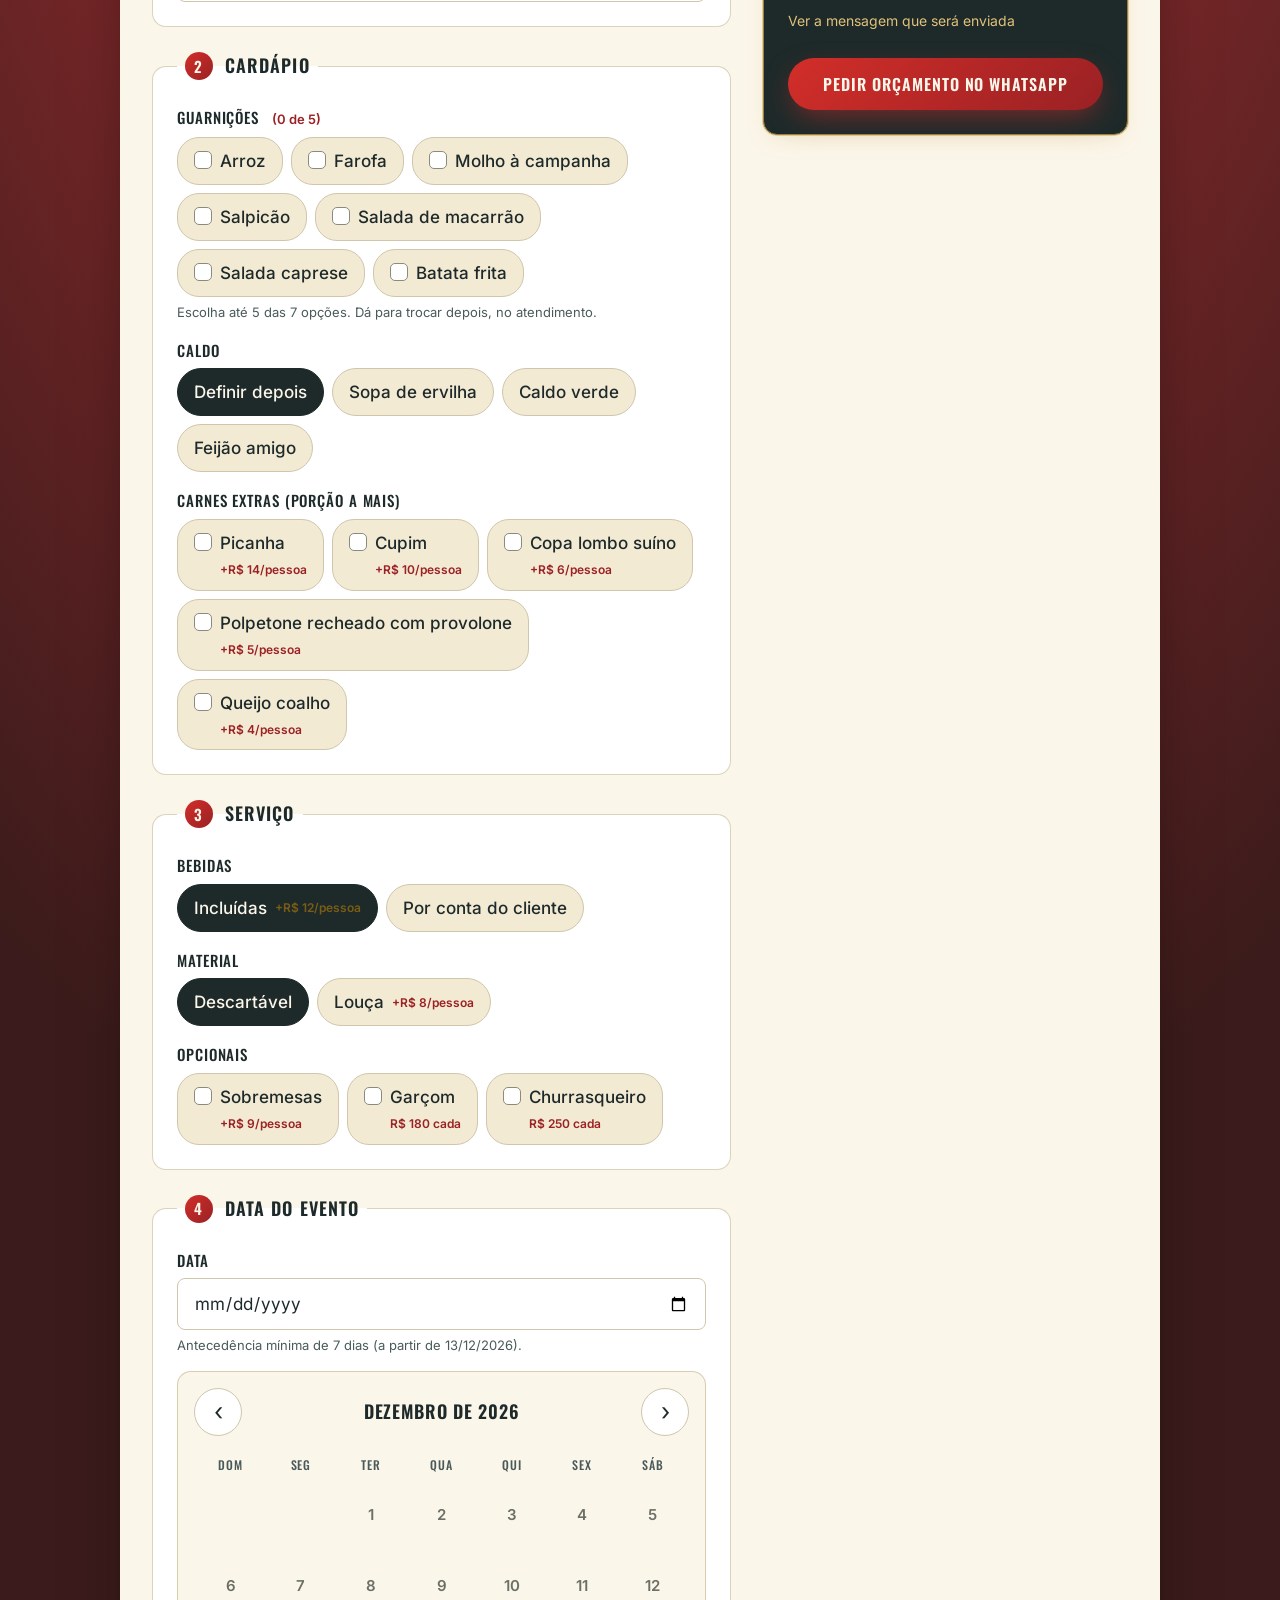
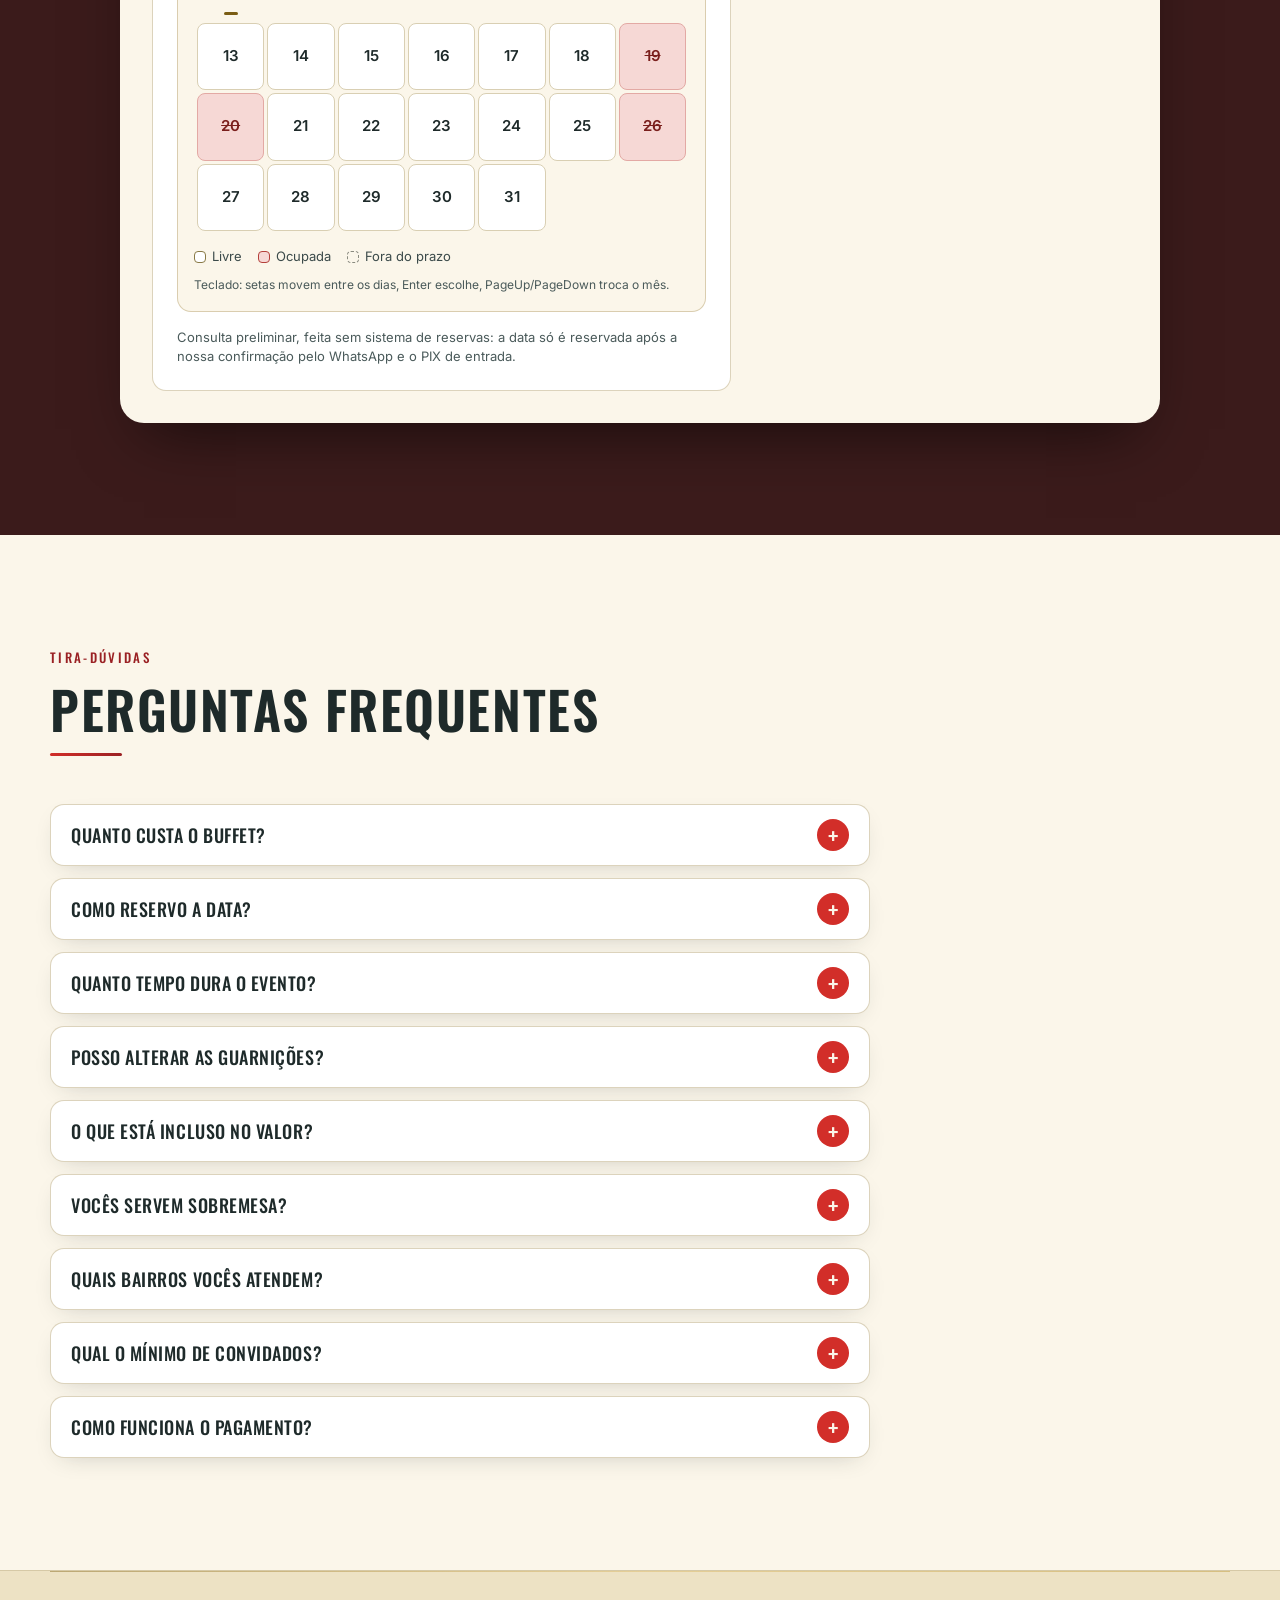
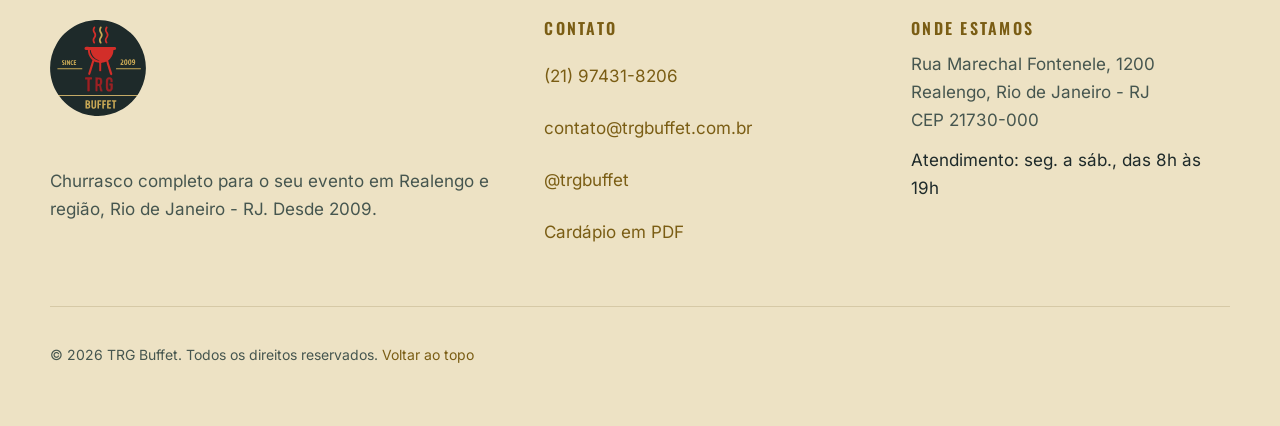
==== commit 2b77c26d: "Adiciona cardápio imprimível/PDF gerado do mesmo JSON cardapio.html com @page A4 (logo, categorias, " ====
--- a/index.html
+++ b/index.html
@@ -41,10 +41,12 @@
       if (m) m.setAttribute("content", t === "light" ? "#F7F0DC" : "#1E2A2A");
     })();
   </script>
+  <link rel="preload" href="data/site-data.json" as="fetch" crossorigin>
   <link rel="preload" href="assets/fonts/oswald-latin.woff2" as="font" type="font/woff2" crossorigin>
   <link rel="preload" href="assets/fonts/inter-latin.woff2" as="font" type="font/woff2" crossorigin>
   <link rel="preload" href="assets/fonts/fraunces-latin.woff2" as="font" type="font/woff2" crossorigin>
   <link rel="stylesheet" href="css/style.css">
+  <script src="js/site.js" defer></script>
   <script src="js/main.js" defer></script>
 
   <script type="application/ld+json">
@@ -125,6 +127,10 @@
 
     <!-- HERO -->
     <section class="hero" id="inicio" aria-labelledby="hero-titulo">
+    <!-- Vídeo opcional: só carrega se assets/video/hero.mp4 existir e a conexão/preferências permitirem (ver docs) -->
+    <div class="hero__video" data-hero-video aria-hidden="true">
+      <video muted loop playsinline preload="none" tabindex="-1" poster="assets/fotos/hero-bg-1600.webp" data-src="assets/video/hero.mp4"></video>
+    </div>
       <div class="hero__inner container">
         <p class="hero__eyebrow">Buffet de churrasco em Realengo e região</p>
         <h1 class="hero__title" id="hero-titulo">O churrasco completo da sua festa, sem você preocupar com nada</h1>
@@ -138,6 +144,10 @@
           <li><strong>100</strong><span>convidados</span></li>
           <li><strong>6h</strong><span>de evento</span></li>
         </ul>
+        <button class="hero__video-toggle" type="button" hidden aria-pressed="false" data-hero-video-toggle>
+          <svg viewBox="0 0 24 24" fill="currentColor" aria-hidden="true"><path class="hv-pause" d="M7 5h3.5v14H7zM13.5 5H17v14h-3.5z"/><path class="hv-play" d="M8 5l11 7-11 7z"/></svg>
+          <span>Pausar vídeo</span>
+        </button>
         <picture class="hero__media">
           <!-- placeholder ilustrado: trocar por foto real -->
           <source type="image/webp" srcset="assets/fotos/hero-card-800.webp 800w, assets/fotos/hero-card-1600.webp 1600w" sizes="(min-width: 1024px) 560px, 100vw">
@@ -257,6 +267,7 @@
         </div>
 
         <p class="menu__price-note">O valor varia conforme distância (frete), bebida e uso de louça ou descartável. Locais mais distantes ficam em torno de R$&nbsp;120 a R$&nbsp;130 por pessoa.</p>
+        <p class="menu__print"><a class="btn btn--ghost" href="cardapio.html">Cardápio para imprimir / PDF</a></p>
       </div>
     </section>
 
@@ -692,6 +703,7 @@
           <li><a class="footer__link" href="https://wa.me/5521974318206" data-whatsapp data-site="phone">(21) 97431-8206</a></li>
           <li><a class="footer__link" href="mailto:contato@trgbuffet.com.br" data-site="email">contato@trgbuffet.com.br</a></li>
           <li><a class="footer__link" href="https://www.instagram.com/trgbuffet" target="_blank" rel="noopener" data-site="instagram">@trgbuffet</a></li>
+          <li><a class="footer__link" href="cardapio.html">Cardápio em PDF</a></li>
         </ul>
       </div>
       <div class="footer__col">
@@ -717,6 +729,10 @@
       <svg viewBox="0 0 24 24" fill="none" stroke="currentColor" stroke-width="1.8" stroke-linecap="round" stroke-linejoin="round" aria-hidden="true"><path d="M6 3v8a2 2 0 0 0 2 2v8M10 3v6M6 7h4M17 21V3c-2.500 1-4 3.500-4 7 0 2 1 3 4 3"/></svg>
       <span>Cardápio</span>
     </a>
+    <a class="dock__item" href="cardapio.html" aria-label="Cardápio em PDF para imprimir ou compartilhar">
+      <svg viewBox="0 0 24 24" fill="none" stroke="currentColor" stroke-width="1.8" stroke-linecap="round" stroke-linejoin="round" aria-hidden="true"><path d="M7 3h7l4 4v14H7zM14 3v4h4M9.5 13h5M9.5 17h5"/></svg>
+      <span>PDF</span>
+    </a>
   </nav>
 
   <a class="whatsapp-float" href="https://wa.me/5521974318206?text=Ol%C3%A1!%20Gostaria%20de%20um%20or%C3%A7amento%20de%20buffet." data-whatsapp aria-label="Falar no WhatsApp">
--- a/css/style.css
+++ b/css/style.css
@@ -3078,7 +3078,7 @@
   inset: auto 0 0 0;
   z-index: 95;
   display: grid;
-  grid-template-columns: repeat(3, 1fr);
+  grid-template-columns: repeat(4, 1fr);
   height: calc(var(--dock-h) + env(safe-area-inset-bottom, 0px));
   padding-bottom: env(safe-area-inset-bottom, 0px);
   background: rgba(20, 28, 28, 0.94);
@@ -3539,3 +3539,94 @@
 html[data-theme="light"] .packs {
   background-image: radial-gradient(70% 60% at 50% 0%, rgba(200, 168, 85, 0.22), transparent 70%);
 }
+
+/* Vídeo do hero (opcional) */
+.hero__video {
+  position: absolute;
+  inset: 0;
+  z-index: -1;
+  overflow: hidden;
+  opacity: 0;
+  pointer-events: none;
+  transition: opacity 800ms var(--ease);
+}
+
+.hero__video.is-playing {
+  opacity: 1;
+}
+
+.hero__video video {
+  width: 100%;
+  height: 100%;
+  object-fit: cover;
+}
+
+.hero__video::after {
+  /* mesmo overlay do fundo em foto: garante contraste do texto */
+  content: "";
+  position: absolute;
+  inset: 0;
+  background:
+    linear-gradient(180deg, rgba(20, 28, 28, 0.74) 0%, rgba(30, 42, 42, 0.88) 62%, #141c1c 100%),
+    radial-gradient(110% 70% at 20% 0%, rgba(134, 41, 43, 0.5), transparent 70%);
+}
+
+.hero__video-toggle {
+  display: inline-flex;
+  align-items: center;
+  gap: var(--sp-2);
+  min-height: 44px;
+  margin-top: var(--sp-5);
+  padding: 0 16px;
+  font-size: 0.8125rem;
+  font-weight: 600;
+  color: var(--texto-claro);
+  background: rgba(20, 28, 28, 0.55);
+  border: 1px solid rgba(245, 239, 224, 0.35);
+  border-radius: var(--r-pill);
+  justify-self: start;
+  transition: background-color var(--transition), border-color var(--transition);
+}
+
+.hero__video-toggle[hidden] {
+  display: none;
+}
+
+.hero__video-toggle:hover {
+  border-color: var(--ouro-400);
+}
+
+.hero__video-toggle svg {
+  width: 16px;
+  height: 16px;
+}
+
+.hero__video-toggle .hv-play { display: none; }
+.hero__video-toggle[aria-pressed="true"] .hv-pause { display: none; }
+.hero__video-toggle[aria-pressed="true"] .hv-play { display: block; }
+
+@media (min-width: 1024px) {
+  .hero__inner > .hero__video-toggle {
+    grid-column: 1;
+  }
+}
+
+@media (prefers-reduced-motion: reduce) {
+  .hero__video {
+    display: none;
+  }
+}
+
+.cal__source {
+  margin-top: var(--sp-2);
+  font-size: 0.75rem;
+  color: #4a5a5a;
+}
+
+.cal__source:empty {
+  display: none;
+}
+
+.menu__print {
+  margin-top: var(--sp-5);
+}
